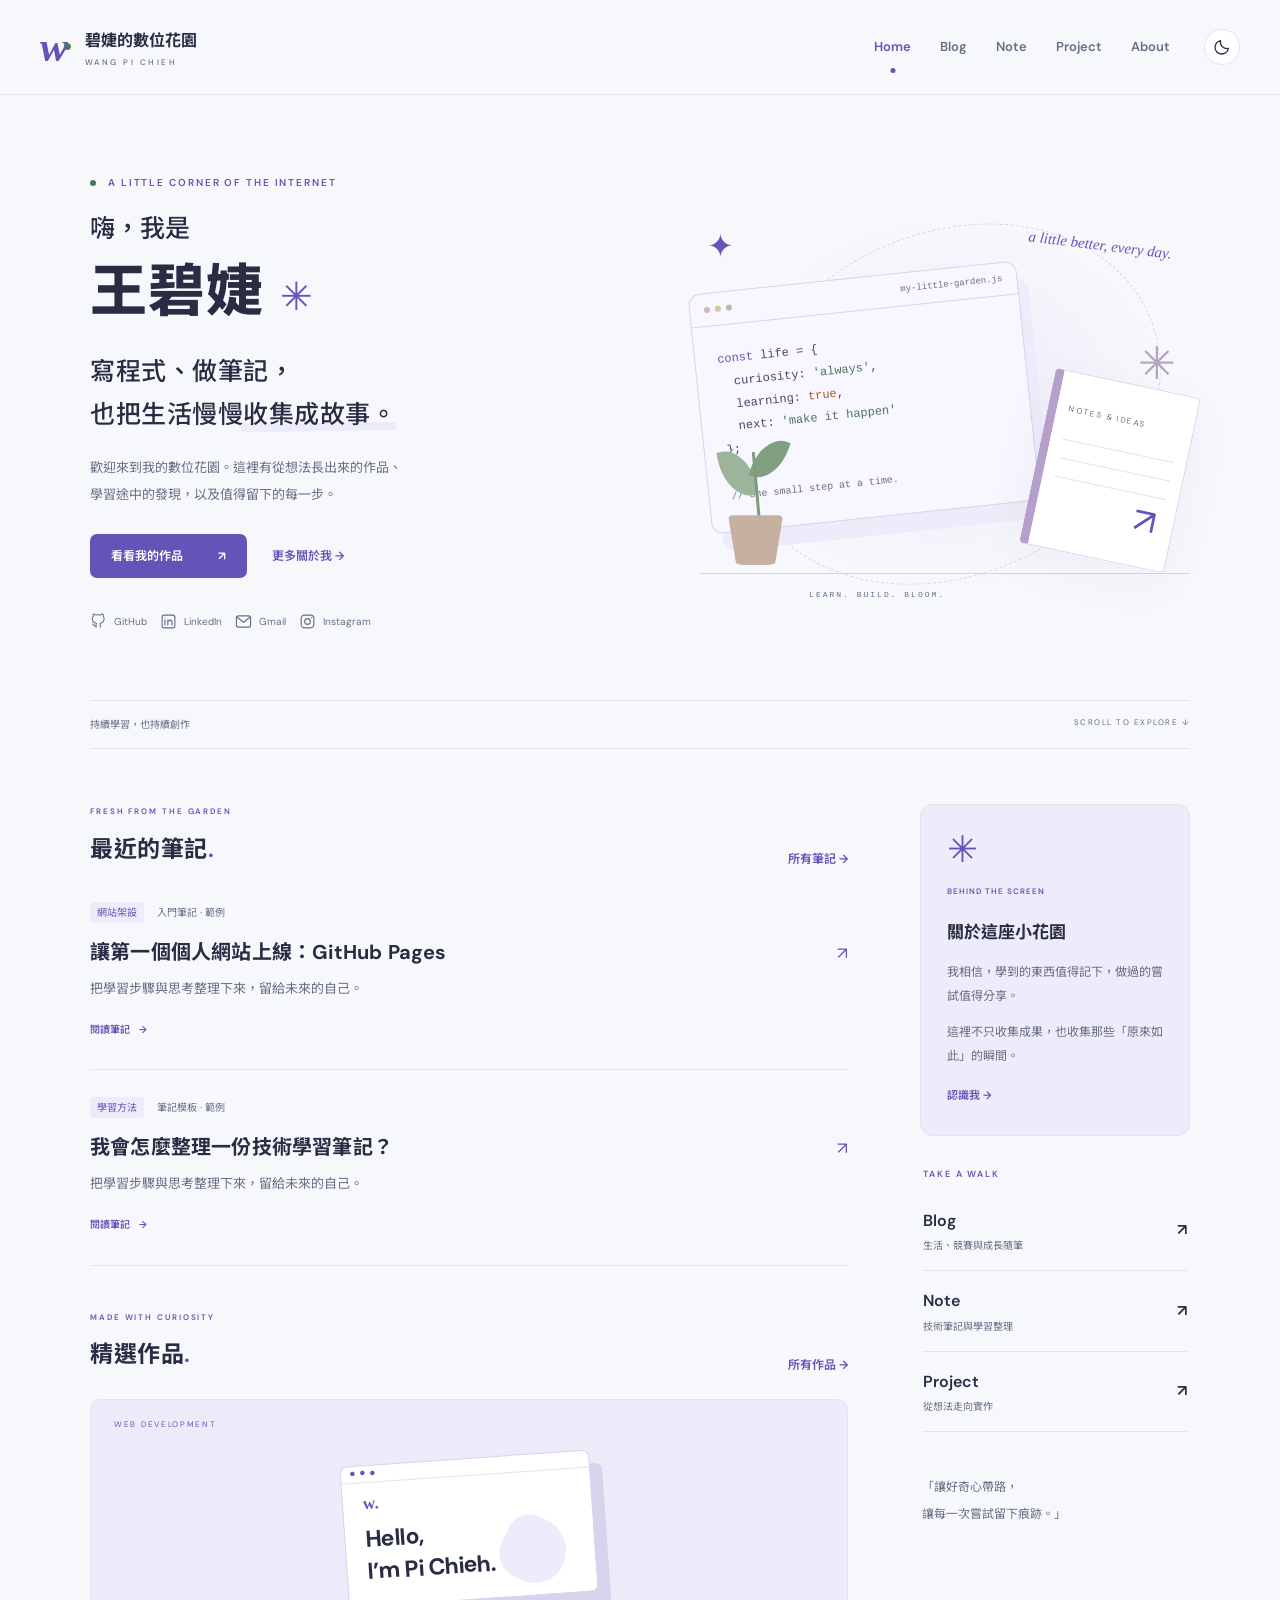
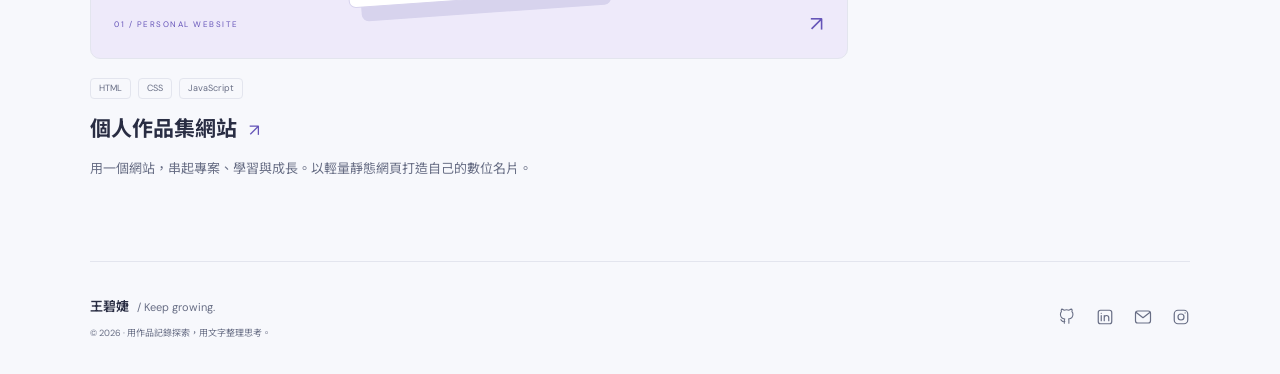
==== index.html @ cc527bbc "改為五頁個人網站，加入亮暗模式與社群連結" ====
<!doctype html>
<html lang="zh-Hant"><head>
<meta charset="utf-8"><meta name="viewport" content="width=device-width,initial-scale=1">
<meta name="description" content="王碧婕的個人網站：專案作品、自學筆記、生活隨筆與競賽紀錄。">
<meta name="theme-color" content="#f7f8fc"><title>Home · 王碧婕</title>
<script src="theme.js"></script><link rel="icon" href="favicon.svg" type="image/svg+xml"><link rel="stylesheet" href="styles.css">
<script src="site.config.js" defer></script><script src="content.js" defer></script><script src="script.js" defer></script>
</head><body data-page="home">
<a class="skip" href="#main">跳至主要內容</a>
<header class="site-header"><div class="header-inner"><a class="wordmark" href="index.html" aria-label="王碧婕，首頁"><span class="logo-mark">w<span>·</span></span><span>碧婕的數位花園<small>WANG PI CHIEH</small></span></a>
<div class="header-controls"><nav id="navigation" aria-label="主要導覽"><a href="index.html" aria-current="page">Home</a><a href="blog.html">Blog</a><a href="note.html">Note</a><a href="project.html">Project</a><a href="about.html">About</a></nav><button class="theme-toggle icon-button" aria-label="切換配色模式" title="切換配色模式"><span aria-hidden="true">◐</span></button><button class="menu-toggle icon-button" aria-controls="navigation" aria-expanded="false" aria-label="開啟導覽">☰</button></div></div></header>
<main id="main" class="container">
<section class="home-hero"><div class="hero-text"><p class="eyebrow"><span class="status-dot"></span> A LITTLE CORNER OF THE INTERNET</p><h1>嗨，我是<span class="name">王碧婕<span class="wave">✳</span></span></h1><p class="hero-subtitle">寫程式、做筆記，<br>也把生活慢慢<span class="underline">收集成故事。</span></p><p class="hero-description">歡迎來到我的數位花園。這裡有從想法長出來的作品、<br class="desktop-break">學習途中的發現，以及值得留下的每一步。</p><div class="hero-actions"><a class="button" href="project.html">看看我的作品 <span>↗</span></a><a class="plain-link" href="about.html">更多關於我 <span>→</span></a></div><div class="socials hero-socials" data-socials></div></div>
<div class="garden-art" role="img" aria-label="一本筆記、一株幼苗與程式視窗，象徵持續學習與成長"><div class="art-orbit"></div><span class="art-star star-one">✦</span><span class="art-star star-two">✳</span><div class="floating-label">a little better, every day.</div><div class="terminal"><div class="terminal-bar"><i></i><i></i><i></i><span>my-little-garden.js</span></div><div class="terminal-code"><span class="code-purple">const</span> life = {<br>&nbsp; curiosity: <span class="code-green">'always'</span>,<br>&nbsp; learning: <span class="code-orange">true</span>,<br>&nbsp; next: <span class="code-green">'make it happen'</span><br>};<br><br><span class="code-comment">// one small step at a time.</span></div></div><div class="notebook"><span>NOTES & IDEAS</span><div></div><div></div><div></div><b>↗</b></div><div class="plant"><span class="leaf leaf-left"></span><span class="leaf leaf-right"></span><span class="stem"></span><span class="pot"></span></div><div class="art-ground"></div><div class="art-caption">LEARN. BUILD. BLOOM.</div></div></section>
<div class="home-divider"><span>持續學習，也持續創作</span><span>SCROLL TO EXPLORE ↓</span></div>
<section class="home-content"><div class="main-column"><div class="section-heading"><div><p class="eyebrow">FRESH FROM THE GARDEN</p><h2>最近的筆記<span class="title-dot">.</span></h2></div><a class="plain-link" href="note.html">所有筆記 →</a></div><div data-entries="notes" data-limit="2"></div><div class="section-heading second-heading"><div><p class="eyebrow">MADE WITH CURIOSITY</p><h2>精選作品<span class="title-dot">.</span></h2></div><a class="plain-link" href="project.html">所有作品 →</a></div><div data-projects data-limit="1"></div></div><aside class="home-sidebar"><div class="about-card"><span class="mini-flower">✳</span><p class="eyebrow">BEHIND THE SCREEN</p><h3>關於這座小花園</h3><p>我相信，學到的東西值得記下，做過的嘗試值得分享。</p><p>這裡不只收集成果，也收集那些「原來如此」的瞬間。</p><a class="plain-link" href="about.html">認識我 →</a></div><div class="explore-card"><p class="eyebrow">TAKE A WALK</p><a href="blog.html"><span>Blog<small>生活、競賽與成長隨筆</small></span>↗</a><a href="note.html"><span>Note<small>技術筆記與學習整理</small></span>↗</a><a href="project.html"><span>Project<small>從想法走向實作</small></span>↗</a></div><p class="sidebar-quote">「讓好奇心帶路，<br>讓每一次嘗試留下痕跡。」</p></aside></section></main>
<footer class="site-footer container"><div><a class="footer-name" href="index.html">王碧婕<span> / Keep growing.</span></a><p>© <span id="year">2026</span> · 用作品記錄探索，用文字整理思考。</p></div><div class="socials footer-socials" data-socials></div></footer>
<noscript><p class="noscript">請啟用 JavaScript，以顯示文章、作品及社群連結。五頁導覽仍可正常使用。</p></noscript>
</body></html>
---- styles.css ----
@import url('https://fonts.googleapis.com/css2?family=DM+Sans:wght@400;500;600;700&family=Noto+Sans+TC:wght@400;500;600;700;800&display=swap');
:root{color-scheme:light;--bg:#f7f8fc;--surface:#fff;--text:#292d43;--muted:#686e85;--accent:#6554b8;--soft:#eeebfa;--border:#e3e5ee;--tint:#eeeafa;--green:#4b765e;--shadow:0 14px 50px #3331590b;--terminal:#f8f7ff;--code:#474567;--art-line:#d7d3ed;--orange:#a45d28}
:root[data-theme=dark]{color-scheme:dark;--bg:#161823;--surface:#1e2130;--text:#e7e8f3;--muted:#a2a8c1;--accent:#b4a2f5;--soft:#2a2641;--border:#32364a;--tint:#292438;--green:#9fc7ad;--shadow:0 14px 50px #0002;--terminal:#25283b;--code:#d4d6ed;--art-line:#49445f;--orange:#e1b17c}
*{box-sizing:border-box}html{scroll-behavior:smooth;scroll-padding-top:100px}body{margin:0;background:var(--bg);color:var(--text);font:15px/1.9 'DM Sans','Noto Sans TC',sans-serif;-webkit-font-smoothing:antialiased}a{color:inherit;text-decoration:none}button,input{font:inherit;color:inherit}button{cursor:pointer;border:0}a,button,input{-webkit-tap-highlight-color:transparent}a:focus-visible,button:focus-visible,input:focus-visible{outline:3px solid var(--accent);outline-offset:5px}::selection{background:var(--soft);color:var(--accent)}.container{width:min(1100px,calc(100% - 96px));margin:auto}.skip{position:absolute;top:-100px;left:20px;z-index:20;background:var(--surface);padding:10px}.skip:focus{top:10px}.site-header{position:sticky;top:0;background:var(--bg);border-bottom:1px solid var(--border);z-index:10}.header-inner{width:min(1260px,calc(100% - 80px));margin:auto;display:flex;align-items:center;justify-content:space-between;min-height:94px;gap:30px}.wordmark{display:flex;align-items:center;gap:13px;font-size:16px;font-weight:700;white-space:nowrap}.wordmark small{display:block;font-size:8px;font-weight:500;letter-spacing:2.5px;color:var(--muted);line-height:1.5}.logo-mark{font:bold italic 42px Georgia,serif;color:var(--accent);letter-spacing:-6px;padding-right:5px}.logo-mark>span{color:var(--green)}.header-controls{display:flex;align-items:center;gap:34px}nav{display:flex;align-items:center;gap:29px}nav a{font-size:13px;font-weight:600;color:var(--muted);position:relative;padding:34px 0}nav a:hover,nav a[aria-current=page]{color:var(--accent)}nav a[aria-current=page]:after{content:'';position:absolute;bottom:20px;left:50%;width:5px;height:5px;border-radius:50%;background:var(--accent);transform:translateX(-50%)}.icon-button{width:36px;height:36px;background:var(--surface);border:1px solid var(--border);border-radius:50%;display:grid;place-items:center;flex-shrink:0}.icon-button svg{width:18px;height:18px;fill:none;stroke:currentColor;stroke-width:1.7;stroke-linecap:round;stroke-linejoin:round}.icon-button:hover{color:var(--accent);border-color:var(--accent)}.menu-toggle{display:none}.eyebrow{font-size:10px;font-weight:600;letter-spacing:1.9px;color:var(--accent);margin:0 0 17px}.status-dot{display:inline-block;background:var(--green);width:6px;height:6px;border-radius:50%;margin-right:8px;vertical-align:middle}.home-hero{display:grid;grid-template-columns:1.2fr 1fr;align-items:center;gap:20px;padding:78px 0 65px}.hero-text h1{font-size:25px;line-height:1.6;font-weight:500;margin:0}.name{display:block;font-size:57px;letter-spacing:1px;font-weight:800;line-height:1.5;width:fit-content}.wave{font-size:39px;display:inline-block;color:var(--accent);margin-left:16px;vertical-align:middle;font-weight:400}.hero-subtitle{font-size:25px;line-height:1.75;font-weight:500;letter-spacing:.5px;margin:15px 0 17px}.underline{position:relative;white-space:nowrap;z-index:0}.underline:after{content:'';position:absolute;height:8px;left:-2px;right:0;bottom:0;background:var(--soft);z-index:-1;transform:rotate(-1deg)}.hero-description{font-size:13px;color:var(--muted);line-height:2.1;margin:0 0 25px}.hero-actions{display:flex;align-items:center;gap:25px}.button{display:inline-flex;align-items:center;justify-content:center;gap:35px;border-radius:7px;background:var(--accent);color:var(--surface);padding:11px 21px;font-size:12px;font-weight:600;transition:transform .2s}.button:hover{transform:translateY(-3px)}[data-theme=dark] .button{color:#171521}.plain-link{font-size:12px;color:var(--accent);font-weight:600;display:inline-block}.plain-link:hover{text-decoration:underline;text-underline-offset:5px}.socials{display:flex;align-items:center;gap:13px;flex-wrap:wrap}.hero-socials{margin-top:30px}.social-link{display:flex;gap:7px;align-items:center;font-size:10px;color:var(--muted);padding:4px 0}.social-link svg{width:17px;height:17px;flex-shrink:0}.social-link:hover{color:var(--accent)}.social-link.pending{opacity:.65}.garden-art{height:390px;position:relative;isolation:isolate}.art-orbit{position:absolute;left:4%;right:2%;top:0;bottom:0;border-radius:50%;background:radial-gradient(ellipse,var(--tint) 0%,transparent 68%)}.art-orbit:after{content:'';position:absolute;border:1px dashed var(--art-line);border-radius:50%;inset:24px;transform:rotate(-25deg) scaleX(1.06)}.terminal{position:absolute;top:68px;left:0;width:330px;border:1px solid var(--art-line);border-radius:12px;background:var(--terminal);color:var(--code);transform:rotate(-6deg);box-shadow:10px 18px 0 var(--soft);z-index:2}.terminal-bar{padding:11px 14px;display:flex;align-items:center;gap:5px;border-bottom:1px solid var(--art-line)}.terminal-bar i{width:6px;height:6px;border-radius:50%;background:#cfb3bf}.terminal-bar i:nth-child(2){background:#d6c897}.terminal-bar i:nth-child(3){background:#a9c2aa}.terminal-bar span{margin-left:auto;font:9px monospace;color:var(--muted)}.terminal-code{padding:23px 22px;font:12px/1.9 Consolas,monospace}.code-purple{color:var(--accent)}.code-green{color:var(--green)}.code-orange{color:var(--orange)}.code-comment{color:var(--muted);font-size:10px}.floating-label{position:absolute;right:18px;top:28px;transform:rotate(7deg);font:italic 15px Georgia,serif;color:var(--accent)}.art-star{position:absolute;color:var(--accent)}.star-one{left:8px;top:7px;font-size:32px}.star-two{right:14px;top:112px;font-size:45px;color:#b7a2c1}.notebook{position:absolute;right:6px;bottom:39px;width:148px;height:179px;background:var(--surface);border:1px solid var(--art-line);border-left:9px solid #b5a0cc;border-radius:5px;transform:rotate(12deg);z-index:3;padding:20px 12px;box-shadow:var(--shadow)}.notebook>span{font-size:8px;letter-spacing:1.5px;color:var(--muted)}.notebook>div{height:1px;background:var(--border);margin-top:18px}.notebook>b{font-size:36px;position:absolute;right:18px;bottom:12px;font-weight:400;color:var(--accent)}.plant{position:absolute;bottom:34px;left:7px;width:100px;height:125px;z-index:3}.pot{position:absolute;bottom:0;left:22px;width:55px;height:50px;background:#c6b0a0;border-radius:5px 5px 15px 15px;clip-path:polygon(0 0,100% 0,85% 100%,15% 100%)}.stem{position:absolute;width:3px;height:73px;bottom:40px;left:49px;background:#7d9c7c;transform:rotate(-5deg)}.leaf{position:absolute;border-radius:0 85% 0 85%;width:33px;height:49px;background:#9bb49a;bottom:67px;left:15px;transform:rotate(-12deg)}.leaf-right{left:49px;bottom:84px;transform:scaleX(-1) rotate(-20deg);background:#839f82;width:29px;height:44px}.art-ground{position:absolute;bottom:25px;left:0;right:0;height:1px;background:var(--art-line)}.art-caption{position:absolute;bottom:0;left:110px;font:8px monospace;letter-spacing:2px;color:var(--muted)}.home-divider{border-top:1px solid var(--border);border-bottom:1px solid var(--border);padding:14px 0;display:flex;justify-content:space-between;color:var(--muted);font-size:10px}.home-divider span:last-child{font-size:8px;letter-spacing:1.5px}.home-content{display:grid;grid-template-columns:minmax(0,1fr) 270px;gap:72px;padding:55px 0 80px}.section-heading{display:flex;align-items:end;justify-content:space-between;gap:20px;margin-bottom:4px}.section-heading .eyebrow{font-size:8px;margin-bottom:8px}.section-heading h2{font-size:23px;margin:0;font-weight:700;letter-spacing:.5px}.title-dot{color:var(--accent)}.entry{padding:27px 0;border-bottom:1px solid var(--border)}.entry-meta{display:flex;align-items:center;gap:13px;font-size:10px;color:var(--muted)}.category{color:var(--accent);background:var(--soft);padding:1px 7px;border-radius:4px}.entry h2{font-size:20px;line-height:1.7;margin:12px 0 8px;letter-spacing:.2px}.entry h2 a{display:flex;align-items:baseline;justify-content:space-between;gap:16px}.entry h2 a>span{font-size:17px;color:var(--accent);font-weight:400}.entry h2 a:hover{color:var(--accent)}.entry p{font-size:13px;color:var(--muted);margin:0 0 12px;max-width:550px}.read-link{font-size:10px;color:var(--accent);font-weight:600}.read-link span{margin-left:7px}.about-card{background:var(--soft);border:1px solid var(--border);border-radius:12px;padding:26px;position:relative}.about-card .eyebrow{font-size:8px;letter-spacing:1px;margin-top:12px}.mini-flower{font-size:37px;color:var(--accent);line-height:1}.about-card h3{font-size:17px;margin:0 0 12px}.about-card p:not(.eyebrow){font-size:12px;color:var(--muted);line-height:2;margin:0 0 12px}.about-card .plain-link{font-size:11px;margin-top:4px}.explore-card{padding:30px 3px}.explore-card .eyebrow{font-size:9px;margin-bottom:8px}.explore-card>a{display:flex;align-items:center;justify-content:space-between;padding:15px 0;border-bottom:1px solid var(--border);font-size:16px;font-weight:600}.explore-card>a small{display:block;font-size:10px;font-weight:400;color:var(--muted)}.explore-card>a:hover{color:var(--accent)}.sidebar-quote{font-size:12px;color:var(--muted);line-height:2.2;padding-left:2px}.second-heading{margin:44px 0 22px}.project-cover{display:block;height:260px;border:1px solid var(--border);background:var(--tint);position:relative;overflow:hidden;border-radius:10px}.cover-label{position:absolute;left:23px;top:17px;letter-spacing:1.7px;font-size:8px;color:var(--accent);z-index:2}.cover-bottom{position:absolute;left:23px;right:23px;bottom:13px;display:flex;align-items:center;justify-content:space-between;font-size:8px;letter-spacing:1.5px;color:var(--accent)}.cover-bottom b{font-size:21px;font-weight:400}.cover-art{position:absolute;inset:30px 0;display:grid;place-items:center;transition:transform .25s}.project-cover:hover .cover-art{transform:translateY(-5px) rotate(-2deg)}.browser-mini{width:250px;transform:rotate(-4deg);background:var(--surface);border:1px solid var(--art-line);border-radius:7px;box-shadow:12px 14px 0 var(--art-line)}.browser-dots{border-bottom:1px solid var(--border);padding:3px 9px;font-size:5px;letter-spacing:2px;color:var(--accent)}.mini-site{padding:11px 20px 19px;position:relative}.mini-site>span{display:block;font:bold 17px Georgia;color:var(--accent)}.mini-site>b{font-size:23px;line-height:1.4;display:block;margin-top:9px;letter-spacing:-.5px}.mini-site>i{position:absolute;right:28px;top:46px;width:65px;height:65px;background:var(--soft);border-radius:40% 60% 55% 45%;transform:rotate(30deg)}.experiment{background:var(--soft)}.experiment-symbol{font-size:65px;color:var(--accent);font-family:monospace}.project-info{padding:19px 0 0}.tags{display:flex;flex-wrap:wrap;gap:7px}.tags>span{font-size:9px;border:1px solid var(--border);border-radius:4px;padding:1px 8px;color:var(--muted)}.project-info h2{font-size:21px;margin:11px 0 7px}.project-info h2 a>span{font-weight:400;font-size:17px;color:var(--accent);margin-left:7px}.project-info h2 a:hover{color:var(--accent)}.project-info p{color:var(--muted);font-size:13px;margin:0}.page-heading{padding:65px 0 45px;border-bottom:1px solid var(--border);margin-bottom:38px}.page-heading .eyebrow{font-size:9px;margin-bottom:9px}.page-heading h1{font-size:52px;line-height:1.3;margin:0 0 18px;letter-spacing:-1.8px}.page-description{font-size:14px;color:var(--muted);max-width:670px;margin:0;line-height:2}.archive-layout{display:grid;grid-template-columns:minmax(0,1fr) 260px;gap:76px;min-height:420px;padding-bottom:85px}.archive-toolbar{display:flex;justify-content:space-between;align-items:center;gap:15px;font-size:11px;color:var(--muted);border-bottom:1px solid var(--border);padding:0 0 15px}.archive-toolbar>span:first-child{color:var(--text);font-weight:600}.archive-aside{border-left:1px solid var(--border);padding-left:28px;align-self:start}.aside-symbol{font-size:60px;color:var(--accent);line-height:1.2}.archive-aside h2{font-size:22px;line-height:1.8;margin:15px 0}.archive-aside p:not(.eyebrow){font-size:12px;color:var(--muted);margin:0 0 20px}.archive-aside .eyebrow{font-size:9px}.empty-state{padding:55px 24px;text-align:center;background:var(--surface);border:1px dashed var(--border);border-radius:10px;margin-top:24px}.empty-state>span{font-size:45px;color:var(--accent)}.empty-state .eyebrow{font-size:8px;margin:12px 0}.empty-state h2{font-size:23px;margin:10px 0;font-weight:600}.empty-state p:not(.eyebrow){font-size:13px;color:var(--muted);margin:15px 0 22px}.search-box{display:flex;align-items:center;gap:12px;border:1px solid var(--border);background:var(--surface);padding:10px 15px;border-radius:7px;margin-bottom:25px}.search-box>span{font-size:24px;color:var(--muted);line-height:1}.search-box input{width:100%;border:0;background:transparent;outline-offset:10px;font-size:12px;min-width:0}.topic-list{display:flex;flex-wrap:wrap;gap:8px}.topic-list button{background:var(--soft);color:var(--accent);border-radius:4px;padding:5px 9px;font-size:10px}.project-toolbar{display:flex;justify-content:space-between;align-items:center;gap:15px;margin-bottom:30px;font-size:11px;color:var(--muted)}.filters{display:flex;gap:8px;flex-wrap:wrap}.filters button{background:transparent;border:1px solid var(--border);border-radius:6px;padding:7px 16px;font-size:11px}.filters button[aria-pressed=true]{color:var(--accent);border-color:var(--accent);background:var(--soft)}.project-grid{display:grid;grid-template-columns:1fr 1fr;gap:35px}.bottom-note{display:flex;align-items:center;justify-content:center;gap:22px;margin:65px 0;padding:28px;border-top:1px solid var(--border);border-bottom:1px solid var(--border)}.bottom-note>span{font-size:35px;color:var(--accent)}.bottom-note p{font-size:13px;margin:0}.bottom-note small{font-size:11px;color:var(--muted)}.about-layout{display:grid;grid-template-columns:255px minmax(0,1fr);gap:85px;padding-bottom:80px}.profile-card{align-self:start;text-align:center;background:var(--surface);border:1px solid var(--border);border-radius:12px;padding:30px 20px;position:sticky;top:130px}.profile-monogram{height:120px;width:120px;background:var(--soft);border-radius:45% 55% 50% 45%;margin:0 auto 18px;display:grid;place-items:center;color:var(--accent);font-size:50px;position:relative}.profile-monogram>span{position:absolute;right:-7px;top:-12px;font-size:35px}.profile-card h2{font-size:23px;margin:0}.profile-card p{font-size:12px;color:var(--muted);margin:0 0 10px}.profile-location{font-size:10px;color:var(--muted)}.profile-card .socials{justify-content:center;border-top:1px solid var(--border);padding-top:18px;margin-top:20px;gap:18px}.profile-card .social-link span{display:none}.profile-card .social-link svg{width:20px;height:20px}.about-body h2{font-size:28px;line-height:1.7;margin:0 0 23px}.about-body p:not(.eyebrow){font-size:14px;line-height:2.2;color:var(--muted);margin:0 0 20px}.about-body .tags{margin-top:25px}.about-body .tags span{font-size:11px;padding:3px 10px}.experience-section,.connect-section{border-top:1px solid var(--border);padding-top:35px;margin-top:40px}.timeline-item{border-left:1px solid var(--border);padding:0 0 0 23px;position:relative}.timeline-dot{position:absolute;width:7px;height:7px;border-radius:50%;background:var(--accent);left:-4px;top:8px}.timeline-item h3{font-size:17px;margin:7px 0 10px}.about-body .timeline-item p{font-size:13px;margin:0}.connect-section .socials{gap:20px}.connect-section .social-link{font-size:12px}.site-footer{display:flex;justify-content:space-between;align-items:center;gap:25px;border-top:1px solid var(--border);padding-top:30px;padding-bottom:32px}.footer-name{font-size:13px;font-weight:600}.footer-name>span{font-size:11px;color:var(--muted);font-weight:400;margin-left:5px}.site-footer p{font-size:9px;color:var(--muted);margin:4px 0 0}.footer-socials .social-link span{display:none}.footer-socials{gap:20px}.footer-socials svg{width:18px;height:18px}.article-container{max-width:740px;margin:auto;padding:45px 0 80px;min-height:70vh}.back-link{margin-bottom:32px}.article-heading{padding-bottom:25px;border-bottom:1px solid var(--border)}.article-heading h1{font-size:35px;line-height:1.6;letter-spacing:-.5px;margin:8px 0 17px}.article-heading .eyebrow{font-size:10px;margin:0}.article-heading .entry-meta{font-size:11px}.article-body{padding-top:28px;line-height:2.2;font-size:15px}.article-body p{color:var(--muted)}.article-body h2{font-size:22px;margin:33px 0 13px}.article-body li{color:var(--muted);padding-left:5px;margin-bottom:7px}.article-body code{background:var(--soft);padding:2px 5px;border-radius:3px;color:var(--accent)}.article-end{border-top:1px solid var(--border);margin-top:45px;padding-top:25px;text-align:center}.article-end>span{font-size:35px;color:var(--accent)}.article-end p{font-size:12px;color:var(--muted);margin:5px 0 15px}.noscript{text-align:center;color:var(--muted);font-size:12px;padding:20px}h1,h2,h3,p{overflow-wrap:anywhere}main{min-height:70vh}
@media(min-width:1500px){.home-hero{padding:90px 0 80px}.garden-art{height:420px}.terminal{top:80px;left:20px}.home-content{padding-top:65px}}
@media(max-width:1000px){.container{width:calc(100% - 64px)}.header-inner{width:calc(100% - 48px)}.header-controls{gap:22px}nav{gap:20px}.wordmark{font-size:14px}.home-content{gap:40px;grid-template-columns:minmax(0,1fr) 240px}.hero-description{font-size:12px}.terminal{width:280px}.terminal-code{font-size:11px;padding:20px 17px}.notebook{width:125px;height:157px;right:-5px;bottom:48px}.garden-art{height:355px}.home-hero{gap:12px}.name{font-size:50px}.hero-subtitle{font-size:22px}.archive-layout{gap:38px;grid-template-columns:minmax(0,1fr) 220px}.about-layout{gap:45px;grid-template-columns:220px minmax(0,1fr)}.social-link{font-size:9px}.socials{gap:11px}.floating-label{font-size:12px;right:0}.star-two{right:-8px}.entry h2{font-size:18px}}
@media(max-width:760px){.container{width:calc(100% - 40px)}.header-inner{width:calc(100% - 40px);min-height:78px;gap:15px}.wordmark{font-size:13px;gap:10px}.wordmark small{font-size:7px;letter-spacing:2px}.logo-mark{font-size:36px}.header-controls{gap:10px}.menu-toggle{display:grid;font-size:17px}nav{display:none;position:absolute;top:77px;left:0;right:0;background:var(--bg);border-bottom:1px solid var(--border);padding:12px 20px 20px;box-shadow:var(--shadow)}nav.open{display:flex;flex-direction:column;align-items:stretch;gap:0}nav a{padding:10px 14px;border-radius:5px;font-size:14px}nav a[aria-current=page]{background:var(--soft)}nav a[aria-current=page]:after{display:none}.home-hero{grid-template-columns:1fr;padding:44px 0 24px;gap:10px}.hero-text>.eyebrow{font-size:8px;letter-spacing:1.3px;margin-bottom:20px}.hero-text h1{font-size:23px}.name{font-size:49px}.wave{font-size:32px}.hero-subtitle{font-size:23px;margin:14px 0}.hero-description{font-size:13px}.desktop-break{display:none}.hero-actions{gap:24px}.hero-socials{margin-top:25px;gap:18px}.hero-socials .social-link span{font-size:10px}.garden-art{width:min(390px,100%);height:330px;margin:5px auto 0}.terminal{top:45px;left:6px;width:285px}.floating-label{top:13px;right:18px}.star-one{top:-5px}.star-two{right:4px;top:80px}.notebook{right:8px;bottom:35px;width:120px;height:146px}.plant{transform:scale(.85);transform-origin:bottom left;bottom:27px}.art-ground{bottom:21px}.art-caption{bottom:0;left:90px}.home-divider{font-size:9px;padding:12px 0}.home-divider span:last-child{font-size:7px;letter-spacing:.8px}.home-content{grid-template-columns:1fr;padding:35px 0 45px;gap:40px}.section-heading h2{font-size:23px}.section-heading>.plain-link{font-size:11px}.home-sidebar{display:grid;grid-template-columns:1fr 1fr;gap:22px}.about-card{padding:20px}.about-card h3{font-size:15px}.about-card .eyebrow{font-size:7px;letter-spacing:.6px}.explore-card{padding:8px 0}.sidebar-quote{display:none}.page-heading{padding:43px 0 30px;margin-bottom:28px}.page-heading h1{font-size:43px}.page-description{font-size:13px}.page-heading .eyebrow{font-size:8px;letter-spacing:1.3px}.archive-layout{grid-template-columns:1fr;gap:35px;padding-bottom:40px;min-height:0}.archive-aside{border-left:0;border-top:1px solid var(--border);padding:23px 0 0}.archive-aside h2{font-size:20px}.archive-aside h2 br{display:none}.archive-aside p:not(.eyebrow){max-width:440px}.aside-symbol{font-size:40px}.project-toolbar{align-items:start;flex-direction:column;gap:15px}.project-grid{grid-template-columns:1fr;gap:35px}.project-cover{height:250px}.bottom-note{margin:40px 0;padding:24px 10px;gap:18px}.bottom-note small{font-size:10px}.about-layout{grid-template-columns:1fr;gap:35px;padding-bottom:45px}.profile-card{position:static;padding:25px}.profile-monogram{width:100px;height:100px;font-size:40px}.profile-card .socials{max-width:240px;margin:20px auto 0}.profile-card p{margin-bottom:5px}.about-body h2{font-size:26px}.about-body p:not(.eyebrow){font-size:13px}.site-footer{padding:25px 0;align-items:start;gap:20px;flex-wrap:wrap}.site-footer p{font-size:8px}.footer-socials{gap:17px}.footer-name{font-size:12px}.footer-name>span{font-size:10px}.article-container{padding:30px 0 50px}.article-heading h1{font-size:28px}.article-body{font-size:14px}.article-body h2{font-size:21px}.empty-state{padding:35px 15px}.empty-state h2{font-size:21px}}
@media(max-width:360px){.hero-socials{gap:12px}.hero-socials .social-link span{display:none}.home-sidebar{grid-template-columns:1fr}.name{font-size:43px}.project-cover{height:230px}.hero-actions{gap:15px}.button{gap:20px}.wordmark{font-size:12px}.hero-subtitle{font-size:21px}.filters button{padding:7px 12px}}
@media(prefers-reduced-motion:reduce){html{scroll-behavior:auto}*,*:before,*:after{transition:none!important;animation:none!important}}
@media(max-width:360px){.terminal{width:245px;left:5px}.terminal-code{font-size:10px;padding:20px 14px}.notebook{width:105px;right:10px}.art-orbit:after{inset:30px}.floating-label{font-size:11px;right:9px}.star-two{right:0}.garden-art{height:315px}}
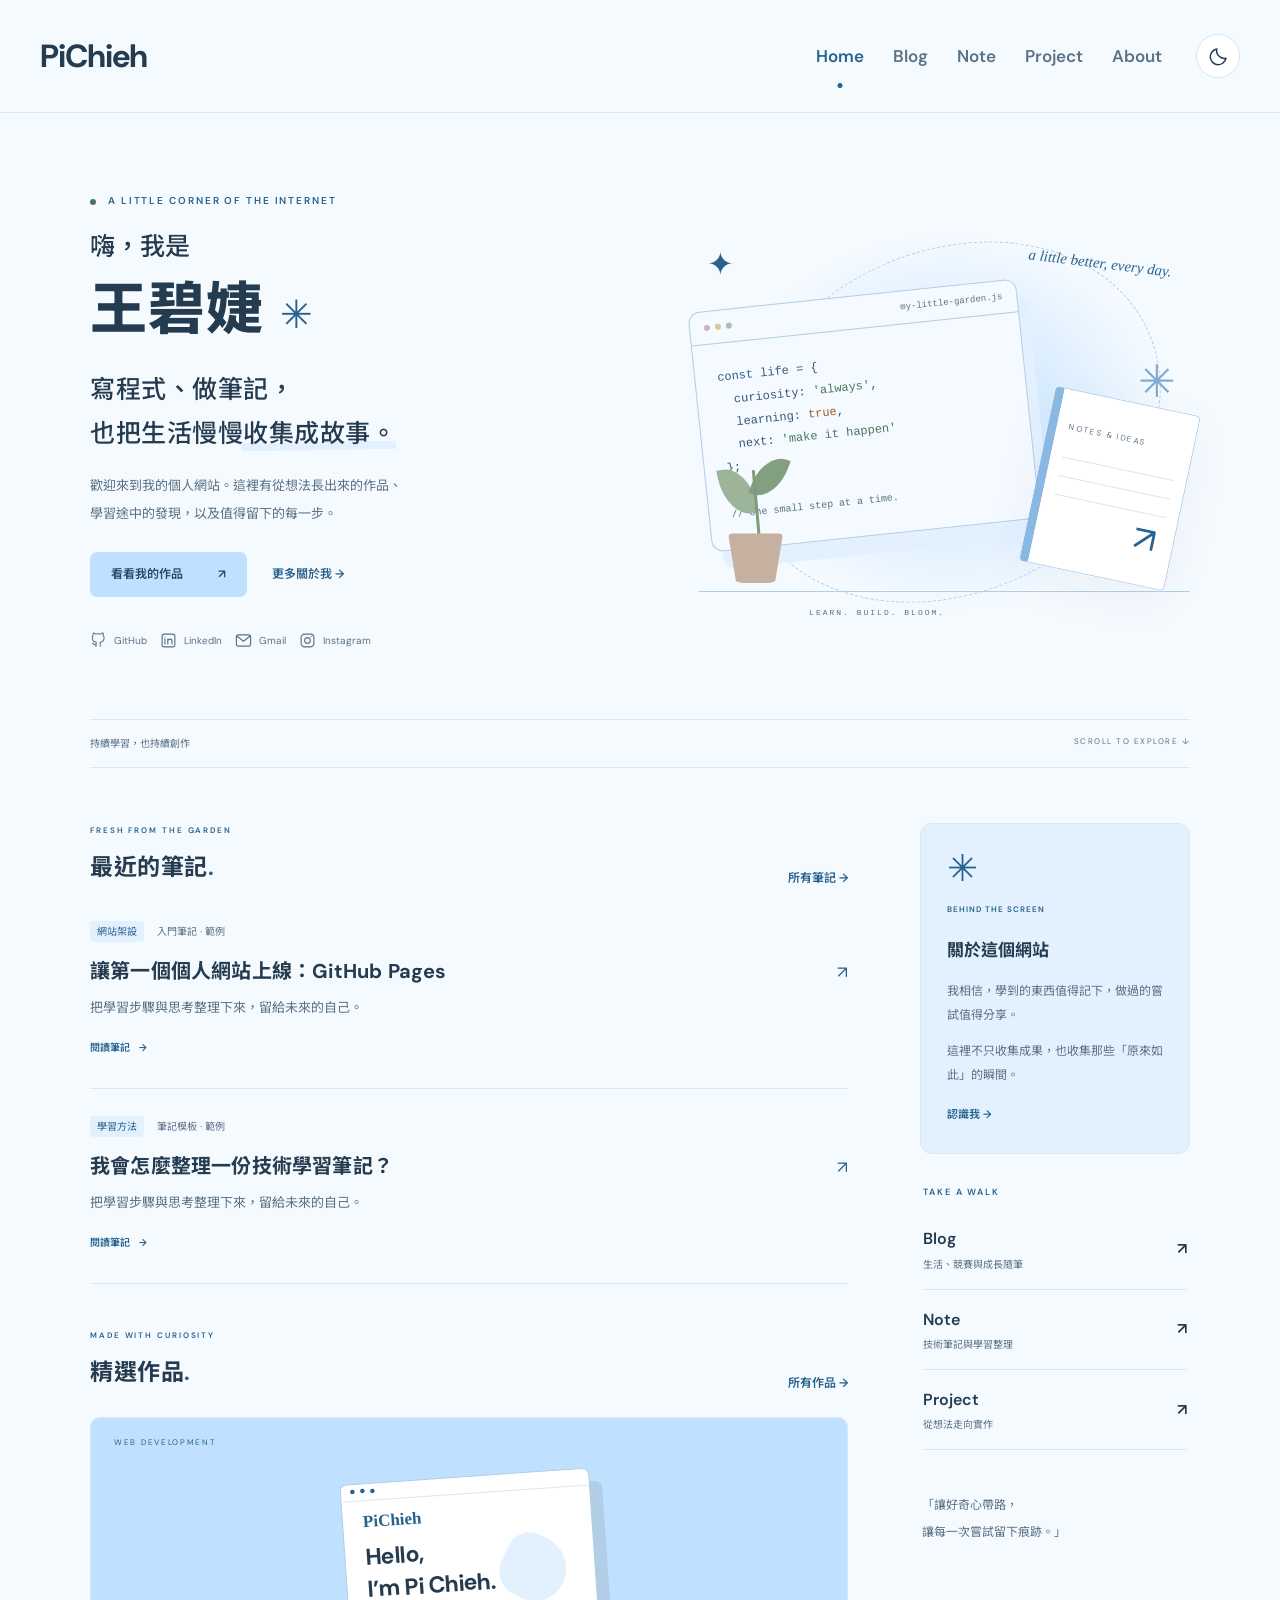
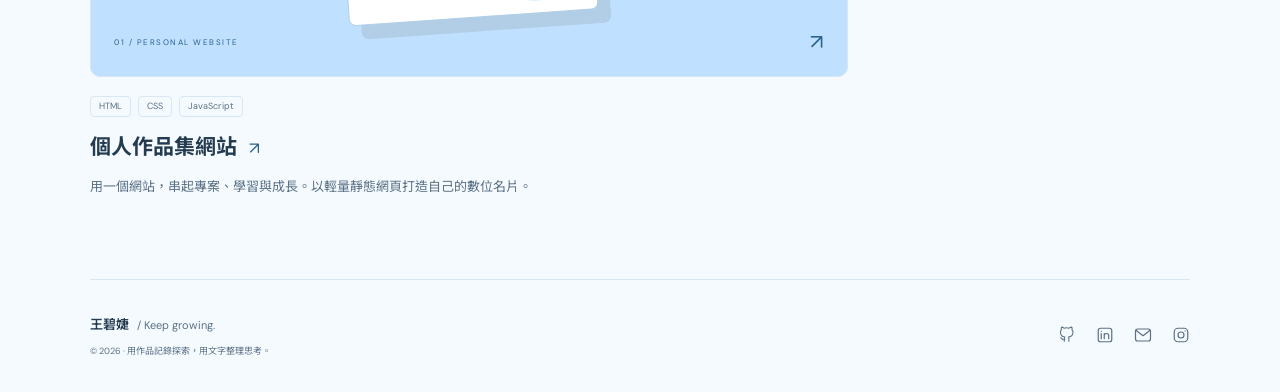
==== commit ba20725e: "放大頁首，站名改為 PiChieh 並採用淺藍主題" ====
--- a/index.html
+++ b/index.html
@@ -2,18 +2,18 @@
 <html lang="zh-Hant"><head>
 <meta charset="utf-8"><meta name="viewport" content="width=device-width,initial-scale=1">
 <meta name="description" content="王碧婕的個人網站：專案作品、自學筆記、生活隨筆與競賽紀錄。">
-<meta name="theme-color" content="#f7f8fc"><title>Home · 王碧婕</title>
+<meta name="theme-color" content="#f5faff"><title>Home · PiChieh</title>
 <script src="theme.js"></script><link rel="icon" href="favicon.svg" type="image/svg+xml"><link rel="stylesheet" href="styles.css">
 <script src="site.config.js" defer></script><script src="content.js" defer></script><script src="script.js" defer></script>
 </head><body data-page="home">
 <a class="skip" href="#main">跳至主要內容</a>
-<header class="site-header"><div class="header-inner"><a class="wordmark" href="index.html" aria-label="王碧婕，首頁"><span class="logo-mark">w<span>·</span></span><span>碧婕的數位花園<small>WANG PI CHIEH</small></span></a>
+<header class="site-header"><div class="header-inner"><a class="wordmark" href="index.html" aria-label="PiChieh，首頁"><span>PiChieh</span></a>
 <div class="header-controls"><nav id="navigation" aria-label="主要導覽"><a href="index.html" aria-current="page">Home</a><a href="blog.html">Blog</a><a href="note.html">Note</a><a href="project.html">Project</a><a href="about.html">About</a></nav><button class="theme-toggle icon-button" aria-label="切換配色模式" title="切換配色模式"><span aria-hidden="true">◐</span></button><button class="menu-toggle icon-button" aria-controls="navigation" aria-expanded="false" aria-label="開啟導覽">☰</button></div></div></header>
 <main id="main" class="container">
-<section class="home-hero"><div class="hero-text"><p class="eyebrow"><span class="status-dot"></span> A LITTLE CORNER OF THE INTERNET</p><h1>嗨，我是<span class="name">王碧婕<span class="wave">✳</span></span></h1><p class="hero-subtitle">寫程式、做筆記，<br>也把生活慢慢<span class="underline">收集成故事。</span></p><p class="hero-description">歡迎來到我的數位花園。這裡有從想法長出來的作品、<br class="desktop-break">學習途中的發現，以及值得留下的每一步。</p><div class="hero-actions"><a class="button" href="project.html">看看我的作品 <span>↗</span></a><a class="plain-link" href="about.html">更多關於我 <span>→</span></a></div><div class="socials hero-socials" data-socials></div></div>
+<section class="home-hero"><div class="hero-text"><p class="eyebrow"><span class="status-dot"></span> A LITTLE CORNER OF THE INTERNET</p><h1>嗨，我是<span class="name">王碧婕<span class="wave">✳</span></span></h1><p class="hero-subtitle">寫程式、做筆記，<br>也把生活慢慢<span class="underline">收集成故事。</span></p><p class="hero-description">歡迎來到我的個人網站。這裡有從想法長出來的作品、<br class="desktop-break">學習途中的發現，以及值得留下的每一步。</p><div class="hero-actions"><a class="button" href="project.html">看看我的作品 <span>↗</span></a><a class="plain-link" href="about.html">更多關於我 <span>→</span></a></div><div class="socials hero-socials" data-socials></div></div>
 <div class="garden-art" role="img" aria-label="一本筆記、一株幼苗與程式視窗，象徵持續學習與成長"><div class="art-orbit"></div><span class="art-star star-one">✦</span><span class="art-star star-two">✳</span><div class="floating-label">a little better, every day.</div><div class="terminal"><div class="terminal-bar"><i></i><i></i><i></i><span>my-little-garden.js</span></div><div class="terminal-code"><span class="code-purple">const</span> life = {<br>&nbsp; curiosity: <span class="code-green">'always'</span>,<br>&nbsp; learning: <span class="code-orange">true</span>,<br>&nbsp; next: <span class="code-green">'make it happen'</span><br>};<br><br><span class="code-comment">// one small step at a time.</span></div></div><div class="notebook"><span>NOTES & IDEAS</span><div></div><div></div><div></div><b>↗</b></div><div class="plant"><span class="leaf leaf-left"></span><span class="leaf leaf-right"></span><span class="stem"></span><span class="pot"></span></div><div class="art-ground"></div><div class="art-caption">LEARN. BUILD. BLOOM.</div></div></section>
 <div class="home-divider"><span>持續學習，也持續創作</span><span>SCROLL TO EXPLORE ↓</span></div>
-<section class="home-content"><div class="main-column"><div class="section-heading"><div><p class="eyebrow">FRESH FROM THE GARDEN</p><h2>最近的筆記<span class="title-dot">.</span></h2></div><a class="plain-link" href="note.html">所有筆記 →</a></div><div data-entries="notes" data-limit="2"></div><div class="section-heading second-heading"><div><p class="eyebrow">MADE WITH CURIOSITY</p><h2>精選作品<span class="title-dot">.</span></h2></div><a class="plain-link" href="project.html">所有作品 →</a></div><div data-projects data-limit="1"></div></div><aside class="home-sidebar"><div class="about-card"><span class="mini-flower">✳</span><p class="eyebrow">BEHIND THE SCREEN</p><h3>關於這座小花園</h3><p>我相信，學到的東西值得記下，做過的嘗試值得分享。</p><p>這裡不只收集成果，也收集那些「原來如此」的瞬間。</p><a class="plain-link" href="about.html">認識我 →</a></div><div class="explore-card"><p class="eyebrow">TAKE A WALK</p><a href="blog.html"><span>Blog<small>生活、競賽與成長隨筆</small></span>↗</a><a href="note.html"><span>Note<small>技術筆記與學習整理</small></span>↗</a><a href="project.html"><span>Project<small>從想法走向實作</small></span>↗</a></div><p class="sidebar-quote">「讓好奇心帶路，<br>讓每一次嘗試留下痕跡。」</p></aside></section></main>
+<section class="home-content"><div class="main-column"><div class="section-heading"><div><p class="eyebrow">FRESH FROM THE GARDEN</p><h2>最近的筆記<span class="title-dot">.</span></h2></div><a class="plain-link" href="note.html">所有筆記 →</a></div><div data-entries="notes" data-limit="2"></div><div class="section-heading second-heading"><div><p class="eyebrow">MADE WITH CURIOSITY</p><h2>精選作品<span class="title-dot">.</span></h2></div><a class="plain-link" href="project.html">所有作品 →</a></div><div data-projects data-limit="1"></div></div><aside class="home-sidebar"><div class="about-card"><span class="mini-flower">✳</span><p class="eyebrow">BEHIND THE SCREEN</p><h3>關於這個網站</h3><p>我相信，學到的東西值得記下，做過的嘗試值得分享。</p><p>這裡不只收集成果，也收集那些「原來如此」的瞬間。</p><a class="plain-link" href="about.html">認識我 →</a></div><div class="explore-card"><p class="eyebrow">TAKE A WALK</p><a href="blog.html"><span>Blog<small>生活、競賽與成長隨筆</small></span>↗</a><a href="note.html"><span>Note<small>技術筆記與學習整理</small></span>↗</a><a href="project.html"><span>Project<small>從想法走向實作</small></span>↗</a></div><p class="sidebar-quote">「讓好奇心帶路，<br>讓每一次嘗試留下痕跡。」</p></aside></section></main>
 <footer class="site-footer container"><div><a class="footer-name" href="index.html">王碧婕<span> / Keep growing.</span></a><p>© <span id="year">2026</span> · 用作品記錄探索，用文字整理思考。</p></div><div class="socials footer-socials" data-socials></div></footer>
 <noscript><p class="noscript">請啟用 JavaScript，以顯示文章、作品及社群連結。五頁導覽仍可正常使用。</p></noscript>
 </body></html>
--- a/styles.css
+++ b/styles.css
@@ -1,10 +1,10 @@
 @import url('https://fonts.googleapis.com/css2?family=DM+Sans:wght@400;500;600;700&family=Noto+Sans+TC:wght@400;500;600;700;800&display=swap');
-:root{color-scheme:light;--bg:#f7f8fc;--surface:#fff;--text:#292d43;--muted:#686e85;--accent:#6554b8;--soft:#eeebfa;--border:#e3e5ee;--tint:#eeeafa;--green:#4b765e;--shadow:0 14px 50px #3331590b;--terminal:#f8f7ff;--code:#474567;--art-line:#d7d3ed;--orange:#a45d28}
-:root[data-theme=dark]{color-scheme:dark;--bg:#161823;--surface:#1e2130;--text:#e7e8f3;--muted:#a2a8c1;--accent:#b4a2f5;--soft:#2a2641;--border:#32364a;--tint:#292438;--green:#9fc7ad;--shadow:0 14px 50px #0002;--terminal:#25283b;--code:#d4d6ed;--art-line:#49445f;--orange:#e1b17c}
-*{box-sizing:border-box}html{scroll-behavior:smooth;scroll-padding-top:100px}body{margin:0;background:var(--bg);color:var(--text);font:15px/1.9 'DM Sans','Noto Sans TC',sans-serif;-webkit-font-smoothing:antialiased}a{color:inherit;text-decoration:none}button,input{font:inherit;color:inherit}button{cursor:pointer;border:0}a,button,input{-webkit-tap-highlight-color:transparent}a:focus-visible,button:focus-visible,input:focus-visible{outline:3px solid var(--accent);outline-offset:5px}::selection{background:var(--soft);color:var(--accent)}.container{width:min(1100px,calc(100% - 96px));margin:auto}.skip{position:absolute;top:-100px;left:20px;z-index:20;background:var(--surface);padding:10px}.skip:focus{top:10px}.site-header{position:sticky;top:0;background:var(--bg);border-bottom:1px solid var(--border);z-index:10}.header-inner{width:min(1260px,calc(100% - 80px));margin:auto;display:flex;align-items:center;justify-content:space-between;min-height:94px;gap:30px}.wordmark{display:flex;align-items:center;gap:13px;font-size:16px;font-weight:700;white-space:nowrap}.wordmark small{display:block;font-size:8px;font-weight:500;letter-spacing:2.5px;color:var(--muted);line-height:1.5}.logo-mark{font:bold italic 42px Georgia,serif;color:var(--accent);letter-spacing:-6px;padding-right:5px}.logo-mark>span{color:var(--green)}.header-controls{display:flex;align-items:center;gap:34px}nav{display:flex;align-items:center;gap:29px}nav a{font-size:13px;font-weight:600;color:var(--muted);position:relative;padding:34px 0}nav a:hover,nav a[aria-current=page]{color:var(--accent)}nav a[aria-current=page]:after{content:'';position:absolute;bottom:20px;left:50%;width:5px;height:5px;border-radius:50%;background:var(--accent);transform:translateX(-50%)}.icon-button{width:36px;height:36px;background:var(--surface);border:1px solid var(--border);border-radius:50%;display:grid;place-items:center;flex-shrink:0}.icon-button svg{width:18px;height:18px;fill:none;stroke:currentColor;stroke-width:1.7;stroke-linecap:round;stroke-linejoin:round}.icon-button:hover{color:var(--accent);border-color:var(--accent)}.menu-toggle{display:none}.eyebrow{font-size:10px;font-weight:600;letter-spacing:1.9px;color:var(--accent);margin:0 0 17px}.status-dot{display:inline-block;background:var(--green);width:6px;height:6px;border-radius:50%;margin-right:8px;vertical-align:middle}.home-hero{display:grid;grid-template-columns:1.2fr 1fr;align-items:center;gap:20px;padding:78px 0 65px}.hero-text h1{font-size:25px;line-height:1.6;font-weight:500;margin:0}.name{display:block;font-size:57px;letter-spacing:1px;font-weight:800;line-height:1.5;width:fit-content}.wave{font-size:39px;display:inline-block;color:var(--accent);margin-left:16px;vertical-align:middle;font-weight:400}.hero-subtitle{font-size:25px;line-height:1.75;font-weight:500;letter-spacing:.5px;margin:15px 0 17px}.underline{position:relative;white-space:nowrap;z-index:0}.underline:after{content:'';position:absolute;height:8px;left:-2px;right:0;bottom:0;background:var(--soft);z-index:-1;transform:rotate(-1deg)}.hero-description{font-size:13px;color:var(--muted);line-height:2.1;margin:0 0 25px}.hero-actions{display:flex;align-items:center;gap:25px}.button{display:inline-flex;align-items:center;justify-content:center;gap:35px;border-radius:7px;background:var(--accent);color:var(--surface);padding:11px 21px;font-size:12px;font-weight:600;transition:transform .2s}.button:hover{transform:translateY(-3px)}[data-theme=dark] .button{color:#171521}.plain-link{font-size:12px;color:var(--accent);font-weight:600;display:inline-block}.plain-link:hover{text-decoration:underline;text-underline-offset:5px}.socials{display:flex;align-items:center;gap:13px;flex-wrap:wrap}.hero-socials{margin-top:30px}.social-link{display:flex;gap:7px;align-items:center;font-size:10px;color:var(--muted);padding:4px 0}.social-link svg{width:17px;height:17px;flex-shrink:0}.social-link:hover{color:var(--accent)}.social-link.pending{opacity:.65}.garden-art{height:390px;position:relative;isolation:isolate}.art-orbit{position:absolute;left:4%;right:2%;top:0;bottom:0;border-radius:50%;background:radial-gradient(ellipse,var(--tint) 0%,transparent 68%)}.art-orbit:after{content:'';position:absolute;border:1px dashed var(--art-line);border-radius:50%;inset:24px;transform:rotate(-25deg) scaleX(1.06)}.terminal{position:absolute;top:68px;left:0;width:330px;border:1px solid var(--art-line);border-radius:12px;background:var(--terminal);color:var(--code);transform:rotate(-6deg);box-shadow:10px 18px 0 var(--soft);z-index:2}.terminal-bar{padding:11px 14px;display:flex;align-items:center;gap:5px;border-bottom:1px solid var(--art-line)}.terminal-bar i{width:6px;height:6px;border-radius:50%;background:#cfb3bf}.terminal-bar i:nth-child(2){background:#d6c897}.terminal-bar i:nth-child(3){background:#a9c2aa}.terminal-bar span{margin-left:auto;font:9px monospace;color:var(--muted)}.terminal-code{padding:23px 22px;font:12px/1.9 Consolas,monospace}.code-purple{color:var(--accent)}.code-green{color:var(--green)}.code-orange{color:var(--orange)}.code-comment{color:var(--muted);font-size:10px}.floating-label{position:absolute;right:18px;top:28px;transform:rotate(7deg);font:italic 15px Georgia,serif;color:var(--accent)}.art-star{position:absolute;color:var(--accent)}.star-one{left:8px;top:7px;font-size:32px}.star-two{right:14px;top:112px;font-size:45px;color:#b7a2c1}.notebook{position:absolute;right:6px;bottom:39px;width:148px;height:179px;background:var(--surface);border:1px solid var(--art-line);border-left:9px solid #b5a0cc;border-radius:5px;transform:rotate(12deg);z-index:3;padding:20px 12px;box-shadow:var(--shadow)}.notebook>span{font-size:8px;letter-spacing:1.5px;color:var(--muted)}.notebook>div{height:1px;background:var(--border);margin-top:18px}.notebook>b{font-size:36px;position:absolute;right:18px;bottom:12px;font-weight:400;color:var(--accent)}.plant{position:absolute;bottom:34px;left:7px;width:100px;height:125px;z-index:3}.pot{position:absolute;bottom:0;left:22px;width:55px;height:50px;background:#c6b0a0;border-radius:5px 5px 15px 15px;clip-path:polygon(0 0,100% 0,85% 100%,15% 100%)}.stem{position:absolute;width:3px;height:73px;bottom:40px;left:49px;background:#7d9c7c;transform:rotate(-5deg)}.leaf{position:absolute;border-radius:0 85% 0 85%;width:33px;height:49px;background:#9bb49a;bottom:67px;left:15px;transform:rotate(-12deg)}.leaf-right{left:49px;bottom:84px;transform:scaleX(-1) rotate(-20deg);background:#839f82;width:29px;height:44px}.art-ground{position:absolute;bottom:25px;left:0;right:0;height:1px;background:var(--art-line)}.art-caption{position:absolute;bottom:0;left:110px;font:8px monospace;letter-spacing:2px;color:var(--muted)}.home-divider{border-top:1px solid var(--border);border-bottom:1px solid var(--border);padding:14px 0;display:flex;justify-content:space-between;color:var(--muted);font-size:10px}.home-divider span:last-child{font-size:8px;letter-spacing:1.5px}.home-content{display:grid;grid-template-columns:minmax(0,1fr) 270px;gap:72px;padding:55px 0 80px}.section-heading{display:flex;align-items:end;justify-content:space-between;gap:20px;margin-bottom:4px}.section-heading .eyebrow{font-size:8px;margin-bottom:8px}.section-heading h2{font-size:23px;margin:0;font-weight:700;letter-spacing:.5px}.title-dot{color:var(--accent)}.entry{padding:27px 0;border-bottom:1px solid var(--border)}.entry-meta{display:flex;align-items:center;gap:13px;font-size:10px;color:var(--muted)}.category{color:var(--accent);background:var(--soft);padding:1px 7px;border-radius:4px}.entry h2{font-size:20px;line-height:1.7;margin:12px 0 8px;letter-spacing:.2px}.entry h2 a{display:flex;align-items:baseline;justify-content:space-between;gap:16px}.entry h2 a>span{font-size:17px;color:var(--accent);font-weight:400}.entry h2 a:hover{color:var(--accent)}.entry p{font-size:13px;color:var(--muted);margin:0 0 12px;max-width:550px}.read-link{font-size:10px;color:var(--accent);font-weight:600}.read-link span{margin-left:7px}.about-card{background:var(--soft);border:1px solid var(--border);border-radius:12px;padding:26px;position:relative}.about-card .eyebrow{font-size:8px;letter-spacing:1px;margin-top:12px}.mini-flower{font-size:37px;color:var(--accent);line-height:1}.about-card h3{font-size:17px;margin:0 0 12px}.about-card p:not(.eyebrow){font-size:12px;color:var(--muted);line-height:2;margin:0 0 12px}.about-card .plain-link{font-size:11px;margin-top:4px}.explore-card{padding:30px 3px}.explore-card .eyebrow{font-size:9px;margin-bottom:8px}.explore-card>a{display:flex;align-items:center;justify-content:space-between;padding:15px 0;border-bottom:1px solid var(--border);font-size:16px;font-weight:600}.explore-card>a small{display:block;font-size:10px;font-weight:400;color:var(--muted)}.explore-card>a:hover{color:var(--accent)}.sidebar-quote{font-size:12px;color:var(--muted);line-height:2.2;padding-left:2px}.second-heading{margin:44px 0 22px}.project-cover{display:block;height:260px;border:1px solid var(--border);background:var(--tint);position:relative;overflow:hidden;border-radius:10px}.cover-label{position:absolute;left:23px;top:17px;letter-spacing:1.7px;font-size:8px;color:var(--accent);z-index:2}.cover-bottom{position:absolute;left:23px;right:23px;bottom:13px;display:flex;align-items:center;justify-content:space-between;font-size:8px;letter-spacing:1.5px;color:var(--accent)}.cover-bottom b{font-size:21px;font-weight:400}.cover-art{position:absolute;inset:30px 0;display:grid;place-items:center;transition:transform .25s}.project-cover:hover .cover-art{transform:translateY(-5px) rotate(-2deg)}.browser-mini{width:250px;transform:rotate(-4deg);background:var(--surface);border:1px solid var(--art-line);border-radius:7px;box-shadow:12px 14px 0 var(--art-line)}.browser-dots{border-bottom:1px solid var(--border);padding:3px 9px;font-size:5px;letter-spacing:2px;color:var(--accent)}.mini-site{padding:11px 20px 19px;position:relative}.mini-site>span{display:block;font:bold 17px Georgia;color:var(--accent)}.mini-site>b{font-size:23px;line-height:1.4;display:block;margin-top:9px;letter-spacing:-.5px}.mini-site>i{position:absolute;right:28px;top:46px;width:65px;height:65px;background:var(--soft);border-radius:40% 60% 55% 45%;transform:rotate(30deg)}.experiment{background:var(--soft)}.experiment-symbol{font-size:65px;color:var(--accent);font-family:monospace}.project-info{padding:19px 0 0}.tags{display:flex;flex-wrap:wrap;gap:7px}.tags>span{font-size:9px;border:1px solid var(--border);border-radius:4px;padding:1px 8px;color:var(--muted)}.project-info h2{font-size:21px;margin:11px 0 7px}.project-info h2 a>span{font-weight:400;font-size:17px;color:var(--accent);margin-left:7px}.project-info h2 a:hover{color:var(--accent)}.project-info p{color:var(--muted);font-size:13px;margin:0}.page-heading{padding:65px 0 45px;border-bottom:1px solid var(--border);margin-bottom:38px}.page-heading .eyebrow{font-size:9px;margin-bottom:9px}.page-heading h1{font-size:52px;line-height:1.3;margin:0 0 18px;letter-spacing:-1.8px}.page-description{font-size:14px;color:var(--muted);max-width:670px;margin:0;line-height:2}.archive-layout{display:grid;grid-template-columns:minmax(0,1fr) 260px;gap:76px;min-height:420px;padding-bottom:85px}.archive-toolbar{display:flex;justify-content:space-between;align-items:center;gap:15px;font-size:11px;color:var(--muted);border-bottom:1px solid var(--border);padding:0 0 15px}.archive-toolbar>span:first-child{color:var(--text);font-weight:600}.archive-aside{border-left:1px solid var(--border);padding-left:28px;align-self:start}.aside-symbol{font-size:60px;color:var(--accent);line-height:1.2}.archive-aside h2{font-size:22px;line-height:1.8;margin:15px 0}.archive-aside p:not(.eyebrow){font-size:12px;color:var(--muted);margin:0 0 20px}.archive-aside .eyebrow{font-size:9px}.empty-state{padding:55px 24px;text-align:center;background:var(--surface);border:1px dashed var(--border);border-radius:10px;margin-top:24px}.empty-state>span{font-size:45px;color:var(--accent)}.empty-state .eyebrow{font-size:8px;margin:12px 0}.empty-state h2{font-size:23px;margin:10px 0;font-weight:600}.empty-state p:not(.eyebrow){font-size:13px;color:var(--muted);margin:15px 0 22px}.search-box{display:flex;align-items:center;gap:12px;border:1px solid var(--border);background:var(--surface);padding:10px 15px;border-radius:7px;margin-bottom:25px}.search-box>span{font-size:24px;color:var(--muted);line-height:1}.search-box input{width:100%;border:0;background:transparent;outline-offset:10px;font-size:12px;min-width:0}.topic-list{display:flex;flex-wrap:wrap;gap:8px}.topic-list button{background:var(--soft);color:var(--accent);border-radius:4px;padding:5px 9px;font-size:10px}.project-toolbar{display:flex;justify-content:space-between;align-items:center;gap:15px;margin-bottom:30px;font-size:11px;color:var(--muted)}.filters{display:flex;gap:8px;flex-wrap:wrap}.filters button{background:transparent;border:1px solid var(--border);border-radius:6px;padding:7px 16px;font-size:11px}.filters button[aria-pressed=true]{color:var(--accent);border-color:var(--accent);background:var(--soft)}.project-grid{display:grid;grid-template-columns:1fr 1fr;gap:35px}.bottom-note{display:flex;align-items:center;justify-content:center;gap:22px;margin:65px 0;padding:28px;border-top:1px solid var(--border);border-bottom:1px solid var(--border)}.bottom-note>span{font-size:35px;color:var(--accent)}.bottom-note p{font-size:13px;margin:0}.bottom-note small{font-size:11px;color:var(--muted)}.about-layout{display:grid;grid-template-columns:255px minmax(0,1fr);gap:85px;padding-bottom:80px}.profile-card{align-self:start;text-align:center;background:var(--surface);border:1px solid var(--border);border-radius:12px;padding:30px 20px;position:sticky;top:130px}.profile-monogram{height:120px;width:120px;background:var(--soft);border-radius:45% 55% 50% 45%;margin:0 auto 18px;display:grid;place-items:center;color:var(--accent);font-size:50px;position:relative}.profile-monogram>span{position:absolute;right:-7px;top:-12px;font-size:35px}.profile-card h2{font-size:23px;margin:0}.profile-card p{font-size:12px;color:var(--muted);margin:0 0 10px}.profile-location{font-size:10px;color:var(--muted)}.profile-card .socials{justify-content:center;border-top:1px solid var(--border);padding-top:18px;margin-top:20px;gap:18px}.profile-card .social-link span{display:none}.profile-card .social-link svg{width:20px;height:20px}.about-body h2{font-size:28px;line-height:1.7;margin:0 0 23px}.about-body p:not(.eyebrow){font-size:14px;line-height:2.2;color:var(--muted);margin:0 0 20px}.about-body .tags{margin-top:25px}.about-body .tags span{font-size:11px;padding:3px 10px}.experience-section,.connect-section{border-top:1px solid var(--border);padding-top:35px;margin-top:40px}.timeline-item{border-left:1px solid var(--border);padding:0 0 0 23px;position:relative}.timeline-dot{position:absolute;width:7px;height:7px;border-radius:50%;background:var(--accent);left:-4px;top:8px}.timeline-item h3{font-size:17px;margin:7px 0 10px}.about-body .timeline-item p{font-size:13px;margin:0}.connect-section .socials{gap:20px}.connect-section .social-link{font-size:12px}.site-footer{display:flex;justify-content:space-between;align-items:center;gap:25px;border-top:1px solid var(--border);padding-top:30px;padding-bottom:32px}.footer-name{font-size:13px;font-weight:600}.footer-name>span{font-size:11px;color:var(--muted);font-weight:400;margin-left:5px}.site-footer p{font-size:9px;color:var(--muted);margin:4px 0 0}.footer-socials .social-link span{display:none}.footer-socials{gap:20px}.footer-socials svg{width:18px;height:18px}.article-container{max-width:740px;margin:auto;padding:45px 0 80px;min-height:70vh}.back-link{margin-bottom:32px}.article-heading{padding-bottom:25px;border-bottom:1px solid var(--border)}.article-heading h1{font-size:35px;line-height:1.6;letter-spacing:-.5px;margin:8px 0 17px}.article-heading .eyebrow{font-size:10px;margin:0}.article-heading .entry-meta{font-size:11px}.article-body{padding-top:28px;line-height:2.2;font-size:15px}.article-body p{color:var(--muted)}.article-body h2{font-size:22px;margin:33px 0 13px}.article-body li{color:var(--muted);padding-left:5px;margin-bottom:7px}.article-body code{background:var(--soft);padding:2px 5px;border-radius:3px;color:var(--accent)}.article-end{border-top:1px solid var(--border);margin-top:45px;padding-top:25px;text-align:center}.article-end>span{font-size:35px;color:var(--accent)}.article-end p{font-size:12px;color:var(--muted);margin:5px 0 15px}.noscript{text-align:center;color:var(--muted);font-size:12px;padding:20px}h1,h2,h3,p{overflow-wrap:anywhere}main{min-height:70vh}
+:root{color-scheme:light;--bg:#f5faff;--surface:#fff;--text:#243b50;--muted:#5b7185;--accent:#28628e;--brand:#C0E0FF;--soft:#e3f1ff;--border:#d8e7f3;--tint:#C0E0FF;--green:#4b765e;--shadow:0 14px 50px #3331590b;--terminal:#f4faff;--code:#365975;--art-line:#b2cee6;--orange:#a45d28}
+:root[data-theme=dark]{color-scheme:dark;--bg:#131d28;--surface:#1c2a38;--text:#e7f1fc;--muted:#a4bace;--accent:#C0E0FF;--brand:#C0E0FF;--soft:#20384f;--border:#31485c;--tint:#203b55;--green:#9fc7ad;--shadow:0 14px 50px #0002;--terminal:#1d3042;--code:#d3e7fa;--art-line:#3c5973;--orange:#e1b17c}
+*{box-sizing:border-box}html{scroll-behavior:smooth;scroll-padding-top:100px}body{margin:0;background:var(--bg);color:var(--text);font:15px/1.9 'DM Sans','Noto Sans TC',sans-serif;-webkit-font-smoothing:antialiased}a{color:inherit;text-decoration:none}button,input{font:inherit;color:inherit}button{cursor:pointer;border:0}a,button,input{-webkit-tap-highlight-color:transparent}a:focus-visible,button:focus-visible,input:focus-visible{outline:3px solid var(--accent);outline-offset:5px}::selection{background:var(--soft);color:var(--accent)}.container{width:min(1100px,calc(100% - 96px));margin:auto}.skip{position:absolute;top:-100px;left:20px;z-index:20;background:var(--surface);padding:10px}.skip:focus{top:10px}.site-header{position:sticky;top:0;background:var(--bg);border-bottom:1px solid var(--border);z-index:10}.header-inner{width:min(1260px,calc(100% - 80px));margin:auto;display:flex;align-items:center;justify-content:space-between;min-height:112px;gap:30px}.wordmark{display:flex;align-items:center;gap:0;font-size:32px;font-weight:700;letter-spacing:-1.1px;white-space:nowrap}.header-controls{display:flex;align-items:center;gap:34px}nav{display:flex;align-items:center;gap:29px}nav a{font-size:17px;font-weight:600;color:var(--muted);position:relative;padding:40px 0}nav a:hover,nav a[aria-current=page]{color:var(--accent)}nav a[aria-current=page]:after{content:'';position:absolute;bottom:24px;left:50%;width:5px;height:5px;border-radius:50%;background:var(--accent);transform:translateX(-50%)}.icon-button{width:44px;height:44px;background:var(--surface);border:1px solid var(--border);border-radius:50%;display:grid;place-items:center;flex-shrink:0}.icon-button svg{width:21px;height:21px;fill:none;stroke:currentColor;stroke-width:1.7;stroke-linecap:round;stroke-linejoin:round}.icon-button:hover{color:var(--accent);border-color:var(--accent)}.menu-toggle{display:none}.eyebrow{font-size:10px;font-weight:600;letter-spacing:1.9px;color:var(--accent);margin:0 0 17px}.status-dot{display:inline-block;background:var(--green);width:6px;height:6px;border-radius:50%;margin-right:8px;vertical-align:middle}.home-hero{display:grid;grid-template-columns:1.2fr 1fr;align-items:center;gap:20px;padding:78px 0 65px}.hero-text h1{font-size:25px;line-height:1.6;font-weight:500;margin:0}.name{display:block;font-size:57px;letter-spacing:1px;font-weight:800;line-height:1.5;width:fit-content}.wave{font-size:39px;display:inline-block;color:var(--accent);margin-left:16px;vertical-align:middle;font-weight:400}.hero-subtitle{font-size:25px;line-height:1.75;font-weight:500;letter-spacing:.5px;margin:15px 0 17px}.underline{position:relative;white-space:nowrap;z-index:0}.underline:after{content:'';position:absolute;height:8px;left:-2px;right:0;bottom:0;background:var(--soft);z-index:-1;transform:rotate(-1deg)}.hero-description{font-size:13px;color:var(--muted);line-height:2.1;margin:0 0 25px}.hero-actions{display:flex;align-items:center;gap:25px}.button{display:inline-flex;align-items:center;justify-content:center;gap:35px;border-radius:7px;background:var(--brand);color:#244b6b;padding:11px 21px;font-size:12px;font-weight:600;transition:transform .2s}.button:hover{transform:translateY(-3px)}[data-theme=dark] .button{color:#193d5d}.plain-link{font-size:12px;color:var(--accent);font-weight:600;display:inline-block}.plain-link:hover{text-decoration:underline;text-underline-offset:5px}.socials{display:flex;align-items:center;gap:13px;flex-wrap:wrap}.hero-socials{margin-top:30px}.social-link{display:flex;gap:7px;align-items:center;font-size:10px;color:var(--muted);padding:4px 0}.social-link svg{width:17px;height:17px;flex-shrink:0}.social-link:hover{color:var(--accent)}.social-link.pending{opacity:.65}.garden-art{height:390px;position:relative;isolation:isolate}.art-orbit{position:absolute;left:4%;right:2%;top:0;bottom:0;border-radius:50%;background:radial-gradient(ellipse,var(--tint) 0%,transparent 68%)}.art-orbit:after{content:'';position:absolute;border:1px dashed var(--art-line);border-radius:50%;inset:24px;transform:rotate(-25deg) scaleX(1.06)}.terminal{position:absolute;top:68px;left:0;width:330px;border:1px solid var(--art-line);border-radius:12px;background:var(--terminal);color:var(--code);transform:rotate(-6deg);box-shadow:10px 18px 0 var(--soft);z-index:2}.terminal-bar{padding:11px 14px;display:flex;align-items:center;gap:5px;border-bottom:1px solid var(--art-line)}.terminal-bar i{width:6px;height:6px;border-radius:50%;background:#cfb3bf}.terminal-bar i:nth-child(2){background:#d6c897}.terminal-bar i:nth-child(3){background:#a9c2aa}.terminal-bar span{margin-left:auto;font:9px monospace;color:var(--muted)}.terminal-code{padding:23px 22px;font:12px/1.9 Consolas,monospace}.code-purple{color:var(--accent)}.code-green{color:var(--green)}.code-orange{color:var(--orange)}.code-comment{color:var(--muted);font-size:10px}.floating-label{position:absolute;right:18px;top:28px;transform:rotate(7deg);font:italic 15px Georgia,serif;color:var(--accent)}.art-star{position:absolute;color:var(--accent)}.star-one{left:8px;top:7px;font-size:32px}.star-two{right:14px;top:112px;font-size:45px;color:#81acd2}.notebook{position:absolute;right:6px;bottom:39px;width:148px;height:179px;background:var(--surface);border:1px solid var(--art-line);border-left:9px solid #89b9e2;border-radius:5px;transform:rotate(12deg);z-index:3;padding:20px 12px;box-shadow:var(--shadow)}.notebook>span{font-size:8px;letter-spacing:1.5px;color:var(--muted)}.notebook>div{height:1px;background:var(--border);margin-top:18px}.notebook>b{font-size:36px;position:absolute;right:18px;bottom:12px;font-weight:400;color:var(--accent)}.plant{position:absolute;bottom:34px;left:7px;width:100px;height:125px;z-index:3}.pot{position:absolute;bottom:0;left:22px;width:55px;height:50px;background:#c6b0a0;border-radius:5px 5px 15px 15px;clip-path:polygon(0 0,100% 0,85% 100%,15% 100%)}.stem{position:absolute;width:3px;height:73px;bottom:40px;left:49px;background:#7d9c7c;transform:rotate(-5deg)}.leaf{position:absolute;border-radius:0 85% 0 85%;width:33px;height:49px;background:#9bb49a;bottom:67px;left:15px;transform:rotate(-12deg)}.leaf-right{left:49px;bottom:84px;transform:scaleX(-1) rotate(-20deg);background:#839f82;width:29px;height:44px}.art-ground{position:absolute;bottom:25px;left:0;right:0;height:1px;background:var(--art-line)}.art-caption{position:absolute;bottom:0;left:110px;font:8px monospace;letter-spacing:2px;color:var(--muted)}.home-divider{border-top:1px solid var(--border);border-bottom:1px solid var(--border);padding:14px 0;display:flex;justify-content:space-between;color:var(--muted);font-size:10px}.home-divider span:last-child{font-size:8px;letter-spacing:1.5px}.home-content{display:grid;grid-template-columns:minmax(0,1fr) 270px;gap:72px;padding:55px 0 80px}.section-heading{display:flex;align-items:end;justify-content:space-between;gap:20px;margin-bottom:4px}.section-heading .eyebrow{font-size:8px;margin-bottom:8px}.section-heading h2{font-size:23px;margin:0;font-weight:700;letter-spacing:.5px}.title-dot{color:var(--accent)}.entry{padding:27px 0;border-bottom:1px solid var(--border)}.entry-meta{display:flex;align-items:center;gap:13px;font-size:10px;color:var(--muted)}.category{color:var(--accent);background:var(--soft);padding:1px 7px;border-radius:4px}.entry h2{font-size:20px;line-height:1.7;margin:12px 0 8px;letter-spacing:.2px}.entry h2 a{display:flex;align-items:baseline;justify-content:space-between;gap:16px}.entry h2 a>span{font-size:17px;color:var(--accent);font-weight:400}.entry h2 a:hover{color:var(--accent)}.entry p{font-size:13px;color:var(--muted);margin:0 0 12px;max-width:550px}.read-link{font-size:10px;color:var(--accent);font-weight:600}.read-link span{margin-left:7px}.about-card{background:var(--soft);border:1px solid var(--border);border-radius:12px;padding:26px;position:relative}.about-card .eyebrow{font-size:8px;letter-spacing:1px;margin-top:12px}.mini-flower{font-size:37px;color:var(--accent);line-height:1}.about-card h3{font-size:17px;margin:0 0 12px}.about-card p:not(.eyebrow){font-size:12px;color:var(--muted);line-height:2;margin:0 0 12px}.about-card .plain-link{font-size:11px;margin-top:4px}.explore-card{padding:30px 3px}.explore-card .eyebrow{font-size:9px;margin-bottom:8px}.explore-card>a{display:flex;align-items:center;justify-content:space-between;padding:15px 0;border-bottom:1px solid var(--border);font-size:16px;font-weight:600}.explore-card>a small{display:block;font-size:10px;font-weight:400;color:var(--muted)}.explore-card>a:hover{color:var(--accent)}.sidebar-quote{font-size:12px;color:var(--muted);line-height:2.2;padding-left:2px}.second-heading{margin:44px 0 22px}.project-cover{display:block;height:260px;border:1px solid var(--border);background:var(--tint);position:relative;overflow:hidden;border-radius:10px}.cover-label{position:absolute;left:23px;top:17px;letter-spacing:1.7px;font-size:8px;color:var(--accent);z-index:2}.cover-bottom{position:absolute;left:23px;right:23px;bottom:13px;display:flex;align-items:center;justify-content:space-between;font-size:8px;letter-spacing:1.5px;color:var(--accent)}.cover-bottom b{font-size:21px;font-weight:400}.cover-art{position:absolute;inset:30px 0;display:grid;place-items:center;transition:transform .25s}.project-cover:hover .cover-art{transform:translateY(-5px) rotate(-2deg)}.browser-mini{width:250px;transform:rotate(-4deg);background:var(--surface);border:1px solid var(--art-line);border-radius:7px;box-shadow:12px 14px 0 var(--art-line)}.browser-dots{border-bottom:1px solid var(--border);padding:3px 9px;font-size:5px;letter-spacing:2px;color:var(--accent)}.mini-site{padding:11px 20px 19px;position:relative}.mini-site>span{display:block;font:bold 17px Georgia;color:var(--accent)}.mini-site>b{font-size:23px;line-height:1.4;display:block;margin-top:9px;letter-spacing:-.5px}.mini-site>i{position:absolute;right:28px;top:46px;width:65px;height:65px;background:var(--soft);border-radius:40% 60% 55% 45%;transform:rotate(30deg)}.experiment{background:var(--soft)}.experiment-symbol{font-size:65px;color:var(--accent);font-family:monospace}.project-info{padding:19px 0 0}.tags{display:flex;flex-wrap:wrap;gap:7px}.tags>span{font-size:9px;border:1px solid var(--border);border-radius:4px;padding:1px 8px;color:var(--muted)}.project-info h2{font-size:21px;margin:11px 0 7px}.project-info h2 a>span{font-weight:400;font-size:17px;color:var(--accent);margin-left:7px}.project-info h2 a:hover{color:var(--accent)}.project-info p{color:var(--muted);font-size:13px;margin:0}.page-heading{padding:65px 0 45px;border-bottom:1px solid var(--border);margin-bottom:38px}.page-heading .eyebrow{font-size:9px;margin-bottom:9px}.page-heading h1{font-size:52px;line-height:1.3;margin:0 0 18px;letter-spacing:-1.8px}.page-description{font-size:14px;color:var(--muted);max-width:670px;margin:0;line-height:2}.archive-layout{display:grid;grid-template-columns:minmax(0,1fr) 260px;gap:76px;min-height:420px;padding-bottom:85px}.archive-toolbar{display:flex;justify-content:space-between;align-items:center;gap:15px;font-size:11px;color:var(--muted);border-bottom:1px solid var(--border);padding:0 0 15px}.archive-toolbar>span:first-child{color:var(--text);font-weight:600}.archive-aside{border-left:1px solid var(--border);padding-left:28px;align-self:start}.aside-symbol{font-size:60px;color:var(--accent);line-height:1.2}.archive-aside h2{font-size:22px;line-height:1.8;margin:15px 0}.archive-aside p:not(.eyebrow){font-size:12px;color:var(--muted);margin:0 0 20px}.archive-aside .eyebrow{font-size:9px}.empty-state{padding:55px 24px;text-align:center;background:var(--surface);border:1px dashed var(--border);border-radius:10px;margin-top:24px}.empty-state>span{font-size:45px;color:var(--accent)}.empty-state .eyebrow{font-size:8px;margin:12px 0}.empty-state h2{font-size:23px;margin:10px 0;font-weight:600}.empty-state p:not(.eyebrow){font-size:13px;color:var(--muted);margin:15px 0 22px}.search-box{display:flex;align-items:center;gap:12px;border:1px solid var(--border);background:var(--surface);padding:10px 15px;border-radius:7px;margin-bottom:25px}.search-box>span{font-size:24px;color:var(--muted);line-height:1}.search-box input{width:100%;border:0;background:transparent;outline-offset:10px;font-size:12px;min-width:0}.topic-list{display:flex;flex-wrap:wrap;gap:8px}.topic-list button{background:var(--soft);color:var(--accent);border-radius:4px;padding:5px 9px;font-size:10px}.project-toolbar{display:flex;justify-content:space-between;align-items:center;gap:15px;margin-bottom:30px;font-size:11px;color:var(--muted)}.filters{display:flex;gap:8px;flex-wrap:wrap}.filters button{background:transparent;border:1px solid var(--border);border-radius:6px;padding:7px 16px;font-size:11px}.filters button[aria-pressed=true]{color:var(--accent);border-color:var(--accent);background:var(--soft)}.project-grid{display:grid;grid-template-columns:1fr 1fr;gap:35px}.bottom-note{display:flex;align-items:center;justify-content:center;gap:22px;margin:65px 0;padding:28px;border-top:1px solid var(--border);border-bottom:1px solid var(--border)}.bottom-note>span{font-size:35px;color:var(--accent)}.bottom-note p{font-size:13px;margin:0}.bottom-note small{font-size:11px;color:var(--muted)}.about-layout{display:grid;grid-template-columns:255px minmax(0,1fr);gap:85px;padding-bottom:80px}.profile-card{align-self:start;text-align:center;background:var(--surface);border:1px solid var(--border);border-radius:12px;padding:30px 20px;position:sticky;top:130px}.profile-monogram{height:120px;width:120px;background:var(--soft);border-radius:45% 55% 50% 45%;margin:0 auto 18px;display:grid;place-items:center;color:var(--accent);font-size:50px;position:relative}.profile-monogram>span{position:absolute;right:-7px;top:-12px;font-size:35px}.profile-card h2{font-size:23px;margin:0}.profile-card p{font-size:12px;color:var(--muted);margin:0 0 10px}.profile-location{font-size:10px;color:var(--muted)}.profile-card .socials{justify-content:center;border-top:1px solid var(--border);padding-top:18px;margin-top:20px;gap:18px}.profile-card .social-link span{display:none}.profile-card .social-link svg{width:20px;height:20px}.about-body h2{font-size:28px;line-height:1.7;margin:0 0 23px}.about-body p:not(.eyebrow){font-size:14px;line-height:2.2;color:var(--muted);margin:0 0 20px}.about-body .tags{margin-top:25px}.about-body .tags span{font-size:11px;padding:3px 10px}.experience-section,.connect-section{border-top:1px solid var(--border);padding-top:35px;margin-top:40px}.timeline-item{border-left:1px solid var(--border);padding:0 0 0 23px;position:relative}.timeline-dot{position:absolute;width:7px;height:7px;border-radius:50%;background:var(--accent);left:-4px;top:8px}.timeline-item h3{font-size:17px;margin:7px 0 10px}.about-body .timeline-item p{font-size:13px;margin:0}.connect-section .socials{gap:20px}.connect-section .social-link{font-size:12px}.site-footer{display:flex;justify-content:space-between;align-items:center;gap:25px;border-top:1px solid var(--border);padding-top:30px;padding-bottom:32px}.footer-name{font-size:13px;font-weight:600}.footer-name>span{font-size:11px;color:var(--muted);font-weight:400;margin-left:5px}.site-footer p{font-size:9px;color:var(--muted);margin:4px 0 0}.footer-socials .social-link span{display:none}.footer-socials{gap:20px}.footer-socials svg{width:18px;height:18px}.article-container{max-width:740px;margin:auto;padding:45px 0 80px;min-height:70vh}.back-link{margin-bottom:32px}.article-heading{padding-bottom:25px;border-bottom:1px solid var(--border)}.article-heading h1{font-size:35px;line-height:1.6;letter-spacing:-.5px;margin:8px 0 17px}.article-heading .eyebrow{font-size:10px;margin:0}.article-heading .entry-meta{font-size:11px}.article-body{padding-top:28px;line-height:2.2;font-size:15px}.article-body p{color:var(--muted)}.article-body h2{font-size:22px;margin:33px 0 13px}.article-body li{color:var(--muted);padding-left:5px;margin-bottom:7px}.article-body code{background:var(--soft);padding:2px 5px;border-radius:3px;color:var(--accent)}.article-end{border-top:1px solid var(--border);margin-top:45px;padding-top:25px;text-align:center}.article-end>span{font-size:35px;color:var(--accent)}.article-end p{font-size:12px;color:var(--muted);margin:5px 0 15px}.noscript{text-align:center;color:var(--muted);font-size:12px;padding:20px}h1,h2,h3,p{overflow-wrap:anywhere}main{min-height:70vh}
 @media(min-width:1500px){.home-hero{padding:90px 0 80px}.garden-art{height:420px}.terminal{top:80px;left:20px}.home-content{padding-top:65px}}
-@media(max-width:1000px){.container{width:calc(100% - 64px)}.header-inner{width:calc(100% - 48px)}.header-controls{gap:22px}nav{gap:20px}.wordmark{font-size:14px}.home-content{gap:40px;grid-template-columns:minmax(0,1fr) 240px}.hero-description{font-size:12px}.terminal{width:280px}.terminal-code{font-size:11px;padding:20px 17px}.notebook{width:125px;height:157px;right:-5px;bottom:48px}.garden-art{height:355px}.home-hero{gap:12px}.name{font-size:50px}.hero-subtitle{font-size:22px}.archive-layout{gap:38px;grid-template-columns:minmax(0,1fr) 220px}.about-layout{gap:45px;grid-template-columns:220px minmax(0,1fr)}.social-link{font-size:9px}.socials{gap:11px}.floating-label{font-size:12px;right:0}.star-two{right:-8px}.entry h2{font-size:18px}}
-@media(max-width:760px){.container{width:calc(100% - 40px)}.header-inner{width:calc(100% - 40px);min-height:78px;gap:15px}.wordmark{font-size:13px;gap:10px}.wordmark small{font-size:7px;letter-spacing:2px}.logo-mark{font-size:36px}.header-controls{gap:10px}.menu-toggle{display:grid;font-size:17px}nav{display:none;position:absolute;top:77px;left:0;right:0;background:var(--bg);border-bottom:1px solid var(--border);padding:12px 20px 20px;box-shadow:var(--shadow)}nav.open{display:flex;flex-direction:column;align-items:stretch;gap:0}nav a{padding:10px 14px;border-radius:5px;font-size:14px}nav a[aria-current=page]{background:var(--soft)}nav a[aria-current=page]:after{display:none}.home-hero{grid-template-columns:1fr;padding:44px 0 24px;gap:10px}.hero-text>.eyebrow{font-size:8px;letter-spacing:1.3px;margin-bottom:20px}.hero-text h1{font-size:23px}.name{font-size:49px}.wave{font-size:32px}.hero-subtitle{font-size:23px;margin:14px 0}.hero-description{font-size:13px}.desktop-break{display:none}.hero-actions{gap:24px}.hero-socials{margin-top:25px;gap:18px}.hero-socials .social-link span{font-size:10px}.garden-art{width:min(390px,100%);height:330px;margin:5px auto 0}.terminal{top:45px;left:6px;width:285px}.floating-label{top:13px;right:18px}.star-one{top:-5px}.star-two{right:4px;top:80px}.notebook{right:8px;bottom:35px;width:120px;height:146px}.plant{transform:scale(.85);transform-origin:bottom left;bottom:27px}.art-ground{bottom:21px}.art-caption{bottom:0;left:90px}.home-divider{font-size:9px;padding:12px 0}.home-divider span:last-child{font-size:7px;letter-spacing:.8px}.home-content{grid-template-columns:1fr;padding:35px 0 45px;gap:40px}.section-heading h2{font-size:23px}.section-heading>.plain-link{font-size:11px}.home-sidebar{display:grid;grid-template-columns:1fr 1fr;gap:22px}.about-card{padding:20px}.about-card h3{font-size:15px}.about-card .eyebrow{font-size:7px;letter-spacing:.6px}.explore-card{padding:8px 0}.sidebar-quote{display:none}.page-heading{padding:43px 0 30px;margin-bottom:28px}.page-heading h1{font-size:43px}.page-description{font-size:13px}.page-heading .eyebrow{font-size:8px;letter-spacing:1.3px}.archive-layout{grid-template-columns:1fr;gap:35px;padding-bottom:40px;min-height:0}.archive-aside{border-left:0;border-top:1px solid var(--border);padding:23px 0 0}.archive-aside h2{font-size:20px}.archive-aside h2 br{display:none}.archive-aside p:not(.eyebrow){max-width:440px}.aside-symbol{font-size:40px}.project-toolbar{align-items:start;flex-direction:column;gap:15px}.project-grid{grid-template-columns:1fr;gap:35px}.project-cover{height:250px}.bottom-note{margin:40px 0;padding:24px 10px;gap:18px}.bottom-note small{font-size:10px}.about-layout{grid-template-columns:1fr;gap:35px;padding-bottom:45px}.profile-card{position:static;padding:25px}.profile-monogram{width:100px;height:100px;font-size:40px}.profile-card .socials{max-width:240px;margin:20px auto 0}.profile-card p{margin-bottom:5px}.about-body h2{font-size:26px}.about-body p:not(.eyebrow){font-size:13px}.site-footer{padding:25px 0;align-items:start;gap:20px;flex-wrap:wrap}.site-footer p{font-size:8px}.footer-socials{gap:17px}.footer-name{font-size:12px}.footer-name>span{font-size:10px}.article-container{padding:30px 0 50px}.article-heading h1{font-size:28px}.article-body{font-size:14px}.article-body h2{font-size:21px}.empty-state{padding:35px 15px}.empty-state h2{font-size:21px}}
-@media(max-width:360px){.hero-socials{gap:12px}.hero-socials .social-link span{display:none}.home-sidebar{grid-template-columns:1fr}.name{font-size:43px}.project-cover{height:230px}.hero-actions{gap:15px}.button{gap:20px}.wordmark{font-size:12px}.hero-subtitle{font-size:21px}.filters button{padding:7px 12px}}
+@media(max-width:1000px){.container{width:calc(100% - 64px)}.header-inner{width:calc(100% - 48px)}.header-controls{gap:22px}nav{gap:20px}.wordmark{font-size:29px}.home-content{gap:40px;grid-template-columns:minmax(0,1fr) 240px}.hero-description{font-size:12px}.terminal{width:280px}.terminal-code{font-size:11px;padding:20px 17px}.notebook{width:125px;height:157px;right:-5px;bottom:48px}.garden-art{height:355px}.home-hero{gap:12px}.name{font-size:50px}.hero-subtitle{font-size:22px}.archive-layout{gap:38px;grid-template-columns:minmax(0,1fr) 220px}.about-layout{gap:45px;grid-template-columns:220px minmax(0,1fr)}.social-link{font-size:9px}.socials{gap:11px}.floating-label{font-size:12px;right:0}.star-two{right:-8px}.entry h2{font-size:18px}}
+@media(max-width:760px){.container{width:calc(100% - 40px)}.header-inner{width:calc(100% - 40px);min-height:88px;gap:15px}.wordmark{font-size:27px;gap:0}.header-controls{gap:10px}.menu-toggle{display:grid;font-size:17px}nav{display:none;position:absolute;top:87px;left:0;right:0;background:var(--bg);border-bottom:1px solid var(--border);padding:12px 20px 20px;box-shadow:var(--shadow)}nav.open{display:flex;flex-direction:column;align-items:stretch;gap:0}nav a{padding:12px 14px;border-radius:5px;font-size:17px}nav a[aria-current=page]{background:var(--soft)}nav a[aria-current=page]:after{display:none}.home-hero{grid-template-columns:1fr;padding:44px 0 24px;gap:10px}.hero-text>.eyebrow{font-size:8px;letter-spacing:1.3px;margin-bottom:20px}.hero-text h1{font-size:23px}.name{font-size:49px}.wave{font-size:32px}.hero-subtitle{font-size:23px;margin:14px 0}.hero-description{font-size:13px}.desktop-break{display:none}.hero-actions{gap:24px}.hero-socials{margin-top:25px;gap:18px}.hero-socials .social-link span{font-size:10px}.garden-art{width:min(390px,100%);height:330px;margin:5px auto 0}.terminal{top:45px;left:6px;width:285px}.floating-label{top:13px;right:18px}.star-one{top:-5px}.star-two{right:4px;top:80px}.notebook{right:8px;bottom:35px;width:120px;height:146px}.plant{transform:scale(.85);transform-origin:bottom left;bottom:27px}.art-ground{bottom:21px}.art-caption{bottom:0;left:90px}.home-divider{font-size:9px;padding:12px 0}.home-divider span:last-child{font-size:7px;letter-spacing:.8px}.home-content{grid-template-columns:1fr;padding:35px 0 45px;gap:40px}.section-heading h2{font-size:23px}.section-heading>.plain-link{font-size:11px}.home-sidebar{display:grid;grid-template-columns:1fr 1fr;gap:22px}.about-card{padding:20px}.about-card h3{font-size:15px}.about-card .eyebrow{font-size:7px;letter-spacing:.6px}.explore-card{padding:8px 0}.sidebar-quote{display:none}.page-heading{padding:43px 0 30px;margin-bottom:28px}.page-heading h1{font-size:43px}.page-description{font-size:13px}.page-heading .eyebrow{font-size:8px;letter-spacing:1.3px}.archive-layout{grid-template-columns:1fr;gap:35px;padding-bottom:40px;min-height:0}.archive-aside{border-left:0;border-top:1px solid var(--border);padding:23px 0 0}.archive-aside h2{font-size:20px}.archive-aside h2 br{display:none}.archive-aside p:not(.eyebrow){max-width:440px}.aside-symbol{font-size:40px}.project-toolbar{align-items:start;flex-direction:column;gap:15px}.project-grid{grid-template-columns:1fr;gap:35px}.project-cover{height:250px}.bottom-note{margin:40px 0;padding:24px 10px;gap:18px}.bottom-note small{font-size:10px}.about-layout{grid-template-columns:1fr;gap:35px;padding-bottom:45px}.profile-card{position:static;padding:25px}.profile-monogram{width:100px;height:100px;font-size:40px}.profile-card .socials{max-width:240px;margin:20px auto 0}.profile-card p{margin-bottom:5px}.about-body h2{font-size:26px}.about-body p:not(.eyebrow){font-size:13px}.site-footer{padding:25px 0;align-items:start;gap:20px;flex-wrap:wrap}.site-footer p{font-size:8px}.footer-socials{gap:17px}.footer-name{font-size:12px}.footer-name>span{font-size:10px}.article-container{padding:30px 0 50px}.article-heading h1{font-size:28px}.article-body{font-size:14px}.article-body h2{font-size:21px}.empty-state{padding:35px 15px}.empty-state h2{font-size:21px}}
+@media(max-width:360px){.hero-socials{gap:12px}.hero-socials .social-link span{display:none}.home-sidebar{grid-template-columns:1fr}.name{font-size:43px}.project-cover{height:230px}.hero-actions{gap:15px}.button{gap:20px}.wordmark{font-size:25px}.hero-subtitle{font-size:21px}.filters button{padding:7px 12px}}
 @media(prefers-reduced-motion:reduce){html{scroll-behavior:auto}*,*:before,*:after{transition:none!important;animation:none!important}}
 @media(max-width:360px){.terminal{width:245px;left:5px}.terminal-code{font-size:10px;padding:20px 14px}.notebook{width:105px;right:10px}.art-orbit:after{inset:30px}.floating-label{font-size:11px;right:9px}.star-two{right:0}.garden-art{height:315px}}
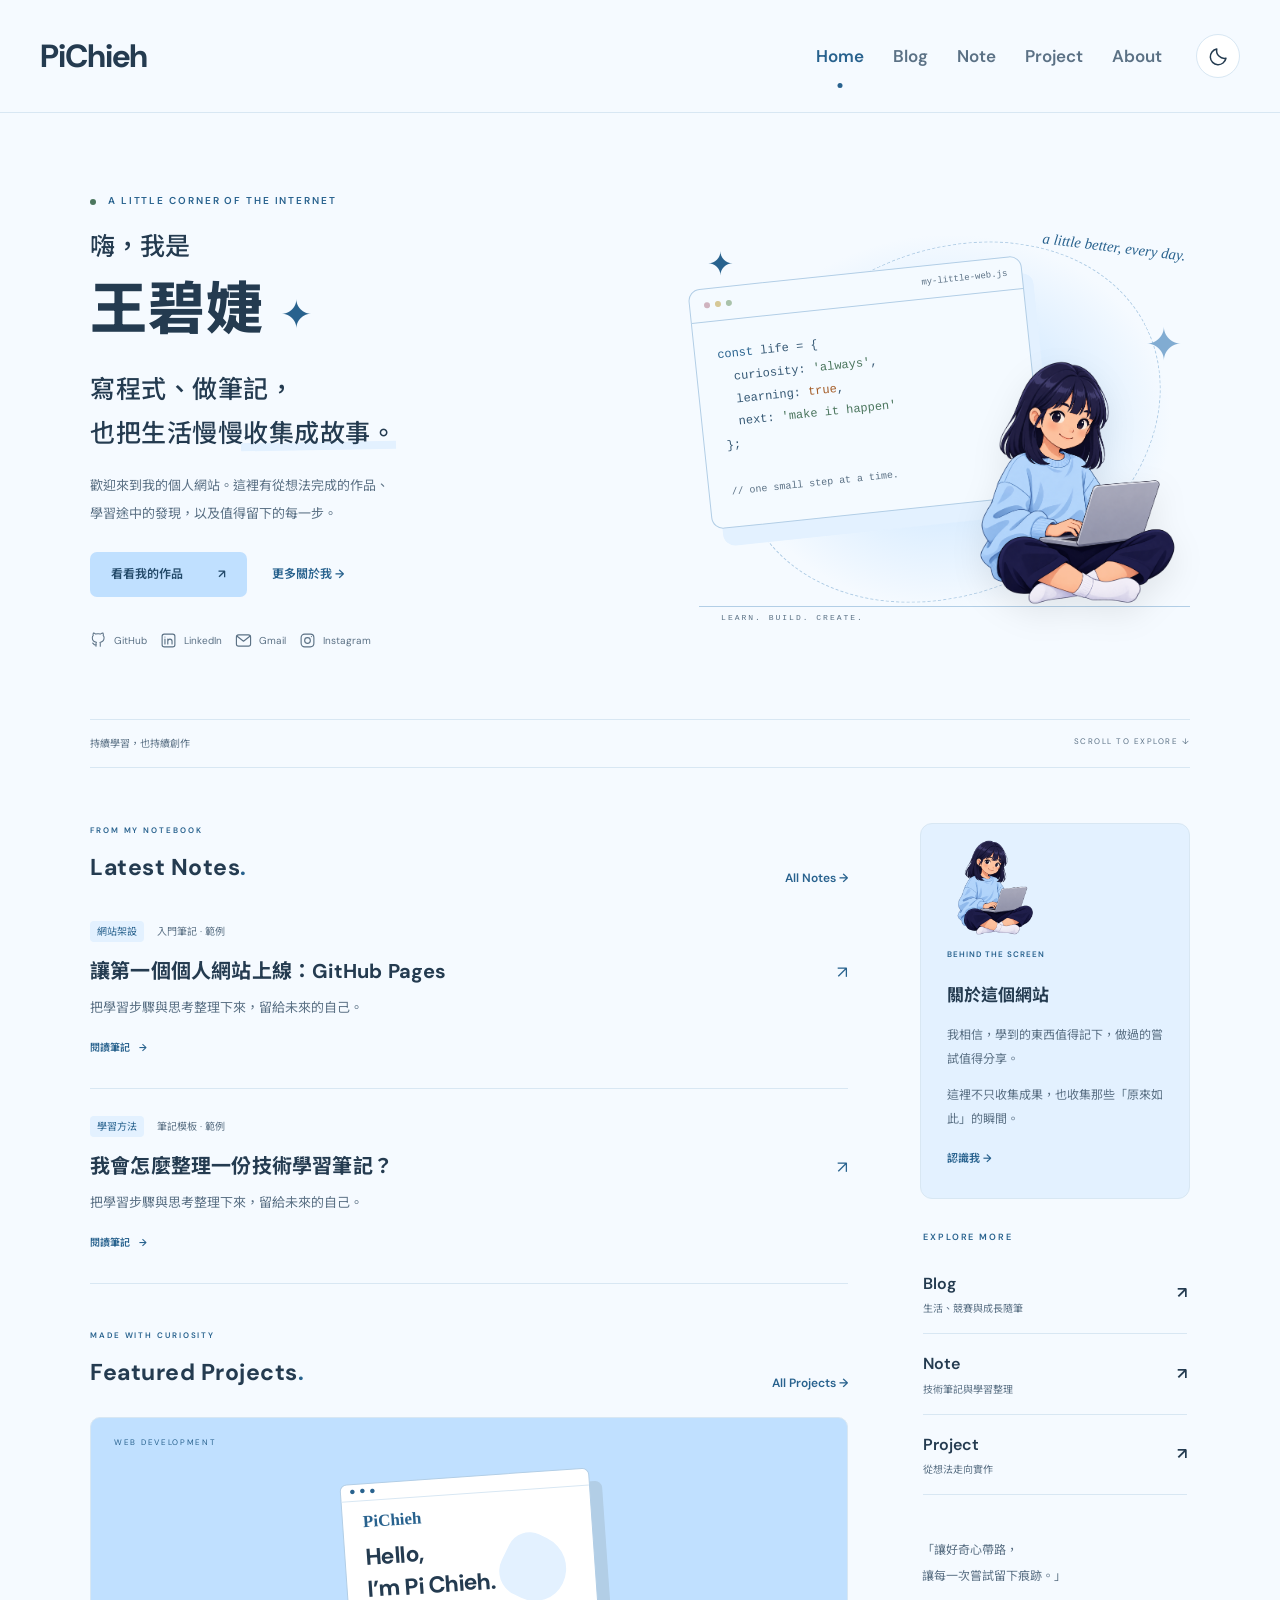
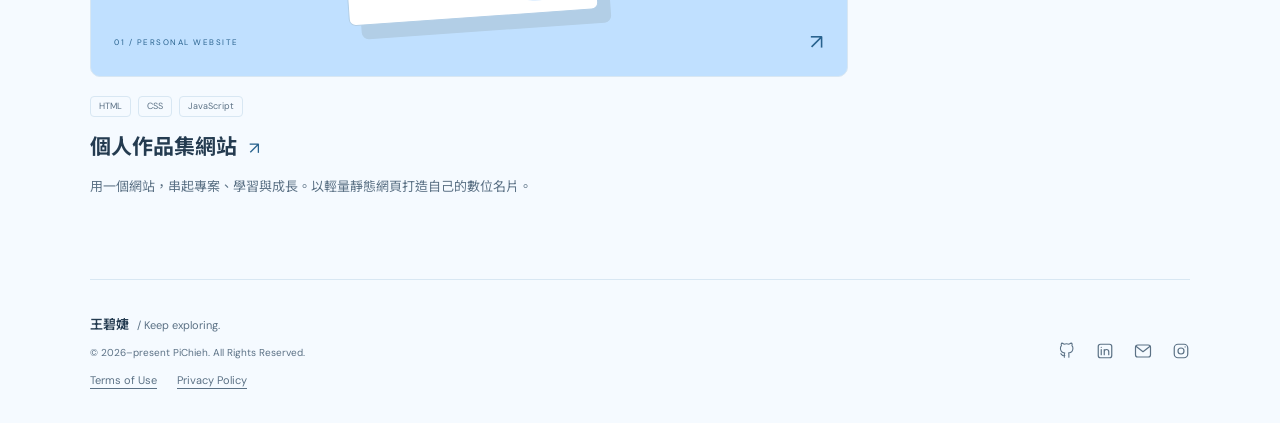
==== commit 6a41026d: "改用深藍背景與小女孩插畫，更新英文標題和頁尾說明" ====
--- a/index.html
+++ b/index.html
@@ -10,10 +10,10 @@
 <header class="site-header"><div class="header-inner"><a class="wordmark" href="index.html" aria-label="PiChieh，首頁"><span>PiChieh</span></a>
 <div class="header-controls"><nav id="navigation" aria-label="主要導覽"><a href="index.html" aria-current="page">Home</a><a href="blog.html">Blog</a><a href="note.html">Note</a><a href="project.html">Project</a><a href="about.html">About</a></nav><button class="theme-toggle icon-button" aria-label="切換配色模式" title="切換配色模式"><span aria-hidden="true">◐</span></button><button class="menu-toggle icon-button" aria-controls="navigation" aria-expanded="false" aria-label="開啟導覽">☰</button></div></div></header>
 <main id="main" class="container">
-<section class="home-hero"><div class="hero-text"><p class="eyebrow"><span class="status-dot"></span> A LITTLE CORNER OF THE INTERNET</p><h1>嗨，我是<span class="name">王碧婕<span class="wave">✳</span></span></h1><p class="hero-subtitle">寫程式、做筆記，<br>也把生活慢慢<span class="underline">收集成故事。</span></p><p class="hero-description">歡迎來到我的個人網站。這裡有從想法長出來的作品、<br class="desktop-break">學習途中的發現，以及值得留下的每一步。</p><div class="hero-actions"><a class="button" href="project.html">看看我的作品 <span>↗</span></a><a class="plain-link" href="about.html">更多關於我 <span>→</span></a></div><div class="socials hero-socials" data-socials></div></div>
-<div class="garden-art" role="img" aria-label="一本筆記、一株幼苗與程式視窗，象徵持續學習與成長"><div class="art-orbit"></div><span class="art-star star-one">✦</span><span class="art-star star-two">✳</span><div class="floating-label">a little better, every day.</div><div class="terminal"><div class="terminal-bar"><i></i><i></i><i></i><span>my-little-garden.js</span></div><div class="terminal-code"><span class="code-purple">const</span> life = {<br>&nbsp; curiosity: <span class="code-green">'always'</span>,<br>&nbsp; learning: <span class="code-orange">true</span>,<br>&nbsp; next: <span class="code-green">'make it happen'</span><br>};<br><br><span class="code-comment">// one small step at a time.</span></div></div><div class="notebook"><span>NOTES & IDEAS</span><div></div><div></div><div></div><b>↗</b></div><div class="plant"><span class="leaf leaf-left"></span><span class="leaf leaf-right"></span><span class="stem"></span><span class="pot"></span></div><div class="art-ground"></div><div class="art-caption">LEARN. BUILD. BLOOM.</div></div></section>
+<section class="home-hero"><div class="hero-text"><p class="eyebrow"><span class="status-dot"></span> A LITTLE CORNER OF THE INTERNET</p><h1>嗨，我是<span class="name">王碧婕<span class="wave">✦</span></span></h1><p class="hero-subtitle">寫程式、做筆記，<br>也把生活慢慢<span class="underline">收集成故事。</span></p><p class="hero-description">歡迎來到我的個人網站。這裡有從想法完成的作品、<br class="desktop-break">學習途中的發現，以及值得留下的每一步。</p><div class="hero-actions"><a class="button" href="project.html">看看我的作品 <span>↗</span></a><a class="plain-link" href="about.html">更多關於我 <span>→</span></a></div><div class="socials hero-socials" data-socials></div></div>
+<div class="character-art" role="img" aria-label="抱著筆電的小女孩與程式視窗插畫"><div class="art-orbit"></div><span class="art-star star-one">✦</span><span class="art-star star-two">✦</span><div class="floating-label">a little better, every day.</div><div class="terminal"><div class="terminal-bar"><i></i><i></i><i></i><span>my-little-web.js</span></div><div class="terminal-code"><span class="code-purple">const</span> life = {<br>&nbsp; curiosity: <span class="code-green">'always'</span>,<br>&nbsp; learning: <span class="code-orange">true</span>,<br>&nbsp; next: <span class="code-green">'make it happen'</span><br>};<br><br><span class="code-comment">// one small step at a time.</span></div></div><img class="girl-mascot" src="assets/pichieh-girl.png" alt="" width="1024" height="1024" fetchpriority="high"><div class="art-ground"></div><div class="art-caption">LEARN. BUILD. CREATE.</div></div></section>
 <div class="home-divider"><span>持續學習，也持續創作</span><span>SCROLL TO EXPLORE ↓</span></div>
-<section class="home-content"><div class="main-column"><div class="section-heading"><div><p class="eyebrow">FRESH FROM THE GARDEN</p><h2>最近的筆記<span class="title-dot">.</span></h2></div><a class="plain-link" href="note.html">所有筆記 →</a></div><div data-entries="notes" data-limit="2"></div><div class="section-heading second-heading"><div><p class="eyebrow">MADE WITH CURIOSITY</p><h2>精選作品<span class="title-dot">.</span></h2></div><a class="plain-link" href="project.html">所有作品 →</a></div><div data-projects data-limit="1"></div></div><aside class="home-sidebar"><div class="about-card"><span class="mini-flower">✳</span><p class="eyebrow">BEHIND THE SCREEN</p><h3>關於這個網站</h3><p>我相信，學到的東西值得記下，做過的嘗試值得分享。</p><p>這裡不只收集成果，也收集那些「原來如此」的瞬間。</p><a class="plain-link" href="about.html">認識我 →</a></div><div class="explore-card"><p class="eyebrow">TAKE A WALK</p><a href="blog.html"><span>Blog<small>生活、競賽與成長隨筆</small></span>↗</a><a href="note.html"><span>Note<small>技術筆記與學習整理</small></span>↗</a><a href="project.html"><span>Project<small>從想法走向實作</small></span>↗</a></div><p class="sidebar-quote">「讓好奇心帶路，<br>讓每一次嘗試留下痕跡。」</p></aside></section></main>
-<footer class="site-footer container"><div><a class="footer-name" href="index.html">王碧婕<span> / Keep growing.</span></a><p>© <span id="year">2026</span> · 用作品記錄探索，用文字整理思考。</p></div><div class="socials footer-socials" data-socials></div></footer>
+<section class="home-content"><div class="main-column"><div class="section-heading"><div><p class="eyebrow">FROM MY NOTEBOOK</p><h2>Latest Notes<span class="title-dot">.</span></h2></div><a class="plain-link" href="note.html">All Notes →</a></div><div data-entries="notes" data-limit="2"></div><div class="section-heading second-heading"><div><p class="eyebrow">MADE WITH CURIOSITY</p><h2>Featured Projects<span class="title-dot">.</span></h2></div><a class="plain-link" href="project.html">All Projects →</a></div><div data-projects data-limit="1"></div></div><aside class="home-sidebar"><div class="about-card"><img class="sidebar-avatar" src="assets/pichieh-girl.png" alt="抱著筆電的小女孩" width="1024" height="1024" loading="lazy"><p class="eyebrow">BEHIND THE SCREEN</p><h3>關於這個網站</h3><p>我相信，學到的東西值得記下，做過的嘗試值得分享。</p><p>這裡不只收集成果，也收集那些「原來如此」的瞬間。</p><a class="plain-link" href="about.html">認識我 →</a></div><div class="explore-card"><p class="eyebrow">EXPLORE MORE</p><a href="blog.html"><span>Blog<small>生活、競賽與成長隨筆</small></span>↗</a><a href="note.html"><span>Note<small>技術筆記與學習整理</small></span>↗</a><a href="project.html"><span>Project<small>從想法走向實作</small></span>↗</a></div><p class="sidebar-quote">「讓好奇心帶路，<br>讓每一次嘗試留下痕跡。」</p></aside></section></main>
+<footer class="site-footer container"><div><a class="footer-name" href="index.html">王碧婕<span> / Keep exploring.</span></a><p>© 2026–present PiChieh. All Rights Reserved.</p><div class="footer-policies"><a href="terms.html">Terms of Use</a><a href="privacy.html">Privacy Policy</a></div></div><div class="socials footer-socials" data-socials></div></footer>
 <noscript><p class="noscript">請啟用 JavaScript，以顯示文章、作品及社群連結。五頁導覽仍可正常使用。</p></noscript>
 </body></html>
--- a/styles.css
+++ b/styles.css
@@ -1,10 +1,17 @@
 @import url('https://fonts.googleapis.com/css2?family=DM+Sans:wght@400;500;600;700&family=Noto+Sans+TC:wght@400;500;600;700;800&display=swap');
 :root{color-scheme:light;--bg:#f5faff;--surface:#fff;--text:#243b50;--muted:#5b7185;--accent:#28628e;--brand:#C0E0FF;--soft:#e3f1ff;--border:#d8e7f3;--tint:#C0E0FF;--green:#4b765e;--shadow:0 14px 50px #3331590b;--terminal:#f4faff;--code:#365975;--art-line:#b2cee6;--orange:#a45d28}
-:root[data-theme=dark]{color-scheme:dark;--bg:#131d28;--surface:#1c2a38;--text:#e7f1fc;--muted:#a4bace;--accent:#C0E0FF;--brand:#C0E0FF;--soft:#20384f;--border:#31485c;--tint:#203b55;--green:#9fc7ad;--shadow:0 14px 50px #0002;--terminal:#1d3042;--code:#d3e7fa;--art-line:#3c5973;--orange:#e1b17c}
-*{box-sizing:border-box}html{scroll-behavior:smooth;scroll-padding-top:100px}body{margin:0;background:var(--bg);color:var(--text);font:15px/1.9 'DM Sans','Noto Sans TC',sans-serif;-webkit-font-smoothing:antialiased}a{color:inherit;text-decoration:none}button,input{font:inherit;color:inherit}button{cursor:pointer;border:0}a,button,input{-webkit-tap-highlight-color:transparent}a:focus-visible,button:focus-visible,input:focus-visible{outline:3px solid var(--accent);outline-offset:5px}::selection{background:var(--soft);color:var(--accent)}.container{width:min(1100px,calc(100% - 96px));margin:auto}.skip{position:absolute;top:-100px;left:20px;z-index:20;background:var(--surface);padding:10px}.skip:focus{top:10px}.site-header{position:sticky;top:0;background:var(--bg);border-bottom:1px solid var(--border);z-index:10}.header-inner{width:min(1260px,calc(100% - 80px));margin:auto;display:flex;align-items:center;justify-content:space-between;min-height:112px;gap:30px}.wordmark{display:flex;align-items:center;gap:0;font-size:32px;font-weight:700;letter-spacing:-1.1px;white-space:nowrap}.header-controls{display:flex;align-items:center;gap:34px}nav{display:flex;align-items:center;gap:29px}nav a{font-size:17px;font-weight:600;color:var(--muted);position:relative;padding:40px 0}nav a:hover,nav a[aria-current=page]{color:var(--accent)}nav a[aria-current=page]:after{content:'';position:absolute;bottom:24px;left:50%;width:5px;height:5px;border-radius:50%;background:var(--accent);transform:translateX(-50%)}.icon-button{width:44px;height:44px;background:var(--surface);border:1px solid var(--border);border-radius:50%;display:grid;place-items:center;flex-shrink:0}.icon-button svg{width:21px;height:21px;fill:none;stroke:currentColor;stroke-width:1.7;stroke-linecap:round;stroke-linejoin:round}.icon-button:hover{color:var(--accent);border-color:var(--accent)}.menu-toggle{display:none}.eyebrow{font-size:10px;font-weight:600;letter-spacing:1.9px;color:var(--accent);margin:0 0 17px}.status-dot{display:inline-block;background:var(--green);width:6px;height:6px;border-radius:50%;margin-right:8px;vertical-align:middle}.home-hero{display:grid;grid-template-columns:1.2fr 1fr;align-items:center;gap:20px;padding:78px 0 65px}.hero-text h1{font-size:25px;line-height:1.6;font-weight:500;margin:0}.name{display:block;font-size:57px;letter-spacing:1px;font-weight:800;line-height:1.5;width:fit-content}.wave{font-size:39px;display:inline-block;color:var(--accent);margin-left:16px;vertical-align:middle;font-weight:400}.hero-subtitle{font-size:25px;line-height:1.75;font-weight:500;letter-spacing:.5px;margin:15px 0 17px}.underline{position:relative;white-space:nowrap;z-index:0}.underline:after{content:'';position:absolute;height:8px;left:-2px;right:0;bottom:0;background:var(--soft);z-index:-1;transform:rotate(-1deg)}.hero-description{font-size:13px;color:var(--muted);line-height:2.1;margin:0 0 25px}.hero-actions{display:flex;align-items:center;gap:25px}.button{display:inline-flex;align-items:center;justify-content:center;gap:35px;border-radius:7px;background:var(--brand);color:#244b6b;padding:11px 21px;font-size:12px;font-weight:600;transition:transform .2s}.button:hover{transform:translateY(-3px)}[data-theme=dark] .button{color:#193d5d}.plain-link{font-size:12px;color:var(--accent);font-weight:600;display:inline-block}.plain-link:hover{text-decoration:underline;text-underline-offset:5px}.socials{display:flex;align-items:center;gap:13px;flex-wrap:wrap}.hero-socials{margin-top:30px}.social-link{display:flex;gap:7px;align-items:center;font-size:10px;color:var(--muted);padding:4px 0}.social-link svg{width:17px;height:17px;flex-shrink:0}.social-link:hover{color:var(--accent)}.social-link.pending{opacity:.65}.garden-art{height:390px;position:relative;isolation:isolate}.art-orbit{position:absolute;left:4%;right:2%;top:0;bottom:0;border-radius:50%;background:radial-gradient(ellipse,var(--tint) 0%,transparent 68%)}.art-orbit:after{content:'';position:absolute;border:1px dashed var(--art-line);border-radius:50%;inset:24px;transform:rotate(-25deg) scaleX(1.06)}.terminal{position:absolute;top:68px;left:0;width:330px;border:1px solid var(--art-line);border-radius:12px;background:var(--terminal);color:var(--code);transform:rotate(-6deg);box-shadow:10px 18px 0 var(--soft);z-index:2}.terminal-bar{padding:11px 14px;display:flex;align-items:center;gap:5px;border-bottom:1px solid var(--art-line)}.terminal-bar i{width:6px;height:6px;border-radius:50%;background:#cfb3bf}.terminal-bar i:nth-child(2){background:#d6c897}.terminal-bar i:nth-child(3){background:#a9c2aa}.terminal-bar span{margin-left:auto;font:9px monospace;color:var(--muted)}.terminal-code{padding:23px 22px;font:12px/1.9 Consolas,monospace}.code-purple{color:var(--accent)}.code-green{color:var(--green)}.code-orange{color:var(--orange)}.code-comment{color:var(--muted);font-size:10px}.floating-label{position:absolute;right:18px;top:28px;transform:rotate(7deg);font:italic 15px Georgia,serif;color:var(--accent)}.art-star{position:absolute;color:var(--accent)}.star-one{left:8px;top:7px;font-size:32px}.star-two{right:14px;top:112px;font-size:45px;color:#81acd2}.notebook{position:absolute;right:6px;bottom:39px;width:148px;height:179px;background:var(--surface);border:1px solid var(--art-line);border-left:9px solid #89b9e2;border-radius:5px;transform:rotate(12deg);z-index:3;padding:20px 12px;box-shadow:var(--shadow)}.notebook>span{font-size:8px;letter-spacing:1.5px;color:var(--muted)}.notebook>div{height:1px;background:var(--border);margin-top:18px}.notebook>b{font-size:36px;position:absolute;right:18px;bottom:12px;font-weight:400;color:var(--accent)}.plant{position:absolute;bottom:34px;left:7px;width:100px;height:125px;z-index:3}.pot{position:absolute;bottom:0;left:22px;width:55px;height:50px;background:#c6b0a0;border-radius:5px 5px 15px 15px;clip-path:polygon(0 0,100% 0,85% 100%,15% 100%)}.stem{position:absolute;width:3px;height:73px;bottom:40px;left:49px;background:#7d9c7c;transform:rotate(-5deg)}.leaf{position:absolute;border-radius:0 85% 0 85%;width:33px;height:49px;background:#9bb49a;bottom:67px;left:15px;transform:rotate(-12deg)}.leaf-right{left:49px;bottom:84px;transform:scaleX(-1) rotate(-20deg);background:#839f82;width:29px;height:44px}.art-ground{position:absolute;bottom:25px;left:0;right:0;height:1px;background:var(--art-line)}.art-caption{position:absolute;bottom:0;left:110px;font:8px monospace;letter-spacing:2px;color:var(--muted)}.home-divider{border-top:1px solid var(--border);border-bottom:1px solid var(--border);padding:14px 0;display:flex;justify-content:space-between;color:var(--muted);font-size:10px}.home-divider span:last-child{font-size:8px;letter-spacing:1.5px}.home-content{display:grid;grid-template-columns:minmax(0,1fr) 270px;gap:72px;padding:55px 0 80px}.section-heading{display:flex;align-items:end;justify-content:space-between;gap:20px;margin-bottom:4px}.section-heading .eyebrow{font-size:8px;margin-bottom:8px}.section-heading h2{font-size:23px;margin:0;font-weight:700;letter-spacing:.5px}.title-dot{color:var(--accent)}.entry{padding:27px 0;border-bottom:1px solid var(--border)}.entry-meta{display:flex;align-items:center;gap:13px;font-size:10px;color:var(--muted)}.category{color:var(--accent);background:var(--soft);padding:1px 7px;border-radius:4px}.entry h2{font-size:20px;line-height:1.7;margin:12px 0 8px;letter-spacing:.2px}.entry h2 a{display:flex;align-items:baseline;justify-content:space-between;gap:16px}.entry h2 a>span{font-size:17px;color:var(--accent);font-weight:400}.entry h2 a:hover{color:var(--accent)}.entry p{font-size:13px;color:var(--muted);margin:0 0 12px;max-width:550px}.read-link{font-size:10px;color:var(--accent);font-weight:600}.read-link span{margin-left:7px}.about-card{background:var(--soft);border:1px solid var(--border);border-radius:12px;padding:26px;position:relative}.about-card .eyebrow{font-size:8px;letter-spacing:1px;margin-top:12px}.mini-flower{font-size:37px;color:var(--accent);line-height:1}.about-card h3{font-size:17px;margin:0 0 12px}.about-card p:not(.eyebrow){font-size:12px;color:var(--muted);line-height:2;margin:0 0 12px}.about-card .plain-link{font-size:11px;margin-top:4px}.explore-card{padding:30px 3px}.explore-card .eyebrow{font-size:9px;margin-bottom:8px}.explore-card>a{display:flex;align-items:center;justify-content:space-between;padding:15px 0;border-bottom:1px solid var(--border);font-size:16px;font-weight:600}.explore-card>a small{display:block;font-size:10px;font-weight:400;color:var(--muted)}.explore-card>a:hover{color:var(--accent)}.sidebar-quote{font-size:12px;color:var(--muted);line-height:2.2;padding-left:2px}.second-heading{margin:44px 0 22px}.project-cover{display:block;height:260px;border:1px solid var(--border);background:var(--tint);position:relative;overflow:hidden;border-radius:10px}.cover-label{position:absolute;left:23px;top:17px;letter-spacing:1.7px;font-size:8px;color:var(--accent);z-index:2}.cover-bottom{position:absolute;left:23px;right:23px;bottom:13px;display:flex;align-items:center;justify-content:space-between;font-size:8px;letter-spacing:1.5px;color:var(--accent)}.cover-bottom b{font-size:21px;font-weight:400}.cover-art{position:absolute;inset:30px 0;display:grid;place-items:center;transition:transform .25s}.project-cover:hover .cover-art{transform:translateY(-5px) rotate(-2deg)}.browser-mini{width:250px;transform:rotate(-4deg);background:var(--surface);border:1px solid var(--art-line);border-radius:7px;box-shadow:12px 14px 0 var(--art-line)}.browser-dots{border-bottom:1px solid var(--border);padding:3px 9px;font-size:5px;letter-spacing:2px;color:var(--accent)}.mini-site{padding:11px 20px 19px;position:relative}.mini-site>span{display:block;font:bold 17px Georgia;color:var(--accent)}.mini-site>b{font-size:23px;line-height:1.4;display:block;margin-top:9px;letter-spacing:-.5px}.mini-site>i{position:absolute;right:28px;top:46px;width:65px;height:65px;background:var(--soft);border-radius:40% 60% 55% 45%;transform:rotate(30deg)}.experiment{background:var(--soft)}.experiment-symbol{font-size:65px;color:var(--accent);font-family:monospace}.project-info{padding:19px 0 0}.tags{display:flex;flex-wrap:wrap;gap:7px}.tags>span{font-size:9px;border:1px solid var(--border);border-radius:4px;padding:1px 8px;color:var(--muted)}.project-info h2{font-size:21px;margin:11px 0 7px}.project-info h2 a>span{font-weight:400;font-size:17px;color:var(--accent);margin-left:7px}.project-info h2 a:hover{color:var(--accent)}.project-info p{color:var(--muted);font-size:13px;margin:0}.page-heading{padding:65px 0 45px;border-bottom:1px solid var(--border);margin-bottom:38px}.page-heading .eyebrow{font-size:9px;margin-bottom:9px}.page-heading h1{font-size:52px;line-height:1.3;margin:0 0 18px;letter-spacing:-1.8px}.page-description{font-size:14px;color:var(--muted);max-width:670px;margin:0;line-height:2}.archive-layout{display:grid;grid-template-columns:minmax(0,1fr) 260px;gap:76px;min-height:420px;padding-bottom:85px}.archive-toolbar{display:flex;justify-content:space-between;align-items:center;gap:15px;font-size:11px;color:var(--muted);border-bottom:1px solid var(--border);padding:0 0 15px}.archive-toolbar>span:first-child{color:var(--text);font-weight:600}.archive-aside{border-left:1px solid var(--border);padding-left:28px;align-self:start}.aside-symbol{font-size:60px;color:var(--accent);line-height:1.2}.archive-aside h2{font-size:22px;line-height:1.8;margin:15px 0}.archive-aside p:not(.eyebrow){font-size:12px;color:var(--muted);margin:0 0 20px}.archive-aside .eyebrow{font-size:9px}.empty-state{padding:55px 24px;text-align:center;background:var(--surface);border:1px dashed var(--border);border-radius:10px;margin-top:24px}.empty-state>span{font-size:45px;color:var(--accent)}.empty-state .eyebrow{font-size:8px;margin:12px 0}.empty-state h2{font-size:23px;margin:10px 0;font-weight:600}.empty-state p:not(.eyebrow){font-size:13px;color:var(--muted);margin:15px 0 22px}.search-box{display:flex;align-items:center;gap:12px;border:1px solid var(--border);background:var(--surface);padding:10px 15px;border-radius:7px;margin-bottom:25px}.search-box>span{font-size:24px;color:var(--muted);line-height:1}.search-box input{width:100%;border:0;background:transparent;outline-offset:10px;font-size:12px;min-width:0}.topic-list{display:flex;flex-wrap:wrap;gap:8px}.topic-list button{background:var(--soft);color:var(--accent);border-radius:4px;padding:5px 9px;font-size:10px}.project-toolbar{display:flex;justify-content:space-between;align-items:center;gap:15px;margin-bottom:30px;font-size:11px;color:var(--muted)}.filters{display:flex;gap:8px;flex-wrap:wrap}.filters button{background:transparent;border:1px solid var(--border);border-radius:6px;padding:7px 16px;font-size:11px}.filters button[aria-pressed=true]{color:var(--accent);border-color:var(--accent);background:var(--soft)}.project-grid{display:grid;grid-template-columns:1fr 1fr;gap:35px}.bottom-note{display:flex;align-items:center;justify-content:center;gap:22px;margin:65px 0;padding:28px;border-top:1px solid var(--border);border-bottom:1px solid var(--border)}.bottom-note>span{font-size:35px;color:var(--accent)}.bottom-note p{font-size:13px;margin:0}.bottom-note small{font-size:11px;color:var(--muted)}.about-layout{display:grid;grid-template-columns:255px minmax(0,1fr);gap:85px;padding-bottom:80px}.profile-card{align-self:start;text-align:center;background:var(--surface);border:1px solid var(--border);border-radius:12px;padding:30px 20px;position:sticky;top:130px}.profile-monogram{height:120px;width:120px;background:var(--soft);border-radius:45% 55% 50% 45%;margin:0 auto 18px;display:grid;place-items:center;color:var(--accent);font-size:50px;position:relative}.profile-monogram>span{position:absolute;right:-7px;top:-12px;font-size:35px}.profile-card h2{font-size:23px;margin:0}.profile-card p{font-size:12px;color:var(--muted);margin:0 0 10px}.profile-location{font-size:10px;color:var(--muted)}.profile-card .socials{justify-content:center;border-top:1px solid var(--border);padding-top:18px;margin-top:20px;gap:18px}.profile-card .social-link span{display:none}.profile-card .social-link svg{width:20px;height:20px}.about-body h2{font-size:28px;line-height:1.7;margin:0 0 23px}.about-body p:not(.eyebrow){font-size:14px;line-height:2.2;color:var(--muted);margin:0 0 20px}.about-body .tags{margin-top:25px}.about-body .tags span{font-size:11px;padding:3px 10px}.experience-section,.connect-section{border-top:1px solid var(--border);padding-top:35px;margin-top:40px}.timeline-item{border-left:1px solid var(--border);padding:0 0 0 23px;position:relative}.timeline-dot{position:absolute;width:7px;height:7px;border-radius:50%;background:var(--accent);left:-4px;top:8px}.timeline-item h3{font-size:17px;margin:7px 0 10px}.about-body .timeline-item p{font-size:13px;margin:0}.connect-section .socials{gap:20px}.connect-section .social-link{font-size:12px}.site-footer{display:flex;justify-content:space-between;align-items:center;gap:25px;border-top:1px solid var(--border);padding-top:30px;padding-bottom:32px}.footer-name{font-size:13px;font-weight:600}.footer-name>span{font-size:11px;color:var(--muted);font-weight:400;margin-left:5px}.site-footer p{font-size:9px;color:var(--muted);margin:4px 0 0}.footer-socials .social-link span{display:none}.footer-socials{gap:20px}.footer-socials svg{width:18px;height:18px}.article-container{max-width:740px;margin:auto;padding:45px 0 80px;min-height:70vh}.back-link{margin-bottom:32px}.article-heading{padding-bottom:25px;border-bottom:1px solid var(--border)}.article-heading h1{font-size:35px;line-height:1.6;letter-spacing:-.5px;margin:8px 0 17px}.article-heading .eyebrow{font-size:10px;margin:0}.article-heading .entry-meta{font-size:11px}.article-body{padding-top:28px;line-height:2.2;font-size:15px}.article-body p{color:var(--muted)}.article-body h2{font-size:22px;margin:33px 0 13px}.article-body li{color:var(--muted);padding-left:5px;margin-bottom:7px}.article-body code{background:var(--soft);padding:2px 5px;border-radius:3px;color:var(--accent)}.article-end{border-top:1px solid var(--border);margin-top:45px;padding-top:25px;text-align:center}.article-end>span{font-size:35px;color:var(--accent)}.article-end p{font-size:12px;color:var(--muted);margin:5px 0 15px}.noscript{text-align:center;color:var(--muted);font-size:12px;padding:20px}h1,h2,h3,p{overflow-wrap:anywhere}main{min-height:70vh}
-@media(min-width:1500px){.home-hero{padding:90px 0 80px}.garden-art{height:420px}.terminal{top:80px;left:20px}.home-content{padding-top:65px}}
-@media(max-width:1000px){.container{width:calc(100% - 64px)}.header-inner{width:calc(100% - 48px)}.header-controls{gap:22px}nav{gap:20px}.wordmark{font-size:29px}.home-content{gap:40px;grid-template-columns:minmax(0,1fr) 240px}.hero-description{font-size:12px}.terminal{width:280px}.terminal-code{font-size:11px;padding:20px 17px}.notebook{width:125px;height:157px;right:-5px;bottom:48px}.garden-art{height:355px}.home-hero{gap:12px}.name{font-size:50px}.hero-subtitle{font-size:22px}.archive-layout{gap:38px;grid-template-columns:minmax(0,1fr) 220px}.about-layout{gap:45px;grid-template-columns:220px minmax(0,1fr)}.social-link{font-size:9px}.socials{gap:11px}.floating-label{font-size:12px;right:0}.star-two{right:-8px}.entry h2{font-size:18px}}
-@media(max-width:760px){.container{width:calc(100% - 40px)}.header-inner{width:calc(100% - 40px);min-height:88px;gap:15px}.wordmark{font-size:27px;gap:0}.header-controls{gap:10px}.menu-toggle{display:grid;font-size:17px}nav{display:none;position:absolute;top:87px;left:0;right:0;background:var(--bg);border-bottom:1px solid var(--border);padding:12px 20px 20px;box-shadow:var(--shadow)}nav.open{display:flex;flex-direction:column;align-items:stretch;gap:0}nav a{padding:12px 14px;border-radius:5px;font-size:17px}nav a[aria-current=page]{background:var(--soft)}nav a[aria-current=page]:after{display:none}.home-hero{grid-template-columns:1fr;padding:44px 0 24px;gap:10px}.hero-text>.eyebrow{font-size:8px;letter-spacing:1.3px;margin-bottom:20px}.hero-text h1{font-size:23px}.name{font-size:49px}.wave{font-size:32px}.hero-subtitle{font-size:23px;margin:14px 0}.hero-description{font-size:13px}.desktop-break{display:none}.hero-actions{gap:24px}.hero-socials{margin-top:25px;gap:18px}.hero-socials .social-link span{font-size:10px}.garden-art{width:min(390px,100%);height:330px;margin:5px auto 0}.terminal{top:45px;left:6px;width:285px}.floating-label{top:13px;right:18px}.star-one{top:-5px}.star-two{right:4px;top:80px}.notebook{right:8px;bottom:35px;width:120px;height:146px}.plant{transform:scale(.85);transform-origin:bottom left;bottom:27px}.art-ground{bottom:21px}.art-caption{bottom:0;left:90px}.home-divider{font-size:9px;padding:12px 0}.home-divider span:last-child{font-size:7px;letter-spacing:.8px}.home-content{grid-template-columns:1fr;padding:35px 0 45px;gap:40px}.section-heading h2{font-size:23px}.section-heading>.plain-link{font-size:11px}.home-sidebar{display:grid;grid-template-columns:1fr 1fr;gap:22px}.about-card{padding:20px}.about-card h3{font-size:15px}.about-card .eyebrow{font-size:7px;letter-spacing:.6px}.explore-card{padding:8px 0}.sidebar-quote{display:none}.page-heading{padding:43px 0 30px;margin-bottom:28px}.page-heading h1{font-size:43px}.page-description{font-size:13px}.page-heading .eyebrow{font-size:8px;letter-spacing:1.3px}.archive-layout{grid-template-columns:1fr;gap:35px;padding-bottom:40px;min-height:0}.archive-aside{border-left:0;border-top:1px solid var(--border);padding:23px 0 0}.archive-aside h2{font-size:20px}.archive-aside h2 br{display:none}.archive-aside p:not(.eyebrow){max-width:440px}.aside-symbol{font-size:40px}.project-toolbar{align-items:start;flex-direction:column;gap:15px}.project-grid{grid-template-columns:1fr;gap:35px}.project-cover{height:250px}.bottom-note{margin:40px 0;padding:24px 10px;gap:18px}.bottom-note small{font-size:10px}.about-layout{grid-template-columns:1fr;gap:35px;padding-bottom:45px}.profile-card{position:static;padding:25px}.profile-monogram{width:100px;height:100px;font-size:40px}.profile-card .socials{max-width:240px;margin:20px auto 0}.profile-card p{margin-bottom:5px}.about-body h2{font-size:26px}.about-body p:not(.eyebrow){font-size:13px}.site-footer{padding:25px 0;align-items:start;gap:20px;flex-wrap:wrap}.site-footer p{font-size:8px}.footer-socials{gap:17px}.footer-name{font-size:12px}.footer-name>span{font-size:10px}.article-container{padding:30px 0 50px}.article-heading h1{font-size:28px}.article-body{font-size:14px}.article-body h2{font-size:21px}.empty-state{padding:35px 15px}.empty-state h2{font-size:21px}}
+:root[data-theme=dark]{color-scheme:dark;--bg:#000033;--surface:#101047;--text:#e7f1fc;--muted:#a4bace;--accent:#C0E0FF;--brand:#C0E0FF;--soft:#171751;--border:#323267;--tint:#14144b;--green:#9fc7ad;--shadow:0 14px 50px #0002;--terminal:#101044;--code:#d3e7fa;--art-line:#414174;--orange:#e1b17c}
+*{box-sizing:border-box}html{scroll-behavior:smooth;scroll-padding-top:100px}body{margin:0;background:var(--bg);color:var(--text);font:15px/1.9 'DM Sans','Noto Sans TC',sans-serif;-webkit-font-smoothing:antialiased}a{color:inherit;text-decoration:none}button,input{font:inherit;color:inherit}button{cursor:pointer;border:0}a,button,input{-webkit-tap-highlight-color:transparent}a:focus-visible,button:focus-visible,input:focus-visible{outline:3px solid var(--accent);outline-offset:5px}::selection{background:var(--soft);color:var(--accent)}.container{width:min(1100px,calc(100% - 96px));margin:auto}.skip{position:absolute;top:-100px;left:20px;z-index:20;background:var(--surface);padding:10px}.skip:focus{top:10px}.site-header{position:sticky;top:0;background:var(--bg);border-bottom:1px solid var(--border);z-index:10}.header-inner{width:min(1260px,calc(100% - 80px));margin:auto;display:flex;align-items:center;justify-content:space-between;min-height:112px;gap:30px}.wordmark{display:flex;align-items:center;gap:0;font-size:32px;font-weight:700;letter-spacing:-1.1px;white-space:nowrap}.header-controls{display:flex;align-items:center;gap:34px}nav{display:flex;align-items:center;gap:29px}nav a{font-size:17px;font-weight:600;color:var(--muted);position:relative;padding:40px 0}nav a:hover,nav a[aria-current=page]{color:var(--accent)}nav a[aria-current=page]:after{content:'';position:absolute;bottom:24px;left:50%;width:5px;height:5px;border-radius:50%;background:var(--accent);transform:translateX(-50%)}.icon-button{width:44px;height:44px;background:var(--surface);border:1px solid var(--border);border-radius:50%;display:grid;place-items:center;flex-shrink:0}.icon-button svg{width:21px;height:21px;fill:none;stroke:currentColor;stroke-width:1.7;stroke-linecap:round;stroke-linejoin:round}.icon-button:hover{color:var(--accent);border-color:var(--accent)}.menu-toggle{display:none}.eyebrow{font-size:10px;font-weight:600;letter-spacing:1.9px;color:var(--accent);margin:0 0 17px}.status-dot{display:inline-block;background:var(--green);width:6px;height:6px;border-radius:50%;margin-right:8px;vertical-align:middle}.home-hero{display:grid;grid-template-columns:1.2fr 1fr;align-items:center;gap:20px;padding:78px 0 65px}.hero-text h1{font-size:25px;line-height:1.6;font-weight:500;margin:0}.name{display:block;font-size:57px;letter-spacing:1px;font-weight:800;line-height:1.5;width:fit-content}.wave{font-size:39px;display:inline-block;color:var(--accent);margin-left:16px;vertical-align:middle;font-weight:400}.hero-subtitle{font-size:25px;line-height:1.75;font-weight:500;letter-spacing:.5px;margin:15px 0 17px}.underline{position:relative;white-space:nowrap;z-index:0}.underline:after{content:'';position:absolute;height:8px;left:-2px;right:0;bottom:0;background:var(--soft);z-index:-1;transform:rotate(-1deg)}.hero-description{font-size:13px;color:var(--muted);line-height:2.1;margin:0 0 25px}.hero-actions{display:flex;align-items:center;gap:25px}.button{display:inline-flex;align-items:center;justify-content:center;gap:35px;border-radius:7px;background:var(--brand);color:#244b6b;padding:11px 21px;font-size:12px;font-weight:600;transition:transform .2s}.button:hover{transform:translateY(-3px)}[data-theme=dark] .button{color:#193d5d}.plain-link{font-size:12px;color:var(--accent);font-weight:600;display:inline-block}.plain-link:hover{text-decoration:underline;text-underline-offset:5px}.socials{display:flex;align-items:center;gap:13px;flex-wrap:wrap}.hero-socials{margin-top:30px}.social-link{display:flex;gap:7px;align-items:center;font-size:10px;color:var(--muted);padding:4px 0}.social-link svg{width:17px;height:17px;flex-shrink:0}.social-link:hover{color:var(--accent)}.social-link.pending{opacity:.65}.character-art{height:390px;position:relative;isolation:isolate}.art-orbit{position:absolute;left:4%;right:2%;top:0;bottom:0;border-radius:50%;background:radial-gradient(ellipse,var(--tint) 0%,transparent 68%)}.art-orbit:after{content:'';position:absolute;border:1px dashed var(--art-line);border-radius:50%;inset:24px;transform:rotate(-25deg) scaleX(1.06)}.terminal{position:absolute;top:68px;left:0;width:330px;border:1px solid var(--art-line);border-radius:12px;background:var(--terminal);color:var(--code);transform:rotate(-6deg);box-shadow:10px 18px 0 var(--soft);z-index:2}.terminal-bar{padding:11px 14px;display:flex;align-items:center;gap:5px;border-bottom:1px solid var(--art-line)}.terminal-bar i{width:6px;height:6px;border-radius:50%;background:#cfb3bf}.terminal-bar i:nth-child(2){background:#d6c897}.terminal-bar i:nth-child(3){background:#a9c2aa}.terminal-bar span{margin-left:auto;font:9px monospace;color:var(--muted)}.terminal-code{padding:23px 22px;font:12px/1.9 Consolas,monospace}.code-purple{color:var(--accent)}.code-green{color:var(--green)}.code-orange{color:var(--orange)}.code-comment{color:var(--muted);font-size:10px}.floating-label{position:absolute;right:18px;top:28px;transform:rotate(7deg);font:italic 15px Georgia,serif;color:var(--accent)}.art-star{position:absolute;color:var(--accent)}.star-one{left:8px;top:7px;font-size:32px}.star-two{right:14px;top:112px;font-size:45px;color:#81acd2}.art-ground{position:absolute;bottom:25px;left:0;right:0;height:1px;background:var(--art-line)}.art-caption{position:absolute;bottom:0;left:110px;font:8px monospace;letter-spacing:2px;color:var(--muted)}.home-divider{border-top:1px solid var(--border);border-bottom:1px solid var(--border);padding:14px 0;display:flex;justify-content:space-between;color:var(--muted);font-size:10px}.home-divider span:last-child{font-size:8px;letter-spacing:1.5px}.home-content{display:grid;grid-template-columns:minmax(0,1fr) 270px;gap:72px;padding:55px 0 80px}.section-heading{display:flex;align-items:end;justify-content:space-between;gap:20px;margin-bottom:4px}.section-heading .eyebrow{font-size:8px;margin-bottom:8px}.section-heading h2{font-size:23px;margin:0;font-weight:700;letter-spacing:.5px}.title-dot{color:var(--accent)}.entry{padding:27px 0;border-bottom:1px solid var(--border)}.entry-meta{display:flex;align-items:center;gap:13px;font-size:10px;color:var(--muted)}.category{color:var(--accent);background:var(--soft);padding:1px 7px;border-radius:4px}.entry h2{font-size:20px;line-height:1.7;margin:12px 0 8px;letter-spacing:.2px}.entry h2 a{display:flex;align-items:baseline;justify-content:space-between;gap:16px}.entry h2 a>span{font-size:17px;color:var(--accent);font-weight:400}.entry h2 a:hover{color:var(--accent)}.entry p{font-size:13px;color:var(--muted);margin:0 0 12px;max-width:550px}.read-link{font-size:10px;color:var(--accent);font-weight:600}.read-link span{margin-left:7px}.about-card{background:var(--soft);border:1px solid var(--border);border-radius:12px;padding:26px;position:relative}.about-card .eyebrow{font-size:8px;letter-spacing:1px;margin-top:12px}.about-card h3{font-size:17px;margin:0 0 12px}.about-card p:not(.eyebrow){font-size:12px;color:var(--muted);line-height:2;margin:0 0 12px}.about-card .plain-link{font-size:11px;margin-top:4px}.explore-card{padding:30px 3px}.explore-card .eyebrow{font-size:9px;margin-bottom:8px}.explore-card>a{display:flex;align-items:center;justify-content:space-between;padding:15px 0;border-bottom:1px solid var(--border);font-size:16px;font-weight:600}.explore-card>a small{display:block;font-size:10px;font-weight:400;color:var(--muted)}.explore-card>a:hover{color:var(--accent)}.sidebar-quote{font-size:12px;color:var(--muted);line-height:2.2;padding-left:2px}.second-heading{margin:44px 0 22px}.project-cover{display:block;height:260px;border:1px solid var(--border);background:var(--tint);position:relative;overflow:hidden;border-radius:10px}.cover-label{position:absolute;left:23px;top:17px;letter-spacing:1.7px;font-size:8px;color:var(--accent);z-index:2}.cover-bottom{position:absolute;left:23px;right:23px;bottom:13px;display:flex;align-items:center;justify-content:space-between;font-size:8px;letter-spacing:1.5px;color:var(--accent)}.cover-bottom b{font-size:21px;font-weight:400}.cover-art{position:absolute;inset:30px 0;display:grid;place-items:center;transition:transform .25s}.project-cover:hover .cover-art{transform:translateY(-5px) rotate(-2deg)}.browser-mini{width:250px;transform:rotate(-4deg);background:var(--surface);border:1px solid var(--art-line);border-radius:7px;box-shadow:12px 14px 0 var(--art-line)}.browser-dots{border-bottom:1px solid var(--border);padding:3px 9px;font-size:5px;letter-spacing:2px;color:var(--accent)}.mini-site{padding:11px 20px 19px;position:relative}.mini-site>span{display:block;font:bold 17px Georgia;color:var(--accent)}.mini-site>b{font-size:23px;line-height:1.4;display:block;margin-top:9px;letter-spacing:-.5px}.mini-site>i{position:absolute;right:28px;top:46px;width:65px;height:65px;background:var(--soft);border-radius:40% 60% 55% 45%;transform:rotate(30deg)}.experiment{background:var(--soft)}.experiment-symbol{font-size:65px;color:var(--accent);font-family:monospace}.project-info{padding:19px 0 0}.tags{display:flex;flex-wrap:wrap;gap:7px}.tags>span{font-size:9px;border:1px solid var(--border);border-radius:4px;padding:1px 8px;color:var(--muted)}.project-info h2{font-size:21px;margin:11px 0 7px}.project-info h2 a>span{font-weight:400;font-size:17px;color:var(--accent);margin-left:7px}.project-info h2 a:hover{color:var(--accent)}.project-info p{color:var(--muted);font-size:13px;margin:0}.page-heading{padding:65px 0 45px;border-bottom:1px solid var(--border);margin-bottom:38px}.page-heading .eyebrow{font-size:9px;margin-bottom:9px}.page-heading h1{font-size:52px;line-height:1.3;margin:0 0 18px;letter-spacing:-1.8px}.page-description{font-size:14px;color:var(--muted);max-width:670px;margin:0;line-height:2}.archive-layout{display:grid;grid-template-columns:minmax(0,1fr) 260px;gap:76px;min-height:420px;padding-bottom:85px}.archive-toolbar{display:flex;justify-content:space-between;align-items:center;gap:15px;font-size:11px;color:var(--muted);border-bottom:1px solid var(--border);padding:0 0 15px}.archive-toolbar>span:first-child{color:var(--text);font-weight:600}.archive-aside{border-left:1px solid var(--border);padding-left:28px;align-self:start}.aside-symbol{font-size:60px;color:var(--accent);line-height:1.2}.archive-aside h2{font-size:22px;line-height:1.8;margin:15px 0}.archive-aside p:not(.eyebrow){font-size:12px;color:var(--muted);margin:0 0 20px}.archive-aside .eyebrow{font-size:9px}.empty-state{padding:55px 24px;text-align:center;background:var(--surface);border:1px dashed var(--border);border-radius:10px;margin-top:24px}.empty-state>span{font-size:45px;color:var(--accent)}.empty-state .eyebrow{font-size:8px;margin:12px 0}.empty-state h2{font-size:23px;margin:10px 0;font-weight:600}.empty-state p:not(.eyebrow){font-size:13px;color:var(--muted);margin:15px 0 22px}.search-box{display:flex;align-items:center;gap:12px;border:1px solid var(--border);background:var(--surface);padding:10px 15px;border-radius:7px;margin-bottom:25px}.search-box>span{font-size:24px;color:var(--muted);line-height:1}.search-box input{width:100%;border:0;background:transparent;outline-offset:10px;font-size:12px;min-width:0}.topic-list{display:flex;flex-wrap:wrap;gap:8px}.topic-list button{background:var(--soft);color:var(--accent);border-radius:4px;padding:5px 9px;font-size:10px}.project-toolbar{display:flex;justify-content:space-between;align-items:center;gap:15px;margin-bottom:30px;font-size:11px;color:var(--muted)}.filters{display:flex;gap:8px;flex-wrap:wrap}.filters button{background:transparent;border:1px solid var(--border);border-radius:6px;padding:7px 16px;font-size:11px}.filters button[aria-pressed=true]{color:var(--accent);border-color:var(--accent);background:var(--soft)}.project-grid{display:grid;grid-template-columns:1fr 1fr;gap:35px}.bottom-note{display:flex;align-items:center;justify-content:center;gap:22px;margin:65px 0;padding:28px;border-top:1px solid var(--border);border-bottom:1px solid var(--border)}.bottom-note>span{font-size:35px;color:var(--accent)}.bottom-note p{font-size:13px;margin:0}.bottom-note small{font-size:11px;color:var(--muted)}.about-layout{display:grid;grid-template-columns:255px minmax(0,1fr);gap:85px;padding-bottom:80px}.profile-card{align-self:start;text-align:center;background:var(--surface);border:1px solid var(--border);border-radius:12px;padding:30px 20px;position:sticky;top:130px}.profile-card h2{font-size:23px;margin:0}.profile-card p{font-size:12px;color:var(--muted);margin:0 0 10px}.profile-location{font-size:10px;color:var(--muted)}.profile-card .socials{justify-content:center;border-top:1px solid var(--border);padding-top:18px;margin-top:20px;gap:18px}.profile-card .social-link span{display:none}.profile-card .social-link svg{width:20px;height:20px}.about-body h2{font-size:28px;line-height:1.7;margin:0 0 23px}.about-body p:not(.eyebrow){font-size:14px;line-height:2.2;color:var(--muted);margin:0 0 20px}.about-body .tags{margin-top:25px}.about-body .tags span{font-size:11px;padding:3px 10px}.experience-section,.connect-section{border-top:1px solid var(--border);padding-top:35px;margin-top:40px}.timeline-item{border-left:1px solid var(--border);padding:0 0 0 23px;position:relative}.timeline-dot{position:absolute;width:7px;height:7px;border-radius:50%;background:var(--accent);left:-4px;top:8px}.timeline-item h3{font-size:17px;margin:7px 0 10px}.about-body .timeline-item p{font-size:13px;margin:0}.connect-section .socials{gap:20px}.connect-section .social-link{font-size:12px}.site-footer{display:flex;justify-content:space-between;align-items:center;gap:25px;border-top:1px solid var(--border);padding-top:30px;padding-bottom:32px}.footer-name{font-size:13px;font-weight:600}.footer-name>span{font-size:11px;color:var(--muted);font-weight:400;margin-left:5px}.site-footer p{font-size:9px;color:var(--muted);margin:4px 0 0}.footer-socials .social-link span{display:none}.footer-socials{gap:20px}.footer-socials svg{width:18px;height:18px}.article-container{max-width:740px;margin:auto;padding:45px 0 80px;min-height:70vh}.back-link{margin-bottom:32px}.article-heading{padding-bottom:25px;border-bottom:1px solid var(--border)}.article-heading h1{font-size:35px;line-height:1.6;letter-spacing:-.5px;margin:8px 0 17px}.article-heading .eyebrow{font-size:10px;margin:0}.article-heading .entry-meta{font-size:11px}.article-body{padding-top:28px;line-height:2.2;font-size:15px}.article-body p{color:var(--muted)}.article-body h2{font-size:22px;margin:33px 0 13px}.article-body li{color:var(--muted);padding-left:5px;margin-bottom:7px}.article-body code{background:var(--soft);padding:2px 5px;border-radius:3px;color:var(--accent)}.article-end{border-top:1px solid var(--border);margin-top:45px;padding-top:25px;text-align:center}.article-end>span{font-size:35px;color:var(--accent)}.article-end p{font-size:12px;color:var(--muted);margin:5px 0 15px}.noscript{text-align:center;color:var(--muted);font-size:12px;padding:20px}h1,h2,h3,p{overflow-wrap:anywhere}main{min-height:70vh}
+@media(min-width:1500px){.home-hero{padding:90px 0 80px}.character-art{height:420px}.terminal{top:80px;left:20px}.home-content{padding-top:65px}}
+@media(max-width:1000px){.container{width:calc(100% - 64px)}.header-inner{width:calc(100% - 48px)}.header-controls{gap:22px}nav{gap:20px}.wordmark{font-size:29px}.home-content{gap:40px;grid-template-columns:minmax(0,1fr) 240px}.hero-description{font-size:12px}.terminal{width:280px}.terminal-code{font-size:11px;padding:20px 17px}.character-art{height:355px}.home-hero{gap:12px}.name{font-size:50px}.hero-subtitle{font-size:22px}.archive-layout{gap:38px;grid-template-columns:minmax(0,1fr) 220px}.about-layout{gap:45px;grid-template-columns:220px minmax(0,1fr)}.social-link{font-size:9px}.socials{gap:11px}.floating-label{font-size:12px;right:0}.star-two{right:-8px}.entry h2{font-size:18px}}
+@media(max-width:760px){.container{width:calc(100% - 40px)}.header-inner{width:calc(100% - 40px);min-height:88px;gap:15px}.wordmark{font-size:27px;gap:0}.header-controls{gap:10px}.menu-toggle{display:grid;font-size:17px}nav{display:none;position:absolute;top:87px;left:0;right:0;background:var(--bg);border-bottom:1px solid var(--border);padding:12px 20px 20px;box-shadow:var(--shadow)}nav.open{display:flex;flex-direction:column;align-items:stretch;gap:0}nav a{padding:12px 14px;border-radius:5px;font-size:17px}nav a[aria-current=page]{background:var(--soft)}nav a[aria-current=page]:after{display:none}.home-hero{grid-template-columns:1fr;padding:44px 0 24px;gap:10px}.hero-text>.eyebrow{font-size:8px;letter-spacing:1.3px;margin-bottom:20px}.hero-text h1{font-size:23px}.name{font-size:49px}.wave{font-size:32px}.hero-subtitle{font-size:23px;margin:14px 0}.hero-description{font-size:13px}.desktop-break{display:none}.hero-actions{gap:24px}.hero-socials{margin-top:25px;gap:18px}.hero-socials .social-link span{font-size:10px}.character-art{width:min(390px,100%);height:330px;margin:5px auto 0}.terminal{top:45px;left:6px;width:285px}.floating-label{top:13px;right:18px}.star-one{top:-5px}.star-two{right:4px;top:80px}.art-ground{bottom:21px}.art-caption{bottom:0;left:90px}.home-divider{font-size:9px;padding:12px 0}.home-divider span:last-child{font-size:7px;letter-spacing:.8px}.home-content{grid-template-columns:1fr;padding:35px 0 45px;gap:40px}.section-heading h2{font-size:23px}.section-heading>.plain-link{font-size:11px}.home-sidebar{display:grid;grid-template-columns:1fr 1fr;gap:22px}.about-card{padding:20px}.about-card h3{font-size:15px}.about-card .eyebrow{font-size:7px;letter-spacing:.6px}.explore-card{padding:8px 0}.sidebar-quote{display:none}.page-heading{padding:43px 0 30px;margin-bottom:28px}.page-heading h1{font-size:43px}.page-description{font-size:13px}.page-heading .eyebrow{font-size:8px;letter-spacing:1.3px}.archive-layout{grid-template-columns:1fr;gap:35px;padding-bottom:40px;min-height:0}.archive-aside{border-left:0;border-top:1px solid var(--border);padding:23px 0 0}.archive-aside h2{font-size:20px}.archive-aside h2 br{display:none}.archive-aside p:not(.eyebrow){max-width:440px}.aside-symbol{font-size:40px}.project-toolbar{align-items:start;flex-direction:column;gap:15px}.project-grid{grid-template-columns:1fr;gap:35px}.project-cover{height:250px}.bottom-note{margin:40px 0;padding:24px 10px;gap:18px}.bottom-note small{font-size:10px}.about-layout{grid-template-columns:1fr;gap:35px;padding-bottom:45px}.profile-card{position:static;padding:25px}.profile-card .socials{max-width:240px;margin:20px auto 0}.profile-card p{margin-bottom:5px}.about-body h2{font-size:26px}.about-body p:not(.eyebrow){font-size:13px}.site-footer{padding:25px 0;align-items:start;gap:20px;flex-wrap:wrap}.site-footer p{font-size:8px}.footer-socials{gap:17px}.footer-name{font-size:12px}.footer-name>span{font-size:10px}.article-container{padding:30px 0 50px}.article-heading h1{font-size:28px}.article-body{font-size:14px}.article-body h2{font-size:21px}.empty-state{padding:35px 15px}.empty-state h2{font-size:21px}}
 @media(max-width:360px){.hero-socials{gap:12px}.hero-socials .social-link span{display:none}.home-sidebar{grid-template-columns:1fr}.name{font-size:43px}.project-cover{height:230px}.hero-actions{gap:15px}.button{gap:20px}.wordmark{font-size:25px}.hero-subtitle{font-size:21px}.filters button{padding:7px 12px}}
 @media(prefers-reduced-motion:reduce){html{scroll-behavior:auto}*,*:before,*:after{transition:none!important;animation:none!important}}
-@media(max-width:360px){.terminal{width:245px;left:5px}.terminal-code{font-size:10px;padding:20px 14px}.notebook{width:105px;right:10px}.art-orbit:after{inset:30px}.floating-label{font-size:11px;right:9px}.star-two{right:0}.garden-art{height:315px}}
+@media(max-width:360px){.terminal{width:245px;left:5px}.terminal-code{font-size:10px;padding:20px 14px}.art-orbit:after{inset:30px}.floating-label{font-size:11px;right:9px}.star-two{right:0}.character-art{height:315px}}
+/* Character illustration, reading sections and footer details. */
+.girl-mascot{position:absolute;right:-8px;bottom:12px;width:245px;height:auto;z-index:3;filter:drop-shadow(0 12px 16px #00000015)}
+.character-art .terminal{left:0;top:45px;width:335px}.character-art .floating-label{top:12px;right:4px}.character-art .art-caption{left:22px;bottom:-5px}.character-art .art-ground{bottom:10px}.character-art .star-two{right:7px;top:75px}
+.sidebar-avatar{display:block;width:95px;height:95px;object-fit:contain;margin:-10px 0 8px}.profile-avatar{width:180px;height:180px;margin:0 auto 20px;border-radius:30px;background:var(--soft)}.profile-avatar img{width:100%;height:100%;object-fit:contain}.footer-policies{display:flex;gap:20px;margin-top:8px;flex-wrap:wrap}.footer-policies a{font-size:11px;color:var(--muted);text-decoration:underline;text-underline-offset:4px}.footer-policies a:hover{color:var(--accent)}.site-footer p{font-size:10px}.policy-body{max-width:760px;margin:0 auto;padding:0 0 65px}.policy-body h2{font-size:23px;margin:30px 0 12px}.policy-body p{font-size:14px;color:var(--muted);line-height:2.1}.policy-body a{color:var(--accent);text-decoration:underline;text-underline-offset:4px}.policy-body code{background:var(--soft);padding:2px 5px;border-radius:4px}.section-heading{flex-wrap:wrap}
+@media(max-width:1000px){.character-art .terminal{width:285px;top:35px}.girl-mascot{width:215px;right:-5px;bottom:8px}}
+@media(max-width:760px){.character-art{height:355px}.character-art .terminal{width:280px;top:38px;left:5px}.girl-mascot{width:210px;right:0;bottom:6px}.character-art .floating-label{right:15px;top:5px}.character-art .art-caption{bottom:-7px;font-size:7px}.section-heading{gap:10px}.section-heading h2{font-size:22px}.footer-policies{gap:17px}.site-footer p{font-size:9px}.profile-avatar{width:160px;height:160px}.policy-body p{font-size:13px}}
+@media(max-width:360px){.character-art{height:335px}.character-art .terminal{width:245px}.girl-mascot{width:190px;right:0;bottom:5px}.character-art .floating-label{font-size:10px}.section-heading h2{font-size:21px}}
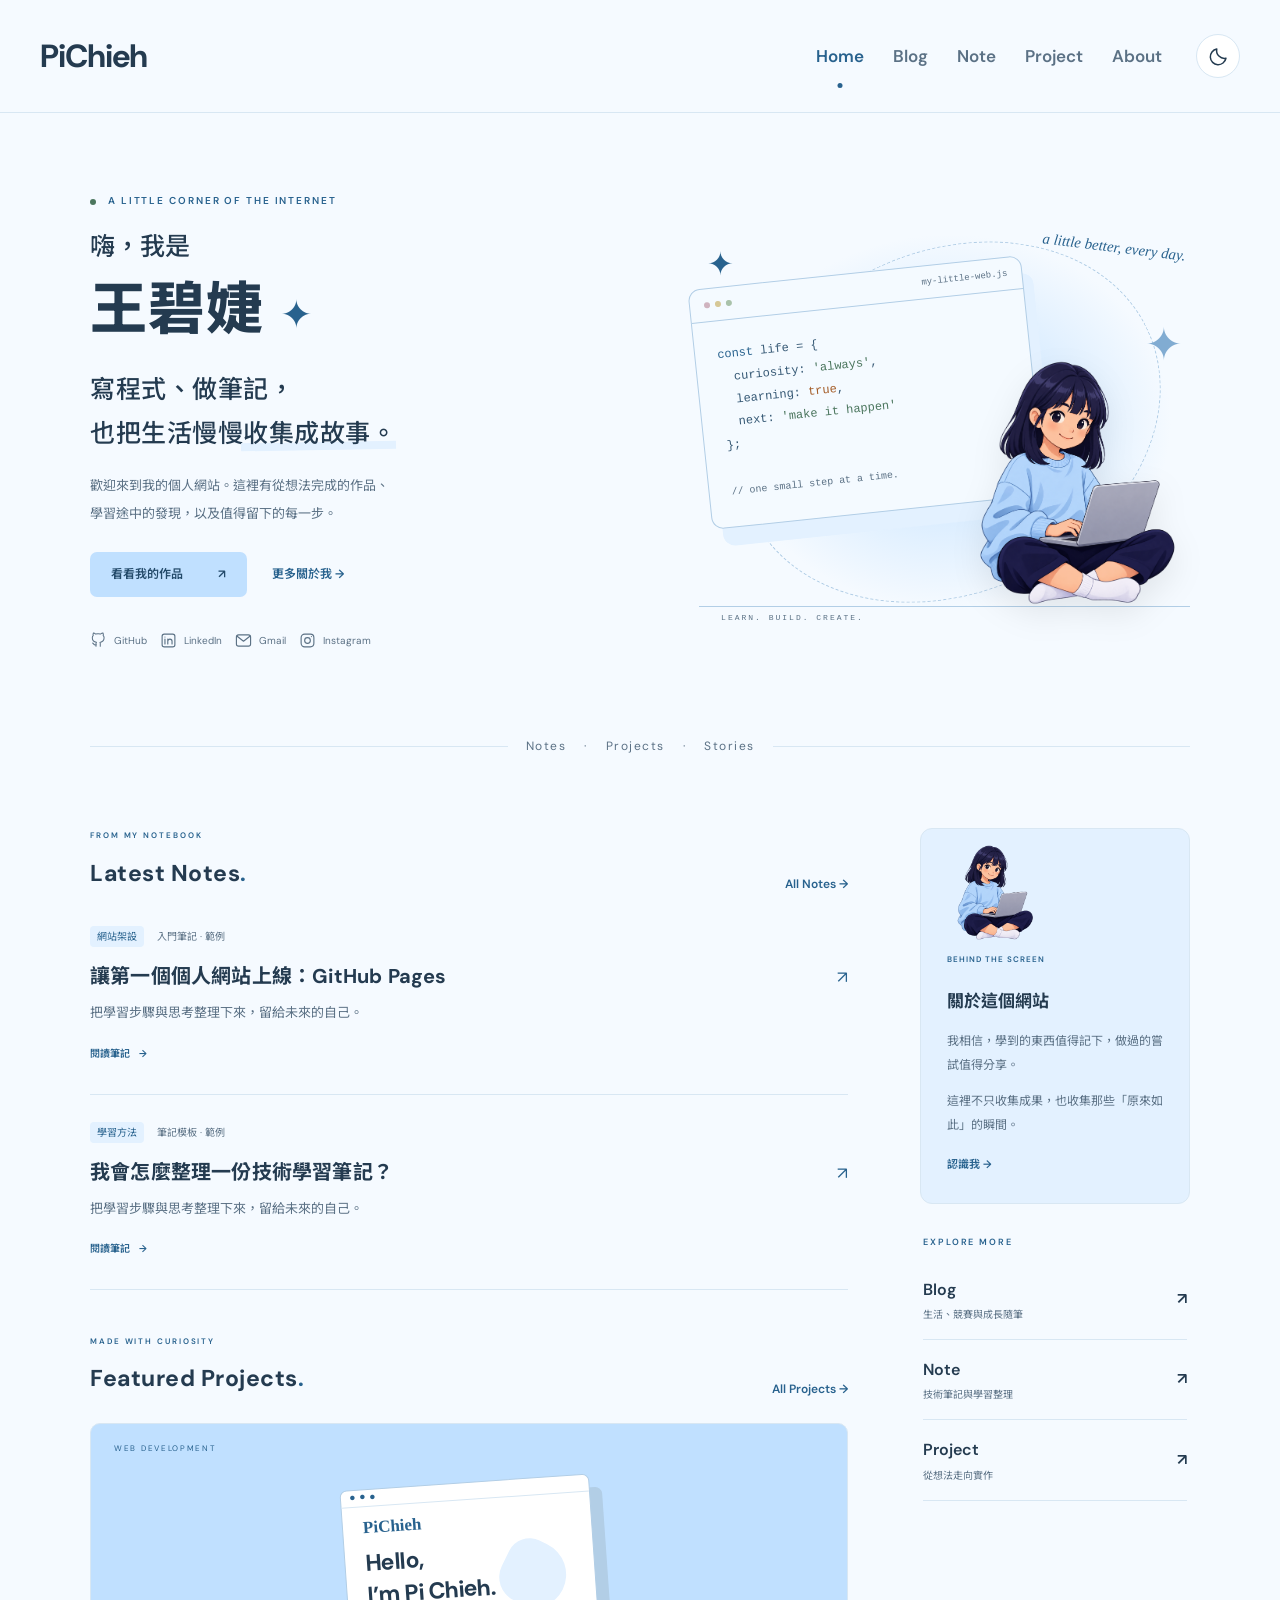
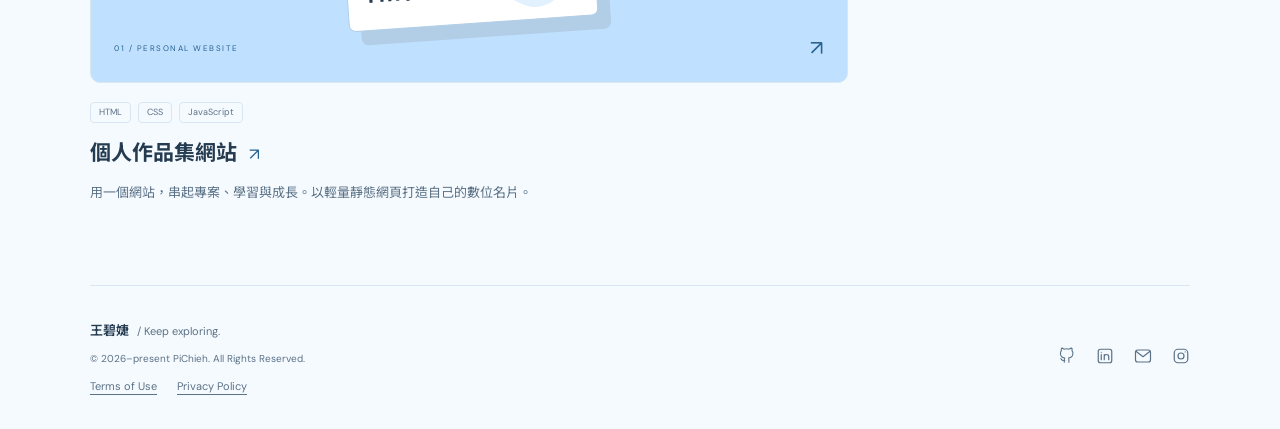
==== commit e554b9fc: "移除引言並簡化首頁分隔列，深色背景改為 #0B1120" ====
--- a/index.html
+++ b/index.html
@@ -3,8 +3,8 @@
 <meta charset="utf-8"><meta name="viewport" content="width=device-width,initial-scale=1">
 <meta name="description" content="王碧婕的個人網站：專案作品、自學筆記、生活隨筆與競賽紀錄。">
 <meta name="theme-color" content="#f5faff"><title>Home · PiChieh</title>
-<script src="theme.js"></script><link rel="icon" href="favicon.svg" type="image/svg+xml"><link rel="stylesheet" href="styles.css">
-<script src="site.config.js" defer></script><script src="content.js" defer></script><script src="script.js" defer></script>
+<script src="theme.js"></script><link rel="icon" href="favicon.svg" type="image/svg+xml"><link rel="stylesheet" href="styles.css?v=71662d9b6b">
+<script src="site.config.js" defer></script><script src="content.js" defer></script><script src="script.js?v=71662d9b6b" defer></script>
 </head><body data-page="home">
 <a class="skip" href="#main">跳至主要內容</a>
 <header class="site-header"><div class="header-inner"><a class="wordmark" href="index.html" aria-label="PiChieh，首頁"><span>PiChieh</span></a>
@@ -12,8 +12,8 @@
 <main id="main" class="container">
 <section class="home-hero"><div class="hero-text"><p class="eyebrow"><span class="status-dot"></span> A LITTLE CORNER OF THE INTERNET</p><h1>嗨，我是<span class="name">王碧婕<span class="wave">✦</span></span></h1><p class="hero-subtitle">寫程式、做筆記，<br>也把生活慢慢<span class="underline">收集成故事。</span></p><p class="hero-description">歡迎來到我的個人網站。這裡有從想法完成的作品、<br class="desktop-break">學習途中的發現，以及值得留下的每一步。</p><div class="hero-actions"><a class="button" href="project.html">看看我的作品 <span>↗</span></a><a class="plain-link" href="about.html">更多關於我 <span>→</span></a></div><div class="socials hero-socials" data-socials></div></div>
 <div class="character-art" role="img" aria-label="抱著筆電的小女孩與程式視窗插畫"><div class="art-orbit"></div><span class="art-star star-one">✦</span><span class="art-star star-two">✦</span><div class="floating-label">a little better, every day.</div><div class="terminal"><div class="terminal-bar"><i></i><i></i><i></i><span>my-little-web.js</span></div><div class="terminal-code"><span class="code-purple">const</span> life = {<br>&nbsp; curiosity: <span class="code-green">'always'</span>,<br>&nbsp; learning: <span class="code-orange">true</span>,<br>&nbsp; next: <span class="code-green">'make it happen'</span><br>};<br><br><span class="code-comment">// one small step at a time.</span></div></div><img class="girl-mascot" src="assets/pichieh-girl.png" alt="" width="1024" height="1024" fetchpriority="high"><div class="art-ground"></div><div class="art-caption">LEARN. BUILD. CREATE.</div></div></section>
-<div class="home-divider"><span>持續學習，也持續創作</span><span>SCROLL TO EXPLORE ↓</span></div>
-<section class="home-content"><div class="main-column"><div class="section-heading"><div><p class="eyebrow">FROM MY NOTEBOOK</p><h2>Latest Notes<span class="title-dot">.</span></h2></div><a class="plain-link" href="note.html">All Notes →</a></div><div data-entries="notes" data-limit="2"></div><div class="section-heading second-heading"><div><p class="eyebrow">MADE WITH CURIOSITY</p><h2>Featured Projects<span class="title-dot">.</span></h2></div><a class="plain-link" href="project.html">All Projects →</a></div><div data-projects data-limit="1"></div></div><aside class="home-sidebar"><div class="about-card"><img class="sidebar-avatar" src="assets/pichieh-girl.png" alt="抱著筆電的小女孩" width="1024" height="1024" loading="lazy"><p class="eyebrow">BEHIND THE SCREEN</p><h3>關於這個網站</h3><p>我相信，學到的東西值得記下，做過的嘗試值得分享。</p><p>這裡不只收集成果，也收集那些「原來如此」的瞬間。</p><a class="plain-link" href="about.html">認識我 →</a></div><div class="explore-card"><p class="eyebrow">EXPLORE MORE</p><a href="blog.html"><span>Blog<small>生活、競賽與成長隨筆</small></span>↗</a><a href="note.html"><span>Note<small>技術筆記與學習整理</small></span>↗</a><a href="project.html"><span>Project<small>從想法走向實作</small></span>↗</a></div><p class="sidebar-quote">「讓好奇心帶路，<br>讓每一次嘗試留下痕跡。」</p></aside></section></main>
+<div class="content-divider" aria-label="探索網站內容"><a href="note.html">Notes</a><span aria-hidden="true">·</span><a href="project.html">Projects</a><span aria-hidden="true">·</span><a href="blog.html">Stories</a></div>
+<section class="home-content"><div class="main-column"><div class="section-heading"><div><p class="eyebrow">FROM MY NOTEBOOK</p><h2>Latest Notes<span class="title-dot">.</span></h2></div><a class="plain-link" href="note.html">All Notes →</a></div><div data-entries="notes" data-limit="2"></div><div class="section-heading second-heading"><div><p class="eyebrow">MADE WITH CURIOSITY</p><h2>Featured Projects<span class="title-dot">.</span></h2></div><a class="plain-link" href="project.html">All Projects →</a></div><div data-projects data-limit="1"></div></div><aside class="home-sidebar"><div class="about-card"><img class="sidebar-avatar" src="assets/pichieh-girl.png" alt="抱著筆電的小女孩" width="1024" height="1024" loading="lazy"><p class="eyebrow">BEHIND THE SCREEN</p><h3>關於這個網站</h3><p>我相信，學到的東西值得記下，做過的嘗試值得分享。</p><p>這裡不只收集成果，也收集那些「原來如此」的瞬間。</p><a class="plain-link" href="about.html">認識我 →</a></div><div class="explore-card"><p class="eyebrow">EXPLORE MORE</p><a href="blog.html"><span>Blog<small>生活、競賽與成長隨筆</small></span>↗</a><a href="note.html"><span>Note<small>技術筆記與學習整理</small></span>↗</a><a href="project.html"><span>Project<small>從想法走向實作</small></span>↗</a></div></aside></section></main>
 <footer class="site-footer container"><div><a class="footer-name" href="index.html">王碧婕<span> / Keep exploring.</span></a><p>© 2026–present PiChieh. All Rights Reserved.</p><div class="footer-policies"><a href="terms.html">Terms of Use</a><a href="privacy.html">Privacy Policy</a></div></div><div class="socials footer-socials" data-socials></div></footer>
 <noscript><p class="noscript">請啟用 JavaScript，以顯示文章、作品及社群連結。五頁導覽仍可正常使用。</p></noscript>
 </body></html>
--- a/styles.css
+++ b/styles.css
@@ -1,10 +1,10 @@
 @import url('https://fonts.googleapis.com/css2?family=DM+Sans:wght@400;500;600;700&family=Noto+Sans+TC:wght@400;500;600;700;800&display=swap');
 :root{color-scheme:light;--bg:#f5faff;--surface:#fff;--text:#243b50;--muted:#5b7185;--accent:#28628e;--brand:#C0E0FF;--soft:#e3f1ff;--border:#d8e7f3;--tint:#C0E0FF;--green:#4b765e;--shadow:0 14px 50px #3331590b;--terminal:#f4faff;--code:#365975;--art-line:#b2cee6;--orange:#a45d28}
-:root[data-theme=dark]{color-scheme:dark;--bg:#000033;--surface:#101047;--text:#e7f1fc;--muted:#a4bace;--accent:#C0E0FF;--brand:#C0E0FF;--soft:#171751;--border:#323267;--tint:#14144b;--green:#9fc7ad;--shadow:0 14px 50px #0002;--terminal:#101044;--code:#d3e7fa;--art-line:#414174;--orange:#e1b17c}
-*{box-sizing:border-box}html{scroll-behavior:smooth;scroll-padding-top:100px}body{margin:0;background:var(--bg);color:var(--text);font:15px/1.9 'DM Sans','Noto Sans TC',sans-serif;-webkit-font-smoothing:antialiased}a{color:inherit;text-decoration:none}button,input{font:inherit;color:inherit}button{cursor:pointer;border:0}a,button,input{-webkit-tap-highlight-color:transparent}a:focus-visible,button:focus-visible,input:focus-visible{outline:3px solid var(--accent);outline-offset:5px}::selection{background:var(--soft);color:var(--accent)}.container{width:min(1100px,calc(100% - 96px));margin:auto}.skip{position:absolute;top:-100px;left:20px;z-index:20;background:var(--surface);padding:10px}.skip:focus{top:10px}.site-header{position:sticky;top:0;background:var(--bg);border-bottom:1px solid var(--border);z-index:10}.header-inner{width:min(1260px,calc(100% - 80px));margin:auto;display:flex;align-items:center;justify-content:space-between;min-height:112px;gap:30px}.wordmark{display:flex;align-items:center;gap:0;font-size:32px;font-weight:700;letter-spacing:-1.1px;white-space:nowrap}.header-controls{display:flex;align-items:center;gap:34px}nav{display:flex;align-items:center;gap:29px}nav a{font-size:17px;font-weight:600;color:var(--muted);position:relative;padding:40px 0}nav a:hover,nav a[aria-current=page]{color:var(--accent)}nav a[aria-current=page]:after{content:'';position:absolute;bottom:24px;left:50%;width:5px;height:5px;border-radius:50%;background:var(--accent);transform:translateX(-50%)}.icon-button{width:44px;height:44px;background:var(--surface);border:1px solid var(--border);border-radius:50%;display:grid;place-items:center;flex-shrink:0}.icon-button svg{width:21px;height:21px;fill:none;stroke:currentColor;stroke-width:1.7;stroke-linecap:round;stroke-linejoin:round}.icon-button:hover{color:var(--accent);border-color:var(--accent)}.menu-toggle{display:none}.eyebrow{font-size:10px;font-weight:600;letter-spacing:1.9px;color:var(--accent);margin:0 0 17px}.status-dot{display:inline-block;background:var(--green);width:6px;height:6px;border-radius:50%;margin-right:8px;vertical-align:middle}.home-hero{display:grid;grid-template-columns:1.2fr 1fr;align-items:center;gap:20px;padding:78px 0 65px}.hero-text h1{font-size:25px;line-height:1.6;font-weight:500;margin:0}.name{display:block;font-size:57px;letter-spacing:1px;font-weight:800;line-height:1.5;width:fit-content}.wave{font-size:39px;display:inline-block;color:var(--accent);margin-left:16px;vertical-align:middle;font-weight:400}.hero-subtitle{font-size:25px;line-height:1.75;font-weight:500;letter-spacing:.5px;margin:15px 0 17px}.underline{position:relative;white-space:nowrap;z-index:0}.underline:after{content:'';position:absolute;height:8px;left:-2px;right:0;bottom:0;background:var(--soft);z-index:-1;transform:rotate(-1deg)}.hero-description{font-size:13px;color:var(--muted);line-height:2.1;margin:0 0 25px}.hero-actions{display:flex;align-items:center;gap:25px}.button{display:inline-flex;align-items:center;justify-content:center;gap:35px;border-radius:7px;background:var(--brand);color:#244b6b;padding:11px 21px;font-size:12px;font-weight:600;transition:transform .2s}.button:hover{transform:translateY(-3px)}[data-theme=dark] .button{color:#193d5d}.plain-link{font-size:12px;color:var(--accent);font-weight:600;display:inline-block}.plain-link:hover{text-decoration:underline;text-underline-offset:5px}.socials{display:flex;align-items:center;gap:13px;flex-wrap:wrap}.hero-socials{margin-top:30px}.social-link{display:flex;gap:7px;align-items:center;font-size:10px;color:var(--muted);padding:4px 0}.social-link svg{width:17px;height:17px;flex-shrink:0}.social-link:hover{color:var(--accent)}.social-link.pending{opacity:.65}.character-art{height:390px;position:relative;isolation:isolate}.art-orbit{position:absolute;left:4%;right:2%;top:0;bottom:0;border-radius:50%;background:radial-gradient(ellipse,var(--tint) 0%,transparent 68%)}.art-orbit:after{content:'';position:absolute;border:1px dashed var(--art-line);border-radius:50%;inset:24px;transform:rotate(-25deg) scaleX(1.06)}.terminal{position:absolute;top:68px;left:0;width:330px;border:1px solid var(--art-line);border-radius:12px;background:var(--terminal);color:var(--code);transform:rotate(-6deg);box-shadow:10px 18px 0 var(--soft);z-index:2}.terminal-bar{padding:11px 14px;display:flex;align-items:center;gap:5px;border-bottom:1px solid var(--art-line)}.terminal-bar i{width:6px;height:6px;border-radius:50%;background:#cfb3bf}.terminal-bar i:nth-child(2){background:#d6c897}.terminal-bar i:nth-child(3){background:#a9c2aa}.terminal-bar span{margin-left:auto;font:9px monospace;color:var(--muted)}.terminal-code{padding:23px 22px;font:12px/1.9 Consolas,monospace}.code-purple{color:var(--accent)}.code-green{color:var(--green)}.code-orange{color:var(--orange)}.code-comment{color:var(--muted);font-size:10px}.floating-label{position:absolute;right:18px;top:28px;transform:rotate(7deg);font:italic 15px Georgia,serif;color:var(--accent)}.art-star{position:absolute;color:var(--accent)}.star-one{left:8px;top:7px;font-size:32px}.star-two{right:14px;top:112px;font-size:45px;color:#81acd2}.art-ground{position:absolute;bottom:25px;left:0;right:0;height:1px;background:var(--art-line)}.art-caption{position:absolute;bottom:0;left:110px;font:8px monospace;letter-spacing:2px;color:var(--muted)}.home-divider{border-top:1px solid var(--border);border-bottom:1px solid var(--border);padding:14px 0;display:flex;justify-content:space-between;color:var(--muted);font-size:10px}.home-divider span:last-child{font-size:8px;letter-spacing:1.5px}.home-content{display:grid;grid-template-columns:minmax(0,1fr) 270px;gap:72px;padding:55px 0 80px}.section-heading{display:flex;align-items:end;justify-content:space-between;gap:20px;margin-bottom:4px}.section-heading .eyebrow{font-size:8px;margin-bottom:8px}.section-heading h2{font-size:23px;margin:0;font-weight:700;letter-spacing:.5px}.title-dot{color:var(--accent)}.entry{padding:27px 0;border-bottom:1px solid var(--border)}.entry-meta{display:flex;align-items:center;gap:13px;font-size:10px;color:var(--muted)}.category{color:var(--accent);background:var(--soft);padding:1px 7px;border-radius:4px}.entry h2{font-size:20px;line-height:1.7;margin:12px 0 8px;letter-spacing:.2px}.entry h2 a{display:flex;align-items:baseline;justify-content:space-between;gap:16px}.entry h2 a>span{font-size:17px;color:var(--accent);font-weight:400}.entry h2 a:hover{color:var(--accent)}.entry p{font-size:13px;color:var(--muted);margin:0 0 12px;max-width:550px}.read-link{font-size:10px;color:var(--accent);font-weight:600}.read-link span{margin-left:7px}.about-card{background:var(--soft);border:1px solid var(--border);border-radius:12px;padding:26px;position:relative}.about-card .eyebrow{font-size:8px;letter-spacing:1px;margin-top:12px}.about-card h3{font-size:17px;margin:0 0 12px}.about-card p:not(.eyebrow){font-size:12px;color:var(--muted);line-height:2;margin:0 0 12px}.about-card .plain-link{font-size:11px;margin-top:4px}.explore-card{padding:30px 3px}.explore-card .eyebrow{font-size:9px;margin-bottom:8px}.explore-card>a{display:flex;align-items:center;justify-content:space-between;padding:15px 0;border-bottom:1px solid var(--border);font-size:16px;font-weight:600}.explore-card>a small{display:block;font-size:10px;font-weight:400;color:var(--muted)}.explore-card>a:hover{color:var(--accent)}.sidebar-quote{font-size:12px;color:var(--muted);line-height:2.2;padding-left:2px}.second-heading{margin:44px 0 22px}.project-cover{display:block;height:260px;border:1px solid var(--border);background:var(--tint);position:relative;overflow:hidden;border-radius:10px}.cover-label{position:absolute;left:23px;top:17px;letter-spacing:1.7px;font-size:8px;color:var(--accent);z-index:2}.cover-bottom{position:absolute;left:23px;right:23px;bottom:13px;display:flex;align-items:center;justify-content:space-between;font-size:8px;letter-spacing:1.5px;color:var(--accent)}.cover-bottom b{font-size:21px;font-weight:400}.cover-art{position:absolute;inset:30px 0;display:grid;place-items:center;transition:transform .25s}.project-cover:hover .cover-art{transform:translateY(-5px) rotate(-2deg)}.browser-mini{width:250px;transform:rotate(-4deg);background:var(--surface);border:1px solid var(--art-line);border-radius:7px;box-shadow:12px 14px 0 var(--art-line)}.browser-dots{border-bottom:1px solid var(--border);padding:3px 9px;font-size:5px;letter-spacing:2px;color:var(--accent)}.mini-site{padding:11px 20px 19px;position:relative}.mini-site>span{display:block;font:bold 17px Georgia;color:var(--accent)}.mini-site>b{font-size:23px;line-height:1.4;display:block;margin-top:9px;letter-spacing:-.5px}.mini-site>i{position:absolute;right:28px;top:46px;width:65px;height:65px;background:var(--soft);border-radius:40% 60% 55% 45%;transform:rotate(30deg)}.experiment{background:var(--soft)}.experiment-symbol{font-size:65px;color:var(--accent);font-family:monospace}.project-info{padding:19px 0 0}.tags{display:flex;flex-wrap:wrap;gap:7px}.tags>span{font-size:9px;border:1px solid var(--border);border-radius:4px;padding:1px 8px;color:var(--muted)}.project-info h2{font-size:21px;margin:11px 0 7px}.project-info h2 a>span{font-weight:400;font-size:17px;color:var(--accent);margin-left:7px}.project-info h2 a:hover{color:var(--accent)}.project-info p{color:var(--muted);font-size:13px;margin:0}.page-heading{padding:65px 0 45px;border-bottom:1px solid var(--border);margin-bottom:38px}.page-heading .eyebrow{font-size:9px;margin-bottom:9px}.page-heading h1{font-size:52px;line-height:1.3;margin:0 0 18px;letter-spacing:-1.8px}.page-description{font-size:14px;color:var(--muted);max-width:670px;margin:0;line-height:2}.archive-layout{display:grid;grid-template-columns:minmax(0,1fr) 260px;gap:76px;min-height:420px;padding-bottom:85px}.archive-toolbar{display:flex;justify-content:space-between;align-items:center;gap:15px;font-size:11px;color:var(--muted);border-bottom:1px solid var(--border);padding:0 0 15px}.archive-toolbar>span:first-child{color:var(--text);font-weight:600}.archive-aside{border-left:1px solid var(--border);padding-left:28px;align-self:start}.aside-symbol{font-size:60px;color:var(--accent);line-height:1.2}.archive-aside h2{font-size:22px;line-height:1.8;margin:15px 0}.archive-aside p:not(.eyebrow){font-size:12px;color:var(--muted);margin:0 0 20px}.archive-aside .eyebrow{font-size:9px}.empty-state{padding:55px 24px;text-align:center;background:var(--surface);border:1px dashed var(--border);border-radius:10px;margin-top:24px}.empty-state>span{font-size:45px;color:var(--accent)}.empty-state .eyebrow{font-size:8px;margin:12px 0}.empty-state h2{font-size:23px;margin:10px 0;font-weight:600}.empty-state p:not(.eyebrow){font-size:13px;color:var(--muted);margin:15px 0 22px}.search-box{display:flex;align-items:center;gap:12px;border:1px solid var(--border);background:var(--surface);padding:10px 15px;border-radius:7px;margin-bottom:25px}.search-box>span{font-size:24px;color:var(--muted);line-height:1}.search-box input{width:100%;border:0;background:transparent;outline-offset:10px;font-size:12px;min-width:0}.topic-list{display:flex;flex-wrap:wrap;gap:8px}.topic-list button{background:var(--soft);color:var(--accent);border-radius:4px;padding:5px 9px;font-size:10px}.project-toolbar{display:flex;justify-content:space-between;align-items:center;gap:15px;margin-bottom:30px;font-size:11px;color:var(--muted)}.filters{display:flex;gap:8px;flex-wrap:wrap}.filters button{background:transparent;border:1px solid var(--border);border-radius:6px;padding:7px 16px;font-size:11px}.filters button[aria-pressed=true]{color:var(--accent);border-color:var(--accent);background:var(--soft)}.project-grid{display:grid;grid-template-columns:1fr 1fr;gap:35px}.bottom-note{display:flex;align-items:center;justify-content:center;gap:22px;margin:65px 0;padding:28px;border-top:1px solid var(--border);border-bottom:1px solid var(--border)}.bottom-note>span{font-size:35px;color:var(--accent)}.bottom-note p{font-size:13px;margin:0}.bottom-note small{font-size:11px;color:var(--muted)}.about-layout{display:grid;grid-template-columns:255px minmax(0,1fr);gap:85px;padding-bottom:80px}.profile-card{align-self:start;text-align:center;background:var(--surface);border:1px solid var(--border);border-radius:12px;padding:30px 20px;position:sticky;top:130px}.profile-card h2{font-size:23px;margin:0}.profile-card p{font-size:12px;color:var(--muted);margin:0 0 10px}.profile-location{font-size:10px;color:var(--muted)}.profile-card .socials{justify-content:center;border-top:1px solid var(--border);padding-top:18px;margin-top:20px;gap:18px}.profile-card .social-link span{display:none}.profile-card .social-link svg{width:20px;height:20px}.about-body h2{font-size:28px;line-height:1.7;margin:0 0 23px}.about-body p:not(.eyebrow){font-size:14px;line-height:2.2;color:var(--muted);margin:0 0 20px}.about-body .tags{margin-top:25px}.about-body .tags span{font-size:11px;padding:3px 10px}.experience-section,.connect-section{border-top:1px solid var(--border);padding-top:35px;margin-top:40px}.timeline-item{border-left:1px solid var(--border);padding:0 0 0 23px;position:relative}.timeline-dot{position:absolute;width:7px;height:7px;border-radius:50%;background:var(--accent);left:-4px;top:8px}.timeline-item h3{font-size:17px;margin:7px 0 10px}.about-body .timeline-item p{font-size:13px;margin:0}.connect-section .socials{gap:20px}.connect-section .social-link{font-size:12px}.site-footer{display:flex;justify-content:space-between;align-items:center;gap:25px;border-top:1px solid var(--border);padding-top:30px;padding-bottom:32px}.footer-name{font-size:13px;font-weight:600}.footer-name>span{font-size:11px;color:var(--muted);font-weight:400;margin-left:5px}.site-footer p{font-size:9px;color:var(--muted);margin:4px 0 0}.footer-socials .social-link span{display:none}.footer-socials{gap:20px}.footer-socials svg{width:18px;height:18px}.article-container{max-width:740px;margin:auto;padding:45px 0 80px;min-height:70vh}.back-link{margin-bottom:32px}.article-heading{padding-bottom:25px;border-bottom:1px solid var(--border)}.article-heading h1{font-size:35px;line-height:1.6;letter-spacing:-.5px;margin:8px 0 17px}.article-heading .eyebrow{font-size:10px;margin:0}.article-heading .entry-meta{font-size:11px}.article-body{padding-top:28px;line-height:2.2;font-size:15px}.article-body p{color:var(--muted)}.article-body h2{font-size:22px;margin:33px 0 13px}.article-body li{color:var(--muted);padding-left:5px;margin-bottom:7px}.article-body code{background:var(--soft);padding:2px 5px;border-radius:3px;color:var(--accent)}.article-end{border-top:1px solid var(--border);margin-top:45px;padding-top:25px;text-align:center}.article-end>span{font-size:35px;color:var(--accent)}.article-end p{font-size:12px;color:var(--muted);margin:5px 0 15px}.noscript{text-align:center;color:var(--muted);font-size:12px;padding:20px}h1,h2,h3,p{overflow-wrap:anywhere}main{min-height:70vh}
+:root[data-theme=dark]{color-scheme:dark;--bg:#0B1120;--surface:#101047;--text:#e7f1fc;--muted:#a4bace;--accent:#C0E0FF;--brand:#C0E0FF;--soft:#171751;--border:#323267;--tint:#14144b;--green:#9fc7ad;--shadow:0 14px 50px #0002;--terminal:#101044;--code:#d3e7fa;--art-line:#414174;--orange:#e1b17c}
+*{box-sizing:border-box}html{scroll-behavior:smooth;scroll-padding-top:100px}body{margin:0;background:var(--bg);color:var(--text);font:15px/1.9 'DM Sans','Noto Sans TC',sans-serif;-webkit-font-smoothing:antialiased}a{color:inherit;text-decoration:none}button,input{font:inherit;color:inherit}button{cursor:pointer;border:0}a,button,input{-webkit-tap-highlight-color:transparent}a:focus-visible,button:focus-visible,input:focus-visible{outline:3px solid var(--accent);outline-offset:5px}::selection{background:var(--soft);color:var(--accent)}.container{width:min(1100px,calc(100% - 96px));margin:auto}.skip{position:absolute;top:-100px;left:20px;z-index:20;background:var(--surface);padding:10px}.skip:focus{top:10px}.site-header{position:sticky;top:0;background:var(--bg);border-bottom:1px solid var(--border);z-index:10}.header-inner{width:min(1260px,calc(100% - 80px));margin:auto;display:flex;align-items:center;justify-content:space-between;min-height:112px;gap:30px}.wordmark{display:flex;align-items:center;gap:0;font-size:32px;font-weight:700;letter-spacing:-1.1px;white-space:nowrap}.header-controls{display:flex;align-items:center;gap:34px}nav{display:flex;align-items:center;gap:29px}nav a{font-size:17px;font-weight:600;color:var(--muted);position:relative;padding:40px 0}nav a:hover,nav a[aria-current=page]{color:var(--accent)}nav a[aria-current=page]:after{content:'';position:absolute;bottom:24px;left:50%;width:5px;height:5px;border-radius:50%;background:var(--accent);transform:translateX(-50%)}.icon-button{width:44px;height:44px;background:var(--surface);border:1px solid var(--border);border-radius:50%;display:grid;place-items:center;flex-shrink:0}.icon-button svg{width:21px;height:21px;fill:none;stroke:currentColor;stroke-width:1.7;stroke-linecap:round;stroke-linejoin:round}.icon-button:hover{color:var(--accent);border-color:var(--accent)}.menu-toggle{display:none}.eyebrow{font-size:10px;font-weight:600;letter-spacing:1.9px;color:var(--accent);margin:0 0 17px}.status-dot{display:inline-block;background:var(--green);width:6px;height:6px;border-radius:50%;margin-right:8px;vertical-align:middle}.home-hero{display:grid;grid-template-columns:1.2fr 1fr;align-items:center;gap:20px;padding:78px 0 65px}.hero-text h1{font-size:25px;line-height:1.6;font-weight:500;margin:0}.name{display:block;font-size:57px;letter-spacing:1px;font-weight:800;line-height:1.5;width:fit-content}.wave{font-size:39px;display:inline-block;color:var(--accent);margin-left:16px;vertical-align:middle;font-weight:400}.hero-subtitle{font-size:25px;line-height:1.75;font-weight:500;letter-spacing:.5px;margin:15px 0 17px}.underline{position:relative;white-space:nowrap;z-index:0}.underline:after{content:'';position:absolute;height:8px;left:-2px;right:0;bottom:0;background:var(--soft);z-index:-1;transform:rotate(-1deg)}.hero-description{font-size:13px;color:var(--muted);line-height:2.1;margin:0 0 25px}.hero-actions{display:flex;align-items:center;gap:25px}.button{display:inline-flex;align-items:center;justify-content:center;gap:35px;border-radius:7px;background:var(--brand);color:#244b6b;padding:11px 21px;font-size:12px;font-weight:600;transition:transform .2s}.button:hover{transform:translateY(-3px)}[data-theme=dark] .button{color:#193d5d}.plain-link{font-size:12px;color:var(--accent);font-weight:600;display:inline-block}.plain-link:hover{text-decoration:underline;text-underline-offset:5px}.socials{display:flex;align-items:center;gap:13px;flex-wrap:wrap}.hero-socials{margin-top:30px}.social-link{display:flex;gap:7px;align-items:center;font-size:10px;color:var(--muted);padding:4px 0}.social-link svg{width:17px;height:17px;flex-shrink:0}.social-link:hover{color:var(--accent)}.social-link.pending{opacity:.65}.character-art{height:390px;position:relative;isolation:isolate}.art-orbit{position:absolute;left:4%;right:2%;top:0;bottom:0;border-radius:50%;background:radial-gradient(ellipse,var(--tint) 0%,transparent 68%)}.art-orbit:after{content:'';position:absolute;border:1px dashed var(--art-line);border-radius:50%;inset:24px;transform:rotate(-25deg) scaleX(1.06)}.terminal{position:absolute;top:68px;left:0;width:330px;border:1px solid var(--art-line);border-radius:12px;background:var(--terminal);color:var(--code);transform:rotate(-6deg);box-shadow:10px 18px 0 var(--soft);z-index:2}.terminal-bar{padding:11px 14px;display:flex;align-items:center;gap:5px;border-bottom:1px solid var(--art-line)}.terminal-bar i{width:6px;height:6px;border-radius:50%;background:#cfb3bf}.terminal-bar i:nth-child(2){background:#d6c897}.terminal-bar i:nth-child(3){background:#a9c2aa}.terminal-bar span{margin-left:auto;font:9px monospace;color:var(--muted)}.terminal-code{padding:23px 22px;font:12px/1.9 Consolas,monospace}.code-purple{color:var(--accent)}.code-green{color:var(--green)}.code-orange{color:var(--orange)}.code-comment{color:var(--muted);font-size:10px}.floating-label{position:absolute;right:18px;top:28px;transform:rotate(7deg);font:italic 15px Georgia,serif;color:var(--accent)}.art-star{position:absolute;color:var(--accent)}.star-one{left:8px;top:7px;font-size:32px}.star-two{right:14px;top:112px;font-size:45px;color:#81acd2}.art-ground{position:absolute;bottom:25px;left:0;right:0;height:1px;background:var(--art-line)}.art-caption{position:absolute;bottom:0;left:110px;font:8px monospace;letter-spacing:2px;color:var(--muted)}.home-content{display:grid;grid-template-columns:minmax(0,1fr) 270px;gap:72px;padding:55px 0 80px}.section-heading{display:flex;align-items:end;justify-content:space-between;gap:20px;margin-bottom:4px}.section-heading .eyebrow{font-size:8px;margin-bottom:8px}.section-heading h2{font-size:23px;margin:0;font-weight:700;letter-spacing:.5px}.title-dot{color:var(--accent)}.entry{padding:27px 0;border-bottom:1px solid var(--border)}.entry-meta{display:flex;align-items:center;gap:13px;font-size:10px;color:var(--muted)}.category{color:var(--accent);background:var(--soft);padding:1px 7px;border-radius:4px}.entry h2{font-size:20px;line-height:1.7;margin:12px 0 8px;letter-spacing:.2px}.entry h2 a{display:flex;align-items:baseline;justify-content:space-between;gap:16px}.entry h2 a>span{font-size:17px;color:var(--accent);font-weight:400}.entry h2 a:hover{color:var(--accent)}.entry p{font-size:13px;color:var(--muted);margin:0 0 12px;max-width:550px}.read-link{font-size:10px;color:var(--accent);font-weight:600}.read-link span{margin-left:7px}.about-card{background:var(--soft);border:1px solid var(--border);border-radius:12px;padding:26px;position:relative}.about-card .eyebrow{font-size:8px;letter-spacing:1px;margin-top:12px}.about-card h3{font-size:17px;margin:0 0 12px}.about-card p:not(.eyebrow){font-size:12px;color:var(--muted);line-height:2;margin:0 0 12px}.about-card .plain-link{font-size:11px;margin-top:4px}.explore-card{padding:30px 3px}.explore-card .eyebrow{font-size:9px;margin-bottom:8px}.explore-card>a{display:flex;align-items:center;justify-content:space-between;padding:15px 0;border-bottom:1px solid var(--border);font-size:16px;font-weight:600}.explore-card>a small{display:block;font-size:10px;font-weight:400;color:var(--muted)}.explore-card>a:hover{color:var(--accent)}.second-heading{margin:44px 0 22px}.project-cover{display:block;height:260px;border:1px solid var(--border);background:var(--tint);position:relative;overflow:hidden;border-radius:10px}.cover-label{position:absolute;left:23px;top:17px;letter-spacing:1.7px;font-size:8px;color:var(--accent);z-index:2}.cover-bottom{position:absolute;left:23px;right:23px;bottom:13px;display:flex;align-items:center;justify-content:space-between;font-size:8px;letter-spacing:1.5px;color:var(--accent)}.cover-bottom b{font-size:21px;font-weight:400}.cover-art{position:absolute;inset:30px 0;display:grid;place-items:center;transition:transform .25s}.project-cover:hover .cover-art{transform:translateY(-5px) rotate(-2deg)}.browser-mini{width:250px;transform:rotate(-4deg);background:var(--surface);border:1px solid var(--art-line);border-radius:7px;box-shadow:12px 14px 0 var(--art-line)}.browser-dots{border-bottom:1px solid var(--border);padding:3px 9px;font-size:5px;letter-spacing:2px;color:var(--accent)}.mini-site{padding:11px 20px 19px;position:relative}.mini-site>span{display:block;font:bold 17px Georgia;color:var(--accent)}.mini-site>b{font-size:23px;line-height:1.4;display:block;margin-top:9px;letter-spacing:-.5px}.mini-site>i{position:absolute;right:28px;top:46px;width:65px;height:65px;background:var(--soft);border-radius:40% 60% 55% 45%;transform:rotate(30deg)}.experiment{background:var(--soft)}.experiment-symbol{font-size:65px;color:var(--accent);font-family:monospace}.project-info{padding:19px 0 0}.tags{display:flex;flex-wrap:wrap;gap:7px}.tags>span{font-size:9px;border:1px solid var(--border);border-radius:4px;padding:1px 8px;color:var(--muted)}.project-info h2{font-size:21px;margin:11px 0 7px}.project-info h2 a>span{font-weight:400;font-size:17px;color:var(--accent);margin-left:7px}.project-info h2 a:hover{color:var(--accent)}.project-info p{color:var(--muted);font-size:13px;margin:0}.page-heading{padding:65px 0 45px;border-bottom:1px solid var(--border);margin-bottom:38px}.page-heading .eyebrow{font-size:9px;margin-bottom:9px}.page-heading h1{font-size:52px;line-height:1.3;margin:0 0 18px;letter-spacing:-1.8px}.page-description{font-size:14px;color:var(--muted);max-width:670px;margin:0;line-height:2}.archive-layout{display:grid;grid-template-columns:minmax(0,1fr) 260px;gap:76px;min-height:420px;padding-bottom:85px}.archive-toolbar{display:flex;justify-content:space-between;align-items:center;gap:15px;font-size:11px;color:var(--muted);border-bottom:1px solid var(--border);padding:0 0 15px}.archive-toolbar>span:first-child{color:var(--text);font-weight:600}.archive-aside{border-left:1px solid var(--border);padding-left:28px;align-self:start}.aside-symbol{font-size:60px;color:var(--accent);line-height:1.2}.archive-aside h2{font-size:22px;line-height:1.8;margin:15px 0}.archive-aside p:not(.eyebrow){font-size:12px;color:var(--muted);margin:0 0 20px}.archive-aside .eyebrow{font-size:9px}.empty-state{padding:55px 24px;text-align:center;background:var(--surface);border:1px dashed var(--border);border-radius:10px;margin-top:24px}.empty-state>span{font-size:45px;color:var(--accent)}.empty-state .eyebrow{font-size:8px;margin:12px 0}.empty-state h2{font-size:23px;margin:10px 0;font-weight:600}.empty-state p:not(.eyebrow){font-size:13px;color:var(--muted);margin:15px 0 22px}.search-box{display:flex;align-items:center;gap:12px;border:1px solid var(--border);background:var(--surface);padding:10px 15px;border-radius:7px;margin-bottom:25px}.search-box>span{font-size:24px;color:var(--muted);line-height:1}.search-box input{width:100%;border:0;background:transparent;outline-offset:10px;font-size:12px;min-width:0}.topic-list{display:flex;flex-wrap:wrap;gap:8px}.topic-list button{background:var(--soft);color:var(--accent);border-radius:4px;padding:5px 9px;font-size:10px}.project-toolbar{display:flex;justify-content:space-between;align-items:center;gap:15px;margin-bottom:30px;font-size:11px;color:var(--muted)}.filters{display:flex;gap:8px;flex-wrap:wrap}.filters button{background:transparent;border:1px solid var(--border);border-radius:6px;padding:7px 16px;font-size:11px}.filters button[aria-pressed=true]{color:var(--accent);border-color:var(--accent);background:var(--soft)}.project-grid{display:grid;grid-template-columns:1fr 1fr;gap:35px}.bottom-note{display:flex;align-items:center;justify-content:center;gap:22px;margin:65px 0;padding:28px;border-top:1px solid var(--border);border-bottom:1px solid var(--border)}.bottom-note>span{font-size:35px;color:var(--accent)}.bottom-note p{font-size:13px;margin:0}.bottom-note small{font-size:11px;color:var(--muted)}.about-layout{display:grid;grid-template-columns:255px minmax(0,1fr);gap:85px;padding-bottom:80px}.profile-card{align-self:start;text-align:center;background:var(--surface);border:1px solid var(--border);border-radius:12px;padding:30px 20px;position:sticky;top:130px}.profile-card h2{font-size:23px;margin:0}.profile-card p{font-size:12px;color:var(--muted);margin:0 0 10px}.profile-location{font-size:10px;color:var(--muted)}.profile-card .socials{justify-content:center;border-top:1px solid var(--border);padding-top:18px;margin-top:20px;gap:18px}.profile-card .social-link span{display:none}.profile-card .social-link svg{width:20px;height:20px}.about-body h2{font-size:28px;line-height:1.7;margin:0 0 23px}.about-body p:not(.eyebrow){font-size:14px;line-height:2.2;color:var(--muted);margin:0 0 20px}.about-body .tags{margin-top:25px}.about-body .tags span{font-size:11px;padding:3px 10px}.experience-section,.connect-section{border-top:1px solid var(--border);padding-top:35px;margin-top:40px}.timeline-item{border-left:1px solid var(--border);padding:0 0 0 23px;position:relative}.timeline-dot{position:absolute;width:7px;height:7px;border-radius:50%;background:var(--accent);left:-4px;top:8px}.timeline-item h3{font-size:17px;margin:7px 0 10px}.about-body .timeline-item p{font-size:13px;margin:0}.connect-section .socials{gap:20px}.connect-section .social-link{font-size:12px}.site-footer{display:flex;justify-content:space-between;align-items:center;gap:25px;border-top:1px solid var(--border);padding-top:30px;padding-bottom:32px}.footer-name{font-size:13px;font-weight:600}.footer-name>span{font-size:11px;color:var(--muted);font-weight:400;margin-left:5px}.site-footer p{font-size:9px;color:var(--muted);margin:4px 0 0}.footer-socials .social-link span{display:none}.footer-socials{gap:20px}.footer-socials svg{width:18px;height:18px}.article-container{max-width:740px;margin:auto;padding:45px 0 80px;min-height:70vh}.back-link{margin-bottom:32px}.article-heading{padding-bottom:25px;border-bottom:1px solid var(--border)}.article-heading h1{font-size:35px;line-height:1.6;letter-spacing:-.5px;margin:8px 0 17px}.article-heading .eyebrow{font-size:10px;margin:0}.article-heading .entry-meta{font-size:11px}.article-body{padding-top:28px;line-height:2.2;font-size:15px}.article-body p{color:var(--muted)}.article-body h2{font-size:22px;margin:33px 0 13px}.article-body li{color:var(--muted);padding-left:5px;margin-bottom:7px}.article-body code{background:var(--soft);padding:2px 5px;border-radius:3px;color:var(--accent)}.article-end{border-top:1px solid var(--border);margin-top:45px;padding-top:25px;text-align:center}.article-end>span{font-size:35px;color:var(--accent)}.article-end p{font-size:12px;color:var(--muted);margin:5px 0 15px}.noscript{text-align:center;color:var(--muted);font-size:12px;padding:20px}h1,h2,h3,p{overflow-wrap:anywhere}main{min-height:70vh}
 @media(min-width:1500px){.home-hero{padding:90px 0 80px}.character-art{height:420px}.terminal{top:80px;left:20px}.home-content{padding-top:65px}}
 @media(max-width:1000px){.container{width:calc(100% - 64px)}.header-inner{width:calc(100% - 48px)}.header-controls{gap:22px}nav{gap:20px}.wordmark{font-size:29px}.home-content{gap:40px;grid-template-columns:minmax(0,1fr) 240px}.hero-description{font-size:12px}.terminal{width:280px}.terminal-code{font-size:11px;padding:20px 17px}.character-art{height:355px}.home-hero{gap:12px}.name{font-size:50px}.hero-subtitle{font-size:22px}.archive-layout{gap:38px;grid-template-columns:minmax(0,1fr) 220px}.about-layout{gap:45px;grid-template-columns:220px minmax(0,1fr)}.social-link{font-size:9px}.socials{gap:11px}.floating-label{font-size:12px;right:0}.star-two{right:-8px}.entry h2{font-size:18px}}
-@media(max-width:760px){.container{width:calc(100% - 40px)}.header-inner{width:calc(100% - 40px);min-height:88px;gap:15px}.wordmark{font-size:27px;gap:0}.header-controls{gap:10px}.menu-toggle{display:grid;font-size:17px}nav{display:none;position:absolute;top:87px;left:0;right:0;background:var(--bg);border-bottom:1px solid var(--border);padding:12px 20px 20px;box-shadow:var(--shadow)}nav.open{display:flex;flex-direction:column;align-items:stretch;gap:0}nav a{padding:12px 14px;border-radius:5px;font-size:17px}nav a[aria-current=page]{background:var(--soft)}nav a[aria-current=page]:after{display:none}.home-hero{grid-template-columns:1fr;padding:44px 0 24px;gap:10px}.hero-text>.eyebrow{font-size:8px;letter-spacing:1.3px;margin-bottom:20px}.hero-text h1{font-size:23px}.name{font-size:49px}.wave{font-size:32px}.hero-subtitle{font-size:23px;margin:14px 0}.hero-description{font-size:13px}.desktop-break{display:none}.hero-actions{gap:24px}.hero-socials{margin-top:25px;gap:18px}.hero-socials .social-link span{font-size:10px}.character-art{width:min(390px,100%);height:330px;margin:5px auto 0}.terminal{top:45px;left:6px;width:285px}.floating-label{top:13px;right:18px}.star-one{top:-5px}.star-two{right:4px;top:80px}.art-ground{bottom:21px}.art-caption{bottom:0;left:90px}.home-divider{font-size:9px;padding:12px 0}.home-divider span:last-child{font-size:7px;letter-spacing:.8px}.home-content{grid-template-columns:1fr;padding:35px 0 45px;gap:40px}.section-heading h2{font-size:23px}.section-heading>.plain-link{font-size:11px}.home-sidebar{display:grid;grid-template-columns:1fr 1fr;gap:22px}.about-card{padding:20px}.about-card h3{font-size:15px}.about-card .eyebrow{font-size:7px;letter-spacing:.6px}.explore-card{padding:8px 0}.sidebar-quote{display:none}.page-heading{padding:43px 0 30px;margin-bottom:28px}.page-heading h1{font-size:43px}.page-description{font-size:13px}.page-heading .eyebrow{font-size:8px;letter-spacing:1.3px}.archive-layout{grid-template-columns:1fr;gap:35px;padding-bottom:40px;min-height:0}.archive-aside{border-left:0;border-top:1px solid var(--border);padding:23px 0 0}.archive-aside h2{font-size:20px}.archive-aside h2 br{display:none}.archive-aside p:not(.eyebrow){max-width:440px}.aside-symbol{font-size:40px}.project-toolbar{align-items:start;flex-direction:column;gap:15px}.project-grid{grid-template-columns:1fr;gap:35px}.project-cover{height:250px}.bottom-note{margin:40px 0;padding:24px 10px;gap:18px}.bottom-note small{font-size:10px}.about-layout{grid-template-columns:1fr;gap:35px;padding-bottom:45px}.profile-card{position:static;padding:25px}.profile-card .socials{max-width:240px;margin:20px auto 0}.profile-card p{margin-bottom:5px}.about-body h2{font-size:26px}.about-body p:not(.eyebrow){font-size:13px}.site-footer{padding:25px 0;align-items:start;gap:20px;flex-wrap:wrap}.site-footer p{font-size:8px}.footer-socials{gap:17px}.footer-name{font-size:12px}.footer-name>span{font-size:10px}.article-container{padding:30px 0 50px}.article-heading h1{font-size:28px}.article-body{font-size:14px}.article-body h2{font-size:21px}.empty-state{padding:35px 15px}.empty-state h2{font-size:21px}}
+@media(max-width:760px){.container{width:calc(100% - 40px)}.header-inner{width:calc(100% - 40px);min-height:88px;gap:15px}.wordmark{font-size:27px;gap:0}.header-controls{gap:10px}.menu-toggle{display:grid;font-size:17px}nav{display:none;position:absolute;top:87px;left:0;right:0;background:var(--bg);border-bottom:1px solid var(--border);padding:12px 20px 20px;box-shadow:var(--shadow)}nav.open{display:flex;flex-direction:column;align-items:stretch;gap:0}nav a{padding:12px 14px;border-radius:5px;font-size:17px}nav a[aria-current=page]{background:var(--soft)}nav a[aria-current=page]:after{display:none}.home-hero{grid-template-columns:1fr;padding:44px 0 24px;gap:10px}.hero-text>.eyebrow{font-size:8px;letter-spacing:1.3px;margin-bottom:20px}.hero-text h1{font-size:23px}.name{font-size:49px}.wave{font-size:32px}.hero-subtitle{font-size:23px;margin:14px 0}.hero-description{font-size:13px}.desktop-break{display:none}.hero-actions{gap:24px}.hero-socials{margin-top:25px;gap:18px}.hero-socials .social-link span{font-size:10px}.character-art{width:min(390px,100%);height:330px;margin:5px auto 0}.terminal{top:45px;left:6px;width:285px}.floating-label{top:13px;right:18px}.star-one{top:-5px}.star-two{right:4px;top:80px}.art-ground{bottom:21px}.art-caption{bottom:0;left:90px}.home-content{grid-template-columns:1fr;padding:35px 0 45px;gap:40px}.section-heading h2{font-size:23px}.section-heading>.plain-link{font-size:11px}.home-sidebar{display:grid;grid-template-columns:1fr 1fr;gap:22px}.about-card{padding:20px}.about-card h3{font-size:15px}.about-card .eyebrow{font-size:7px;letter-spacing:.6px}.explore-card{padding:8px 0}.page-heading{padding:43px 0 30px;margin-bottom:28px}.page-heading h1{font-size:43px}.page-description{font-size:13px}.page-heading .eyebrow{font-size:8px;letter-spacing:1.3px}.archive-layout{grid-template-columns:1fr;gap:35px;padding-bottom:40px;min-height:0}.archive-aside{border-left:0;border-top:1px solid var(--border);padding:23px 0 0}.archive-aside h2{font-size:20px}.archive-aside h2 br{display:none}.archive-aside p:not(.eyebrow){max-width:440px}.aside-symbol{font-size:40px}.project-toolbar{align-items:start;flex-direction:column;gap:15px}.project-grid{grid-template-columns:1fr;gap:35px}.project-cover{height:250px}.bottom-note{margin:40px 0;padding:24px 10px;gap:18px}.bottom-note small{font-size:10px}.about-layout{grid-template-columns:1fr;gap:35px;padding-bottom:45px}.profile-card{position:static;padding:25px}.profile-card .socials{max-width:240px;margin:20px auto 0}.profile-card p{margin-bottom:5px}.about-body h2{font-size:26px}.about-body p:not(.eyebrow){font-size:13px}.site-footer{padding:25px 0;align-items:start;gap:20px;flex-wrap:wrap}.site-footer p{font-size:8px}.footer-socials{gap:17px}.footer-name{font-size:12px}.footer-name>span{font-size:10px}.article-container{padding:30px 0 50px}.article-heading h1{font-size:28px}.article-body{font-size:14px}.article-body h2{font-size:21px}.empty-state{padding:35px 15px}.empty-state h2{font-size:21px}}
 @media(max-width:360px){.hero-socials{gap:12px}.hero-socials .social-link span{display:none}.home-sidebar{grid-template-columns:1fr}.name{font-size:43px}.project-cover{height:230px}.hero-actions{gap:15px}.button{gap:20px}.wordmark{font-size:25px}.hero-subtitle{font-size:21px}.filters button{padding:7px 12px}}
 @media(prefers-reduced-motion:reduce){html{scroll-behavior:auto}*,*:before,*:after{transition:none!important;animation:none!important}}
 @media(max-width:360px){.terminal{width:245px;left:5px}.terminal-code{font-size:10px;padding:20px 14px}.art-orbit:after{inset:30px}.floating-label{font-size:11px;right:9px}.star-two{right:0}.character-art{height:315px}}
@@ -15,3 +15,5 @@
 @media(max-width:1000px){.character-art .terminal{width:285px;top:35px}.girl-mascot{width:215px;right:-5px;bottom:8px}}
 @media(max-width:760px){.character-art{height:355px}.character-art .terminal{width:280px;top:38px;left:5px}.girl-mascot{width:210px;right:0;bottom:6px}.character-art .floating-label{right:15px;top:5px}.character-art .art-caption{bottom:-7px;font-size:7px}.section-heading{gap:10px}.section-heading h2{font-size:22px}.footer-policies{gap:17px}.site-footer p{font-size:9px}.profile-avatar{width:160px;height:160px}.policy-body p{font-size:13px}}
 @media(max-width:360px){.character-art{height:335px}.character-art .terminal{width:245px}.girl-mascot{width:190px;right:0;bottom:5px}.character-art .floating-label{font-size:10px}.section-heading h2{font-size:21px}}
+
+.content-divider{display:flex;align-items:center;justify-content:center;gap:18px;padding:16px 0;color:var(--muted);font-size:12px;letter-spacing:1.5px}.content-divider:before,.content-divider:after{content:"";height:1px;flex:1;background:var(--border)}.content-divider a:hover{color:var(--accent)}@media(max-width:760px){.content-divider{gap:12px;font-size:11px;letter-spacing:1px;padding:14px 0}}
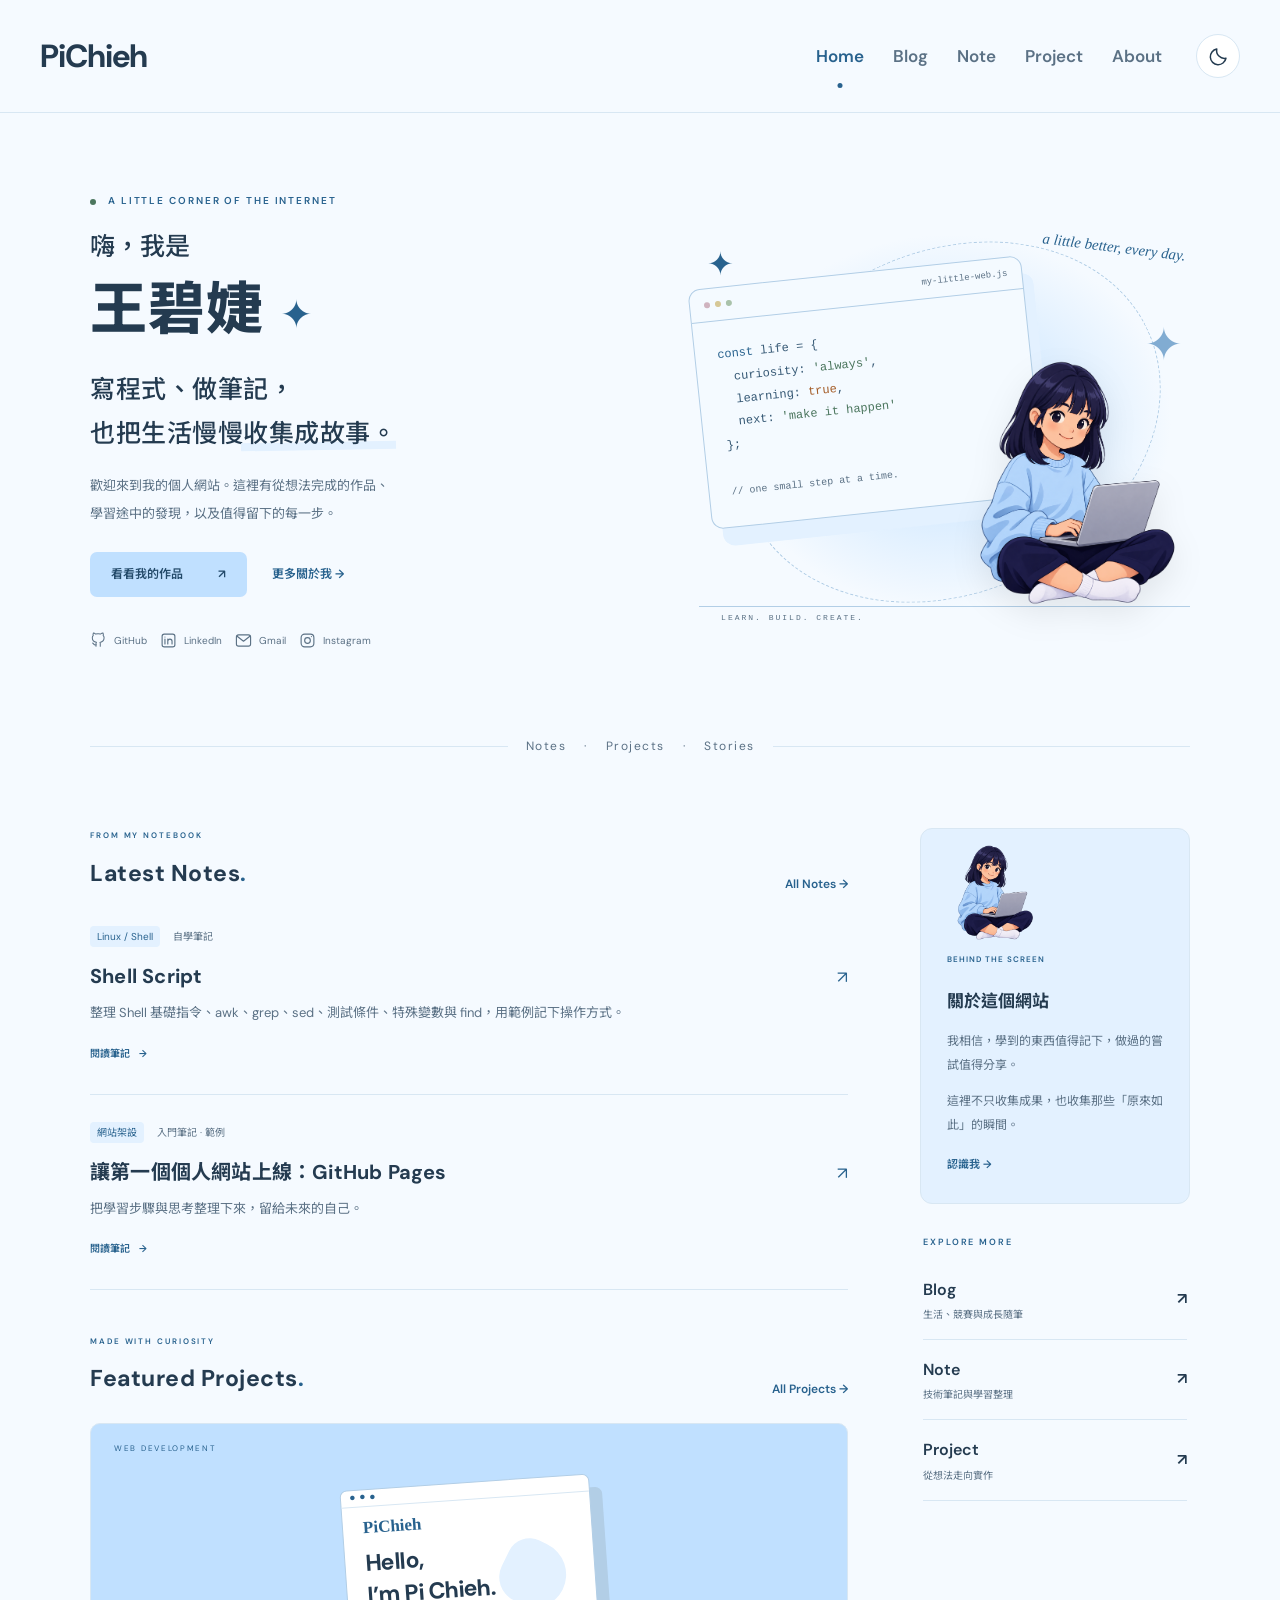
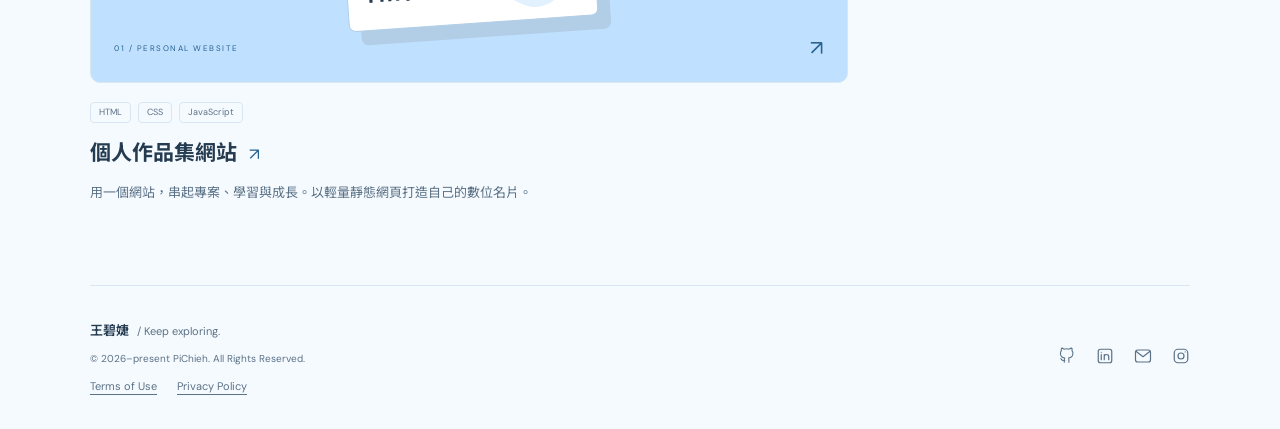
==== commit 2a5b60b3: "匯入 Shell Script 筆記並加入響應式章節目錄" ====
--- a/index.html
+++ b/index.html
@@ -3,8 +3,8 @@
 <meta charset="utf-8"><meta name="viewport" content="width=device-width,initial-scale=1">
 <meta name="description" content="王碧婕的個人網站：專案作品、自學筆記、生活隨筆與競賽紀錄。">
 <meta name="theme-color" content="#f5faff"><title>Home · PiChieh</title>
-<script src="theme.js"></script><link rel="icon" href="favicon.svg" type="image/svg+xml"><link rel="stylesheet" href="styles.css?v=71662d9b6b">
-<script src="site.config.js" defer></script><script src="content.js" defer></script><script src="script.js?v=71662d9b6b" defer></script>
+<script src="theme.js"></script><link rel="icon" href="favicon.svg" type="image/svg+xml"><link rel="stylesheet" href="styles.css?v=3749578938">
+<script src="site.config.js" defer></script><script src="content.js?v=3749578938" defer></script><script src="script.js?v=3749578938" defer></script>
 </head><body data-page="home">
 <a class="skip" href="#main">跳至主要內容</a>
 <header class="site-header"><div class="header-inner"><a class="wordmark" href="index.html" aria-label="PiChieh，首頁"><span>PiChieh</span></a>
--- a/styles.css
+++ b/styles.css
@@ -17,3 +17,7 @@
 @media(max-width:360px){.character-art{height:335px}.character-art .terminal{width:245px}.girl-mascot{width:190px;right:0;bottom:5px}.character-art .floating-label{font-size:10px}.section-heading h2{font-size:21px}}
 
 .content-divider{display:flex;align-items:center;justify-content:center;gap:18px;padding:16px 0;color:var(--muted);font-size:12px;letter-spacing:1.5px}.content-divider:before,.content-divider:after{content:"";height:1px;flex:1;background:var(--border)}.content-divider a:hover{color:var(--accent)}@media(max-width:760px){.content-divider{gap:12px;font-size:11px;letter-spacing:1px;padding:14px 0}}
+/* Reading layout and sticky, responsive table of contents. */
+.article-container.with-toc{max-width:none}.article-layout{display:grid;grid-template-columns:215px minmax(0,1fr);gap:48px;align-items:start}.article-reading{min-width:0;max-width:740px}.article-toc{position:sticky;top:142px;max-height:calc(100vh - 170px);overflow-y:auto;scrollbar-width:thin;padding-right:12px}.toc-details>summary{font-size:15px;font-weight:700;cursor:pointer;list-style:none;border-bottom:1px solid var(--border);padding-bottom:13px}.toc-details>summary::-webkit-details-marker{display:none}.toc-details>summary span{font-size:9px;color:var(--muted);font-weight:400;display:block;letter-spacing:1px}.toc-nav{display:block;position:static;padding:0;background:none;border:0;box-shadow:none}.toc-nav ul{list-style:none;padding:12px 0 0;margin:0}.toc-nav li{margin:0;padding:0}.toc-nav a{display:block;font-size:12px;line-height:1.65;padding:7px 10px;border-left:2px solid transparent;color:var(--muted);font-weight:400;overflow-wrap:anywhere}.toc-nav a:hover{color:var(--accent)}.toc-nav a[aria-current=location]{color:var(--accent);border-left-color:var(--accent);background:var(--soft);font-weight:600}.toc-nav .toc-depth-1 a{padding-left:24px;font-size:11px}.toc-nav .toc-depth-2 a{padding-left:36px;font-size:11px}.article-body h2,.article-body h3,.article-body h4{scroll-margin-top:40px}.article-body h3{font-size:18px;margin:26px 0 12px}.article-body h4{font-size:16px;margin:23px 0 10px}.article-body img{display:block;max-width:100%;height:auto;margin:18px 0;border-radius:5px;border:1px solid var(--border)}.article-body ul,.article-body ol{padding-left:24px}.article-body li>p{margin:8px 0}.article-body code{overflow-wrap:anywhere;white-space:break-spaces;font:12px/1.8 Consolas,monospace}.article-body pre{background:var(--soft);border:1px solid var(--border);border-radius:7px;padding:18px;overflow-x:auto;max-width:100%}.article-body pre code{white-space:pre;overflow-wrap:normal;padding:0;background:none}.article-body hr{border:0;border-top:1px solid var(--border);margin:35px 0}.article-source{font-size:12px;margin:20px 0 0;color:var(--accent)}.article-source a{text-decoration:underline;text-underline-offset:4px}
+@media(max-width:1100px) and (min-width:901px){.article-layout{grid-template-columns:180px minmax(0,1fr);gap:30px}}
+@media(max-width:900px){.article-layout{grid-template-columns:minmax(0,1fr);gap:24px}.article-toc{position:static;max-height:none;padding:0}.toc-details{border:1px solid var(--border);border-radius:8px;padding:14px 18px;background:var(--surface)}.toc-details>summary{border:0;padding:0;display:flex;align-items:center;gap:13px}.toc-details>summary:after{content:'＋';margin-left:auto;color:var(--accent)}.toc-details[open]>summary:after{content:'−'}.toc-details>summary span{display:inline}.toc-nav{max-height:50vh;overflow-y:auto}.toc-nav ul{padding-top:15px}.toc-nav a{font-size:13px;padding:9px 10px}.toc-nav .toc-depth-1 a{font-size:12px}.article-body h2,.article-body h3,.article-body h4{scroll-margin-top:15px}}
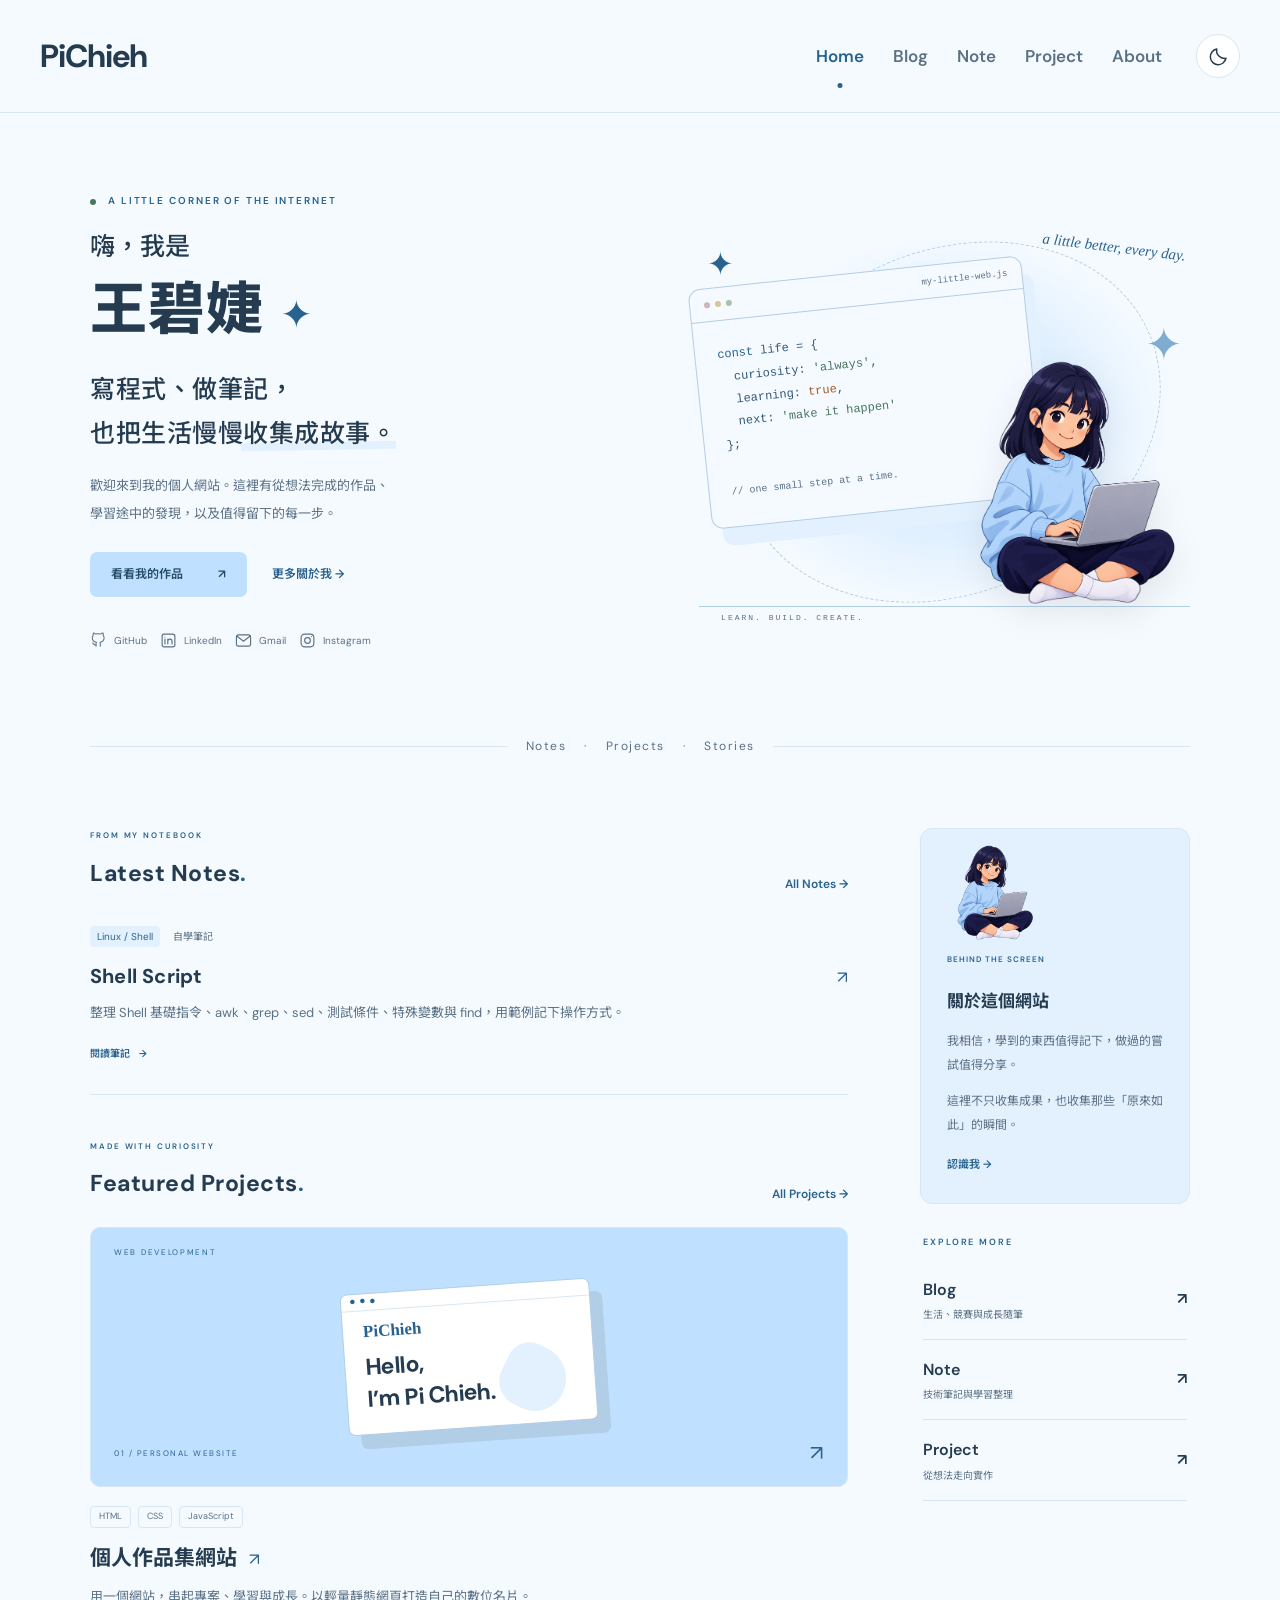
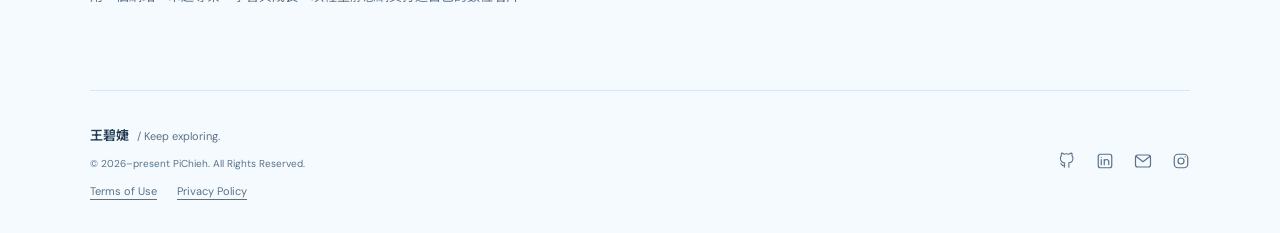
==== commit 69747bf7: "刪除兩篇範例筆記，只保留 Shell Script 並維持原網址" ====
--- a/index.html
+++ b/index.html
@@ -3,8 +3,8 @@
 <meta charset="utf-8"><meta name="viewport" content="width=device-width,initial-scale=1">
 <meta name="description" content="王碧婕的個人網站：專案作品、自學筆記、生活隨筆與競賽紀錄。">
 <meta name="theme-color" content="#f5faff"><title>Home · PiChieh</title>
-<script src="theme.js"></script><link rel="icon" href="favicon.svg" type="image/svg+xml"><link rel="stylesheet" href="styles.css?v=3749578938">
-<script src="site.config.js" defer></script><script src="content.js?v=3749578938" defer></script><script src="script.js?v=3749578938" defer></script>
+<script src="theme.js"></script><link rel="icon" href="favicon.svg" type="image/svg+xml"><link rel="stylesheet" href="styles.css?v=527571594e">
+<script src="site.config.js" defer></script><script src="content.js?v=527571594e" defer></script><script src="script.js?v=527571594e" defer></script>
 </head><body data-page="home">
 <a class="skip" href="#main">跳至主要內容</a>
 <header class="site-header"><div class="header-inner"><a class="wordmark" href="index.html" aria-label="PiChieh，首頁"><span>PiChieh</span></a>
--- a/styles.css
+++ b/styles.css
@@ -21,3 +21,6 @@
 .article-container.with-toc{max-width:none}.article-layout{display:grid;grid-template-columns:215px minmax(0,1fr);gap:48px;align-items:start}.article-reading{min-width:0;max-width:740px}.article-toc{position:sticky;top:142px;max-height:calc(100vh - 170px);overflow-y:auto;scrollbar-width:thin;padding-right:12px}.toc-details>summary{font-size:15px;font-weight:700;cursor:pointer;list-style:none;border-bottom:1px solid var(--border);padding-bottom:13px}.toc-details>summary::-webkit-details-marker{display:none}.toc-details>summary span{font-size:9px;color:var(--muted);font-weight:400;display:block;letter-spacing:1px}.toc-nav{display:block;position:static;padding:0;background:none;border:0;box-shadow:none}.toc-nav ul{list-style:none;padding:12px 0 0;margin:0}.toc-nav li{margin:0;padding:0}.toc-nav a{display:block;font-size:12px;line-height:1.65;padding:7px 10px;border-left:2px solid transparent;color:var(--muted);font-weight:400;overflow-wrap:anywhere}.toc-nav a:hover{color:var(--accent)}.toc-nav a[aria-current=location]{color:var(--accent);border-left-color:var(--accent);background:var(--soft);font-weight:600}.toc-nav .toc-depth-1 a{padding-left:24px;font-size:11px}.toc-nav .toc-depth-2 a{padding-left:36px;font-size:11px}.article-body h2,.article-body h3,.article-body h4{scroll-margin-top:40px}.article-body h3{font-size:18px;margin:26px 0 12px}.article-body h4{font-size:16px;margin:23px 0 10px}.article-body img{display:block;max-width:100%;height:auto;margin:18px 0;border-radius:5px;border:1px solid var(--border)}.article-body ul,.article-body ol{padding-left:24px}.article-body li>p{margin:8px 0}.article-body code{overflow-wrap:anywhere;white-space:break-spaces;font:12px/1.8 Consolas,monospace}.article-body pre{background:var(--soft);border:1px solid var(--border);border-radius:7px;padding:18px;overflow-x:auto;max-width:100%}.article-body pre code{white-space:pre;overflow-wrap:normal;padding:0;background:none}.article-body hr{border:0;border-top:1px solid var(--border);margin:35px 0}.article-source{font-size:12px;margin:20px 0 0;color:var(--accent)}.article-source a{text-decoration:underline;text-underline-offset:4px}
 @media(max-width:1100px) and (min-width:901px){.article-layout{grid-template-columns:180px minmax(0,1fr);gap:30px}}
 @media(max-width:900px){.article-layout{grid-template-columns:minmax(0,1fr);gap:24px}.article-toc{position:static;max-height:none;padding:0}.toc-details{border:1px solid var(--border);border-radius:8px;padding:14px 18px;background:var(--surface)}.toc-details>summary{border:0;padding:0;display:flex;align-items:center;gap:13px}.toc-details>summary:after{content:'＋';margin-left:auto;color:var(--accent)}.toc-details[open]>summary:after{content:'−'}.toc-details>summary span{display:inline}.toc-nav{max-height:50vh;overflow-y:auto}.toc-nav ul{padding-top:15px}.toc-nav a{font-size:13px;padding:9px 10px}.toc-nav .toc-depth-1 a{font-size:12px}.article-body h2,.article-body h3,.article-body h4{scroll-margin-top:15px}}
+
+/* Keep the TOC scrollable without a visible scrollbar. */
+.article-toc,.toc-nav{scrollbar-width:none;-ms-overflow-style:none}.article-toc::-webkit-scrollbar,.toc-nav::-webkit-scrollbar{display:none;width:0;height:0}
